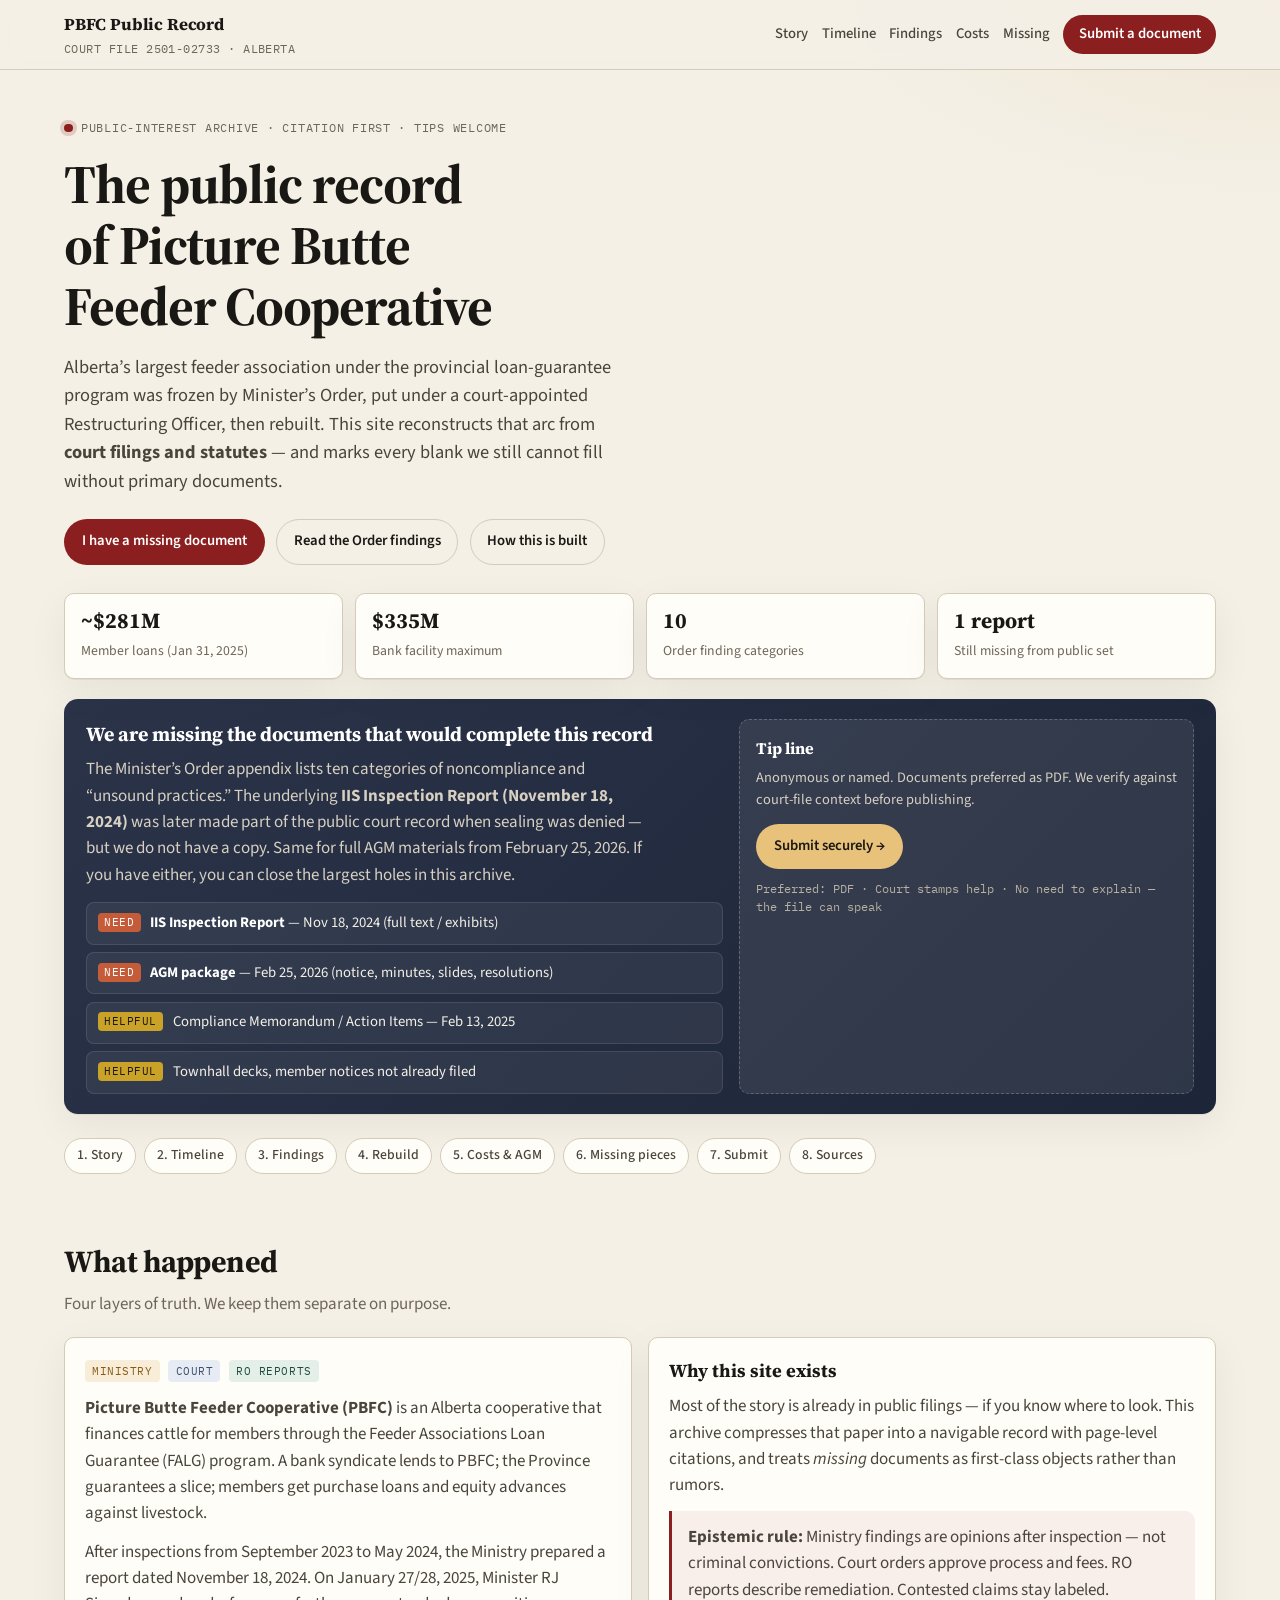
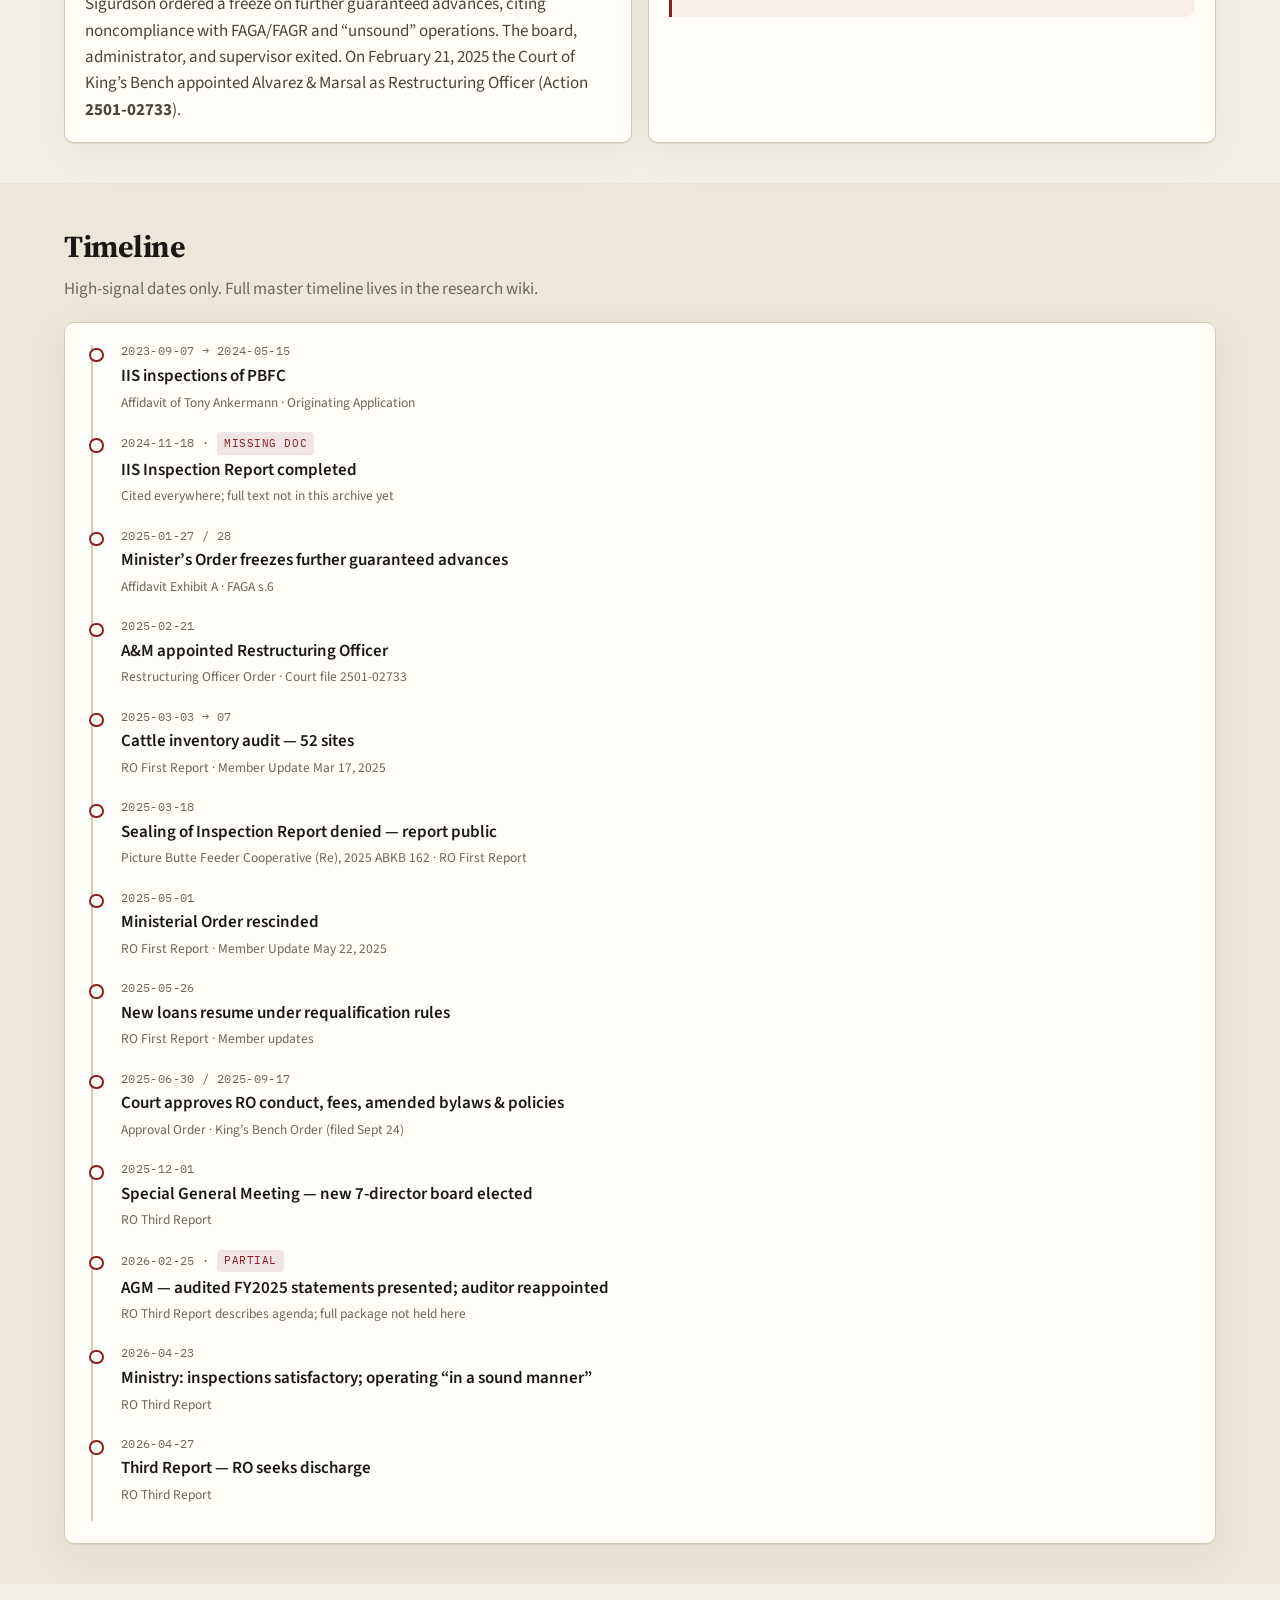
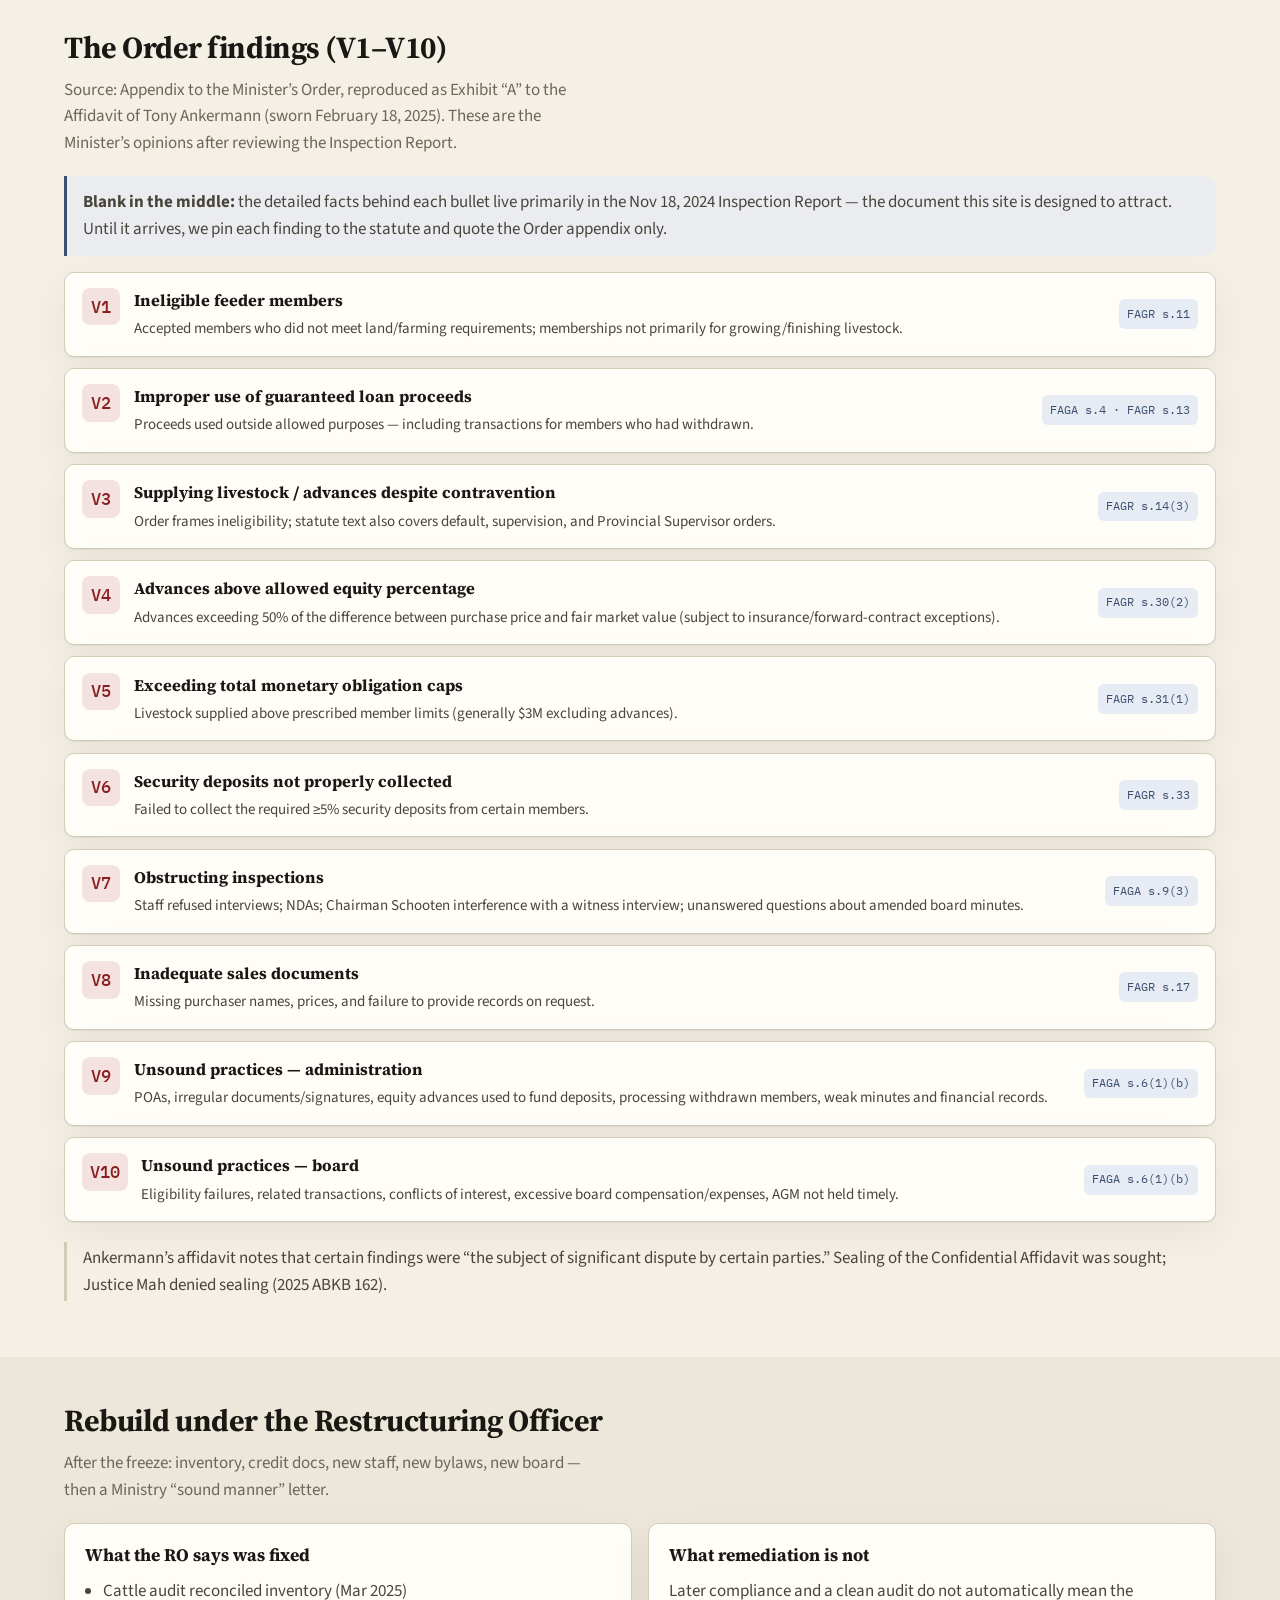
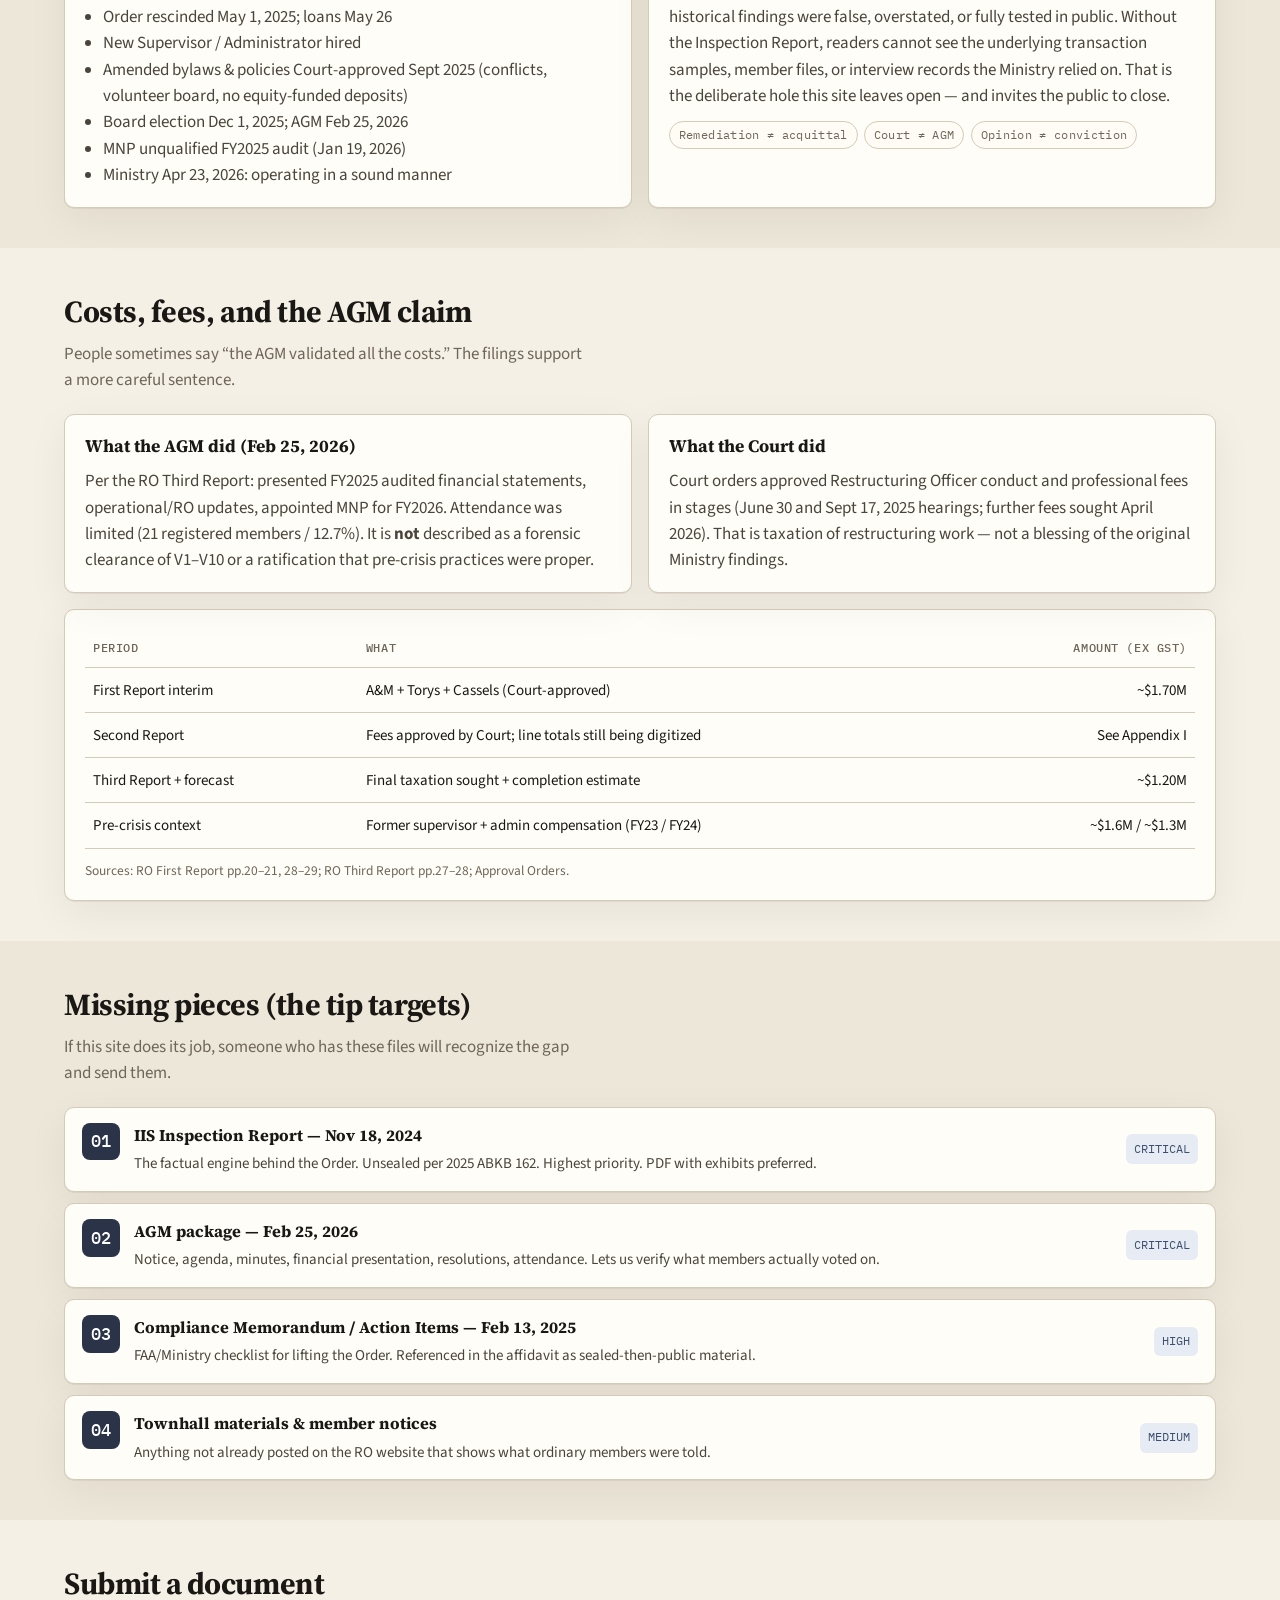
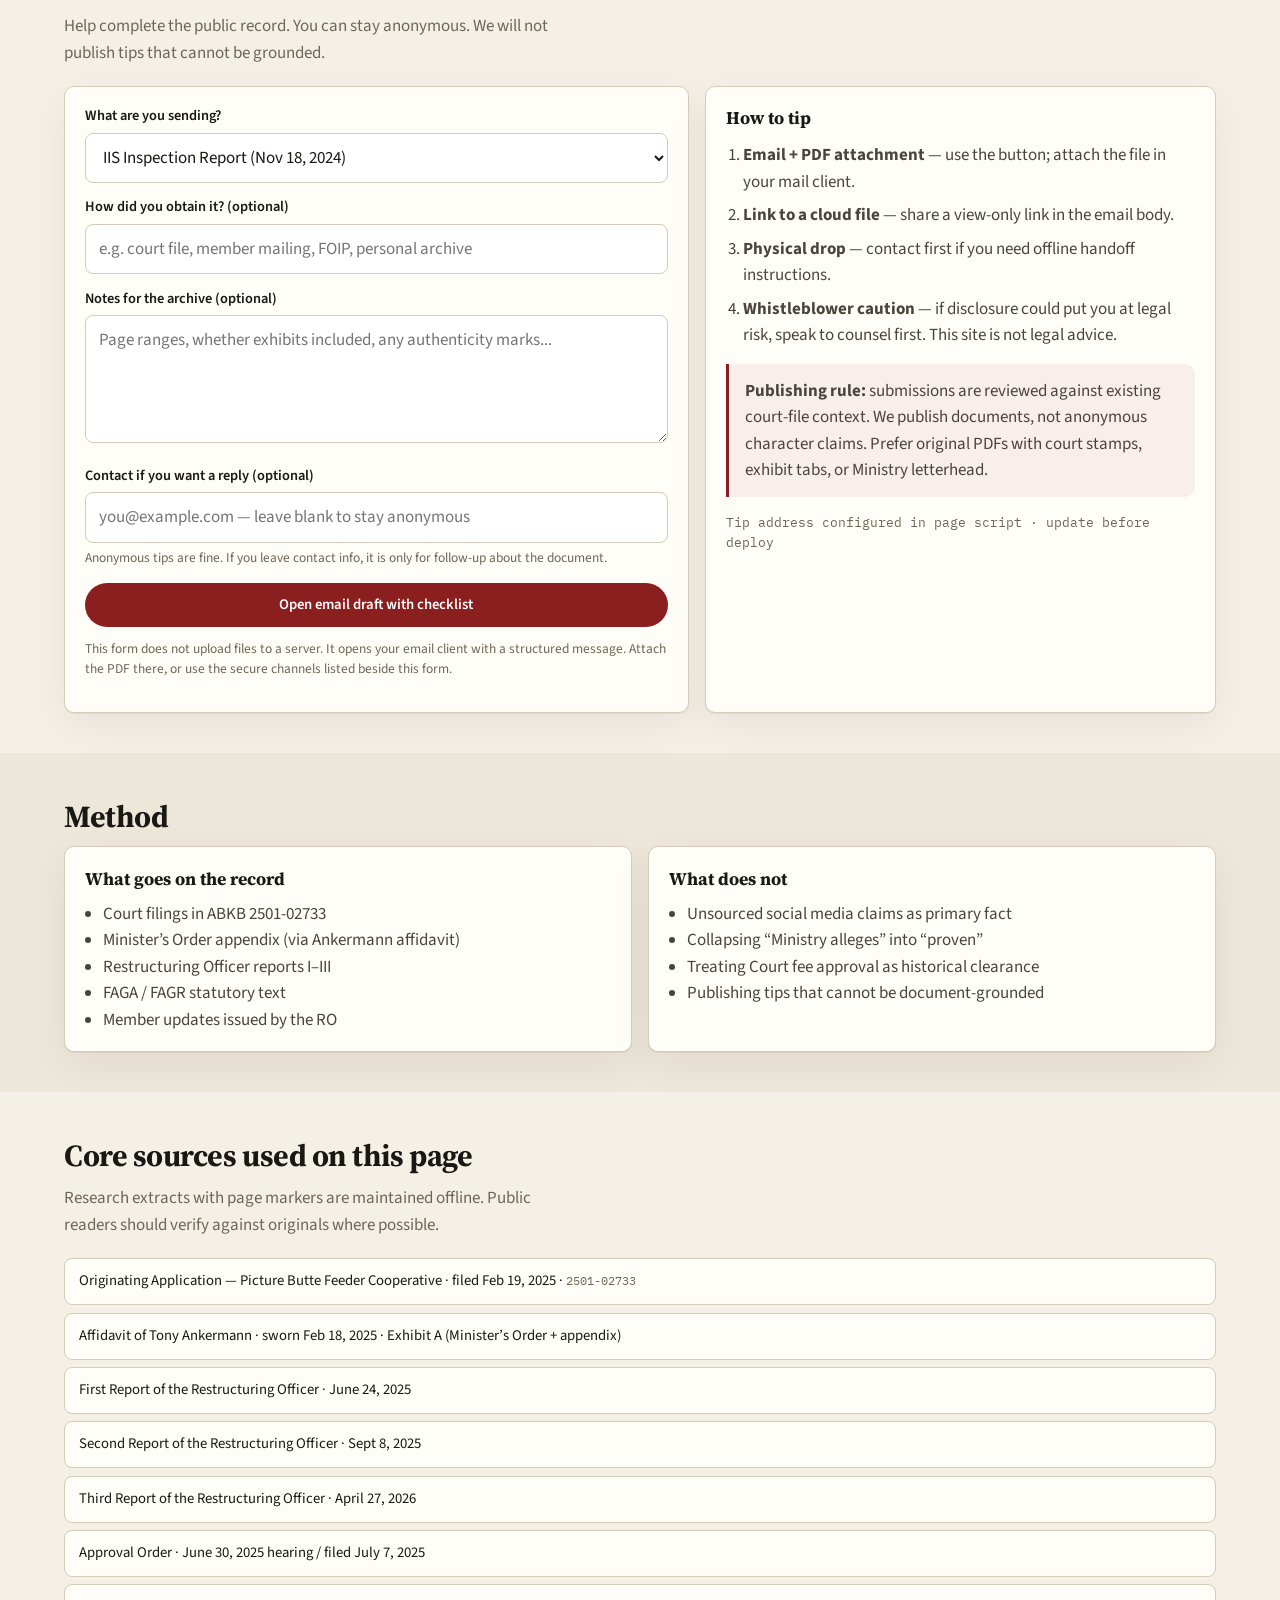
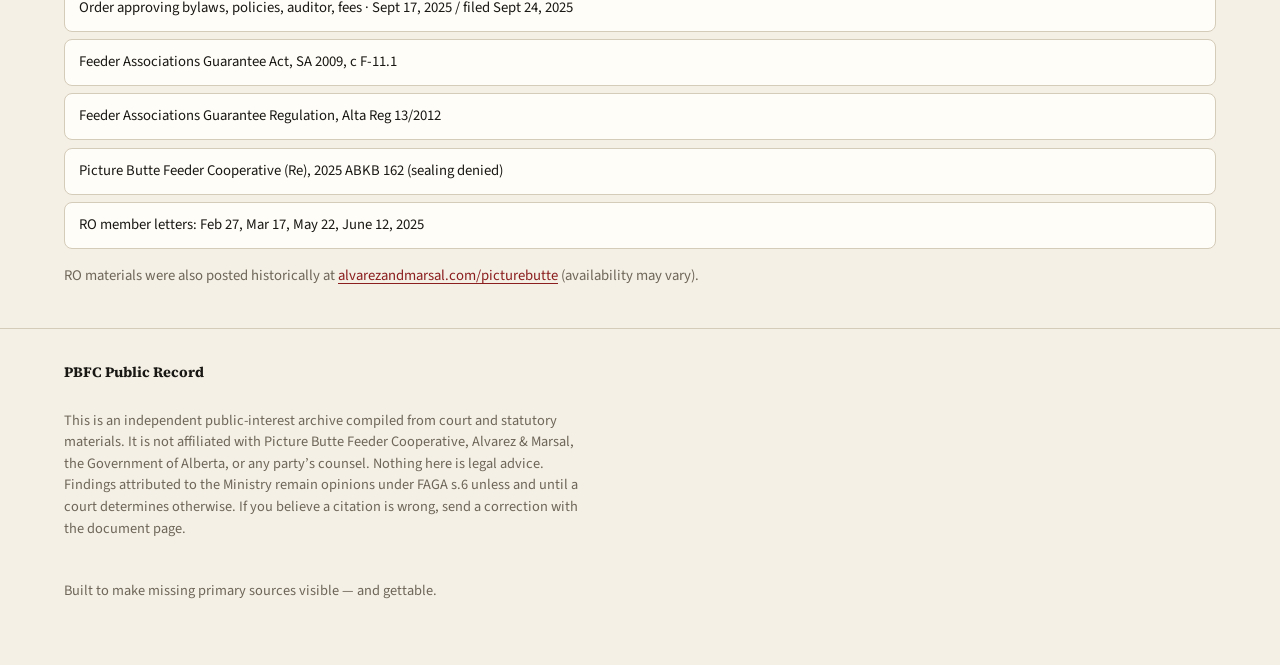
==== index.html @ 7d943bee "Initial PBFC Public Record site Citation-first archive of Picture Butte Feeder Cooperative court rec" ====
<!DOCTYPE html>
<html lang="en">
<head>
  <meta charset="utf-8" />
  <meta name="viewport" content="width=device-width, initial-scale=1" />
  <title>PBFC Public Record — Picture Butte Feeder Cooperative</title>
  <meta name="description" content="A citation-first public record of Picture Butte Feeder Cooperative (ABKB 2501-02733). Built from court filings. Help complete the record by submitting missing documents." />
  <meta name="robots" content="index,follow" />
  <meta property="og:title" content="PBFC Public Record" />
  <meta property="og:description" content="Court-document record of Alberta's largest feeder association crisis. Missing: Inspection Report + AGM materials. Tips welcome." />
  <meta property="og:type" content="website" />
  <link rel="preconnect" href="https://fonts.googleapis.com" />
  <link rel="preconnect" href="https://fonts.gstatic.com" crossorigin />
  <link href="https://fonts.googleapis.com/css2?family=IBM+Plex+Mono:wght@400;500&family=Source+Serif+4:opsz,wght@8..60,400;8..60,600;8..60,700&family=Source+Sans+3:wght@400;500;600;700&display=swap" rel="stylesheet" />
  <style>
    :root {
      --bg: #f4f0e6;
      --bg-deep: #ebe4d4;
      --paper: #fffdf7;
      --ink: #1a1814;
      --ink-soft: #4a453c;
      --muted: #6e6658;
      --line: #d4cbb8;
      --accent: #8b1e1e;
      --accent-soft: #f3e2e0;
      --ok: #1f4d3a;
      --ok-soft: #e3efe8;
      --warn: #8a5a12;
      --warn-soft: #f7edd8;
      --gap: #3d4f6f;
      --gap-soft: #e7ecf4;
      --shadow: 0 1px 0 rgba(26,24,20,.06), 0 12px 40px rgba(26,24,20,.06);
      --radius: 10px;
      --max: 72rem;
      --serif: "Source Serif 4", Georgia, serif;
      --sans: "Source Sans 3", system-ui, sans-serif;
      --mono: "IBM Plex Mono", ui-monospace, monospace;
    }

    * { box-sizing: border-box; }
    html { scroll-behavior: smooth; }
    body {
      margin: 0;
      color: var(--ink);
      background:
        radial-gradient(1200px 500px at 10% -10%, #fff9ea 0%, transparent 55%),
        radial-gradient(900px 400px at 100% 0%, #f0e7d6 0%, transparent 50%),
        var(--bg);
      font-family: var(--sans);
      font-size: 17px;
      line-height: 1.55;
    }

    a { color: var(--accent); text-underline-offset: 3px; }
    a:hover { color: #6a1515; }

    .wrap { width: min(var(--max), calc(100% - 2rem)); margin-inline: auto; }

    /* Top bar */
    .topbar {
      position: sticky; top: 0; z-index: 40;
      backdrop-filter: blur(10px);
      background: color-mix(in srgb, var(--bg) 88%, transparent);
      border-bottom: 1px solid var(--line);
    }
    .topbar-inner {
      display: flex; align-items: center; justify-content: space-between;
      gap: 1rem; padding: .75rem 0; flex-wrap: wrap;
    }
    .brand {
      display: flex; flex-direction: column; gap: .1rem;
      text-decoration: none; color: inherit;
    }
    .brand strong {
      font-family: var(--serif); font-size: 1.05rem; letter-spacing: -.01em;
    }
    .brand span {
      font-family: var(--mono); font-size: .72rem; color: var(--muted); letter-spacing: .04em;
      text-transform: uppercase;
    }
    nav { display: flex; flex-wrap: wrap; gap: .35rem .85rem; align-items: center; }
    nav a {
      color: var(--ink-soft); text-decoration: none; font-size: .92rem; font-weight: 500;
    }
    nav a:hover { color: var(--accent); }
    .btn {
      display: inline-flex; align-items: center; justify-content: center; gap: .45rem;
      border: 1px solid transparent; border-radius: 999px;
      padding: .65rem 1.05rem; font-weight: 600; font-size: .92rem;
      text-decoration: none; cursor: pointer; transition: .15s ease;
      font-family: var(--sans);
    }
    .btn-primary { background: var(--accent); color: #fff; }
    .btn-primary:hover { background: #6f1717; color: #fff; }
    .btn-ghost {
      background: transparent; color: var(--ink); border-color: var(--line);
    }
    .btn-ghost:hover { background: var(--paper); color: var(--ink); }

    /* Hero */
    header.hero { padding: 2.75rem 0 1.5rem; }
    .kicker {
      display: inline-flex; align-items: center; gap: .5rem;
      font-family: var(--mono); font-size: .78rem; letter-spacing: .06em;
      text-transform: uppercase; color: var(--muted); margin-bottom: 1rem;
    }
    .kicker i {
      width: .55rem; height: .55rem; border-radius: 50%;
      background: var(--accent); display: inline-block;
      box-shadow: 0 0 0 4px color-mix(in srgb, var(--accent) 18%, transparent);
    }
    h1 {
      font-family: var(--serif); font-weight: 700; letter-spacing: -.02em;
      font-size: clamp(2.1rem, 4.4vw, 3.4rem); line-height: 1.12;
      margin: 0 0 1rem; max-width: 16ch;
    }
    .lede {
      font-size: 1.15rem; color: var(--ink-soft); max-width: 62ch; margin: 0 0 1.5rem;
    }
    .hero-actions { display: flex; flex-wrap: wrap; gap: .7rem; margin-bottom: 1.75rem; }
    .stat-row {
      display: grid; grid-template-columns: repeat(4, 1fr); gap: .75rem;
    }
    @media (max-width: 860px) { .stat-row { grid-template-columns: 1fr 1fr; } }
    .stat {
      background: var(--paper); border: 1px solid var(--line); border-radius: var(--radius);
      padding: .9rem 1rem; box-shadow: var(--shadow);
    }
    .stat b {
      display: block; font-family: var(--serif); font-size: 1.35rem; line-height: 1.2;
      margin-bottom: .2rem;
    }
    .stat span { color: var(--muted); font-size: .86rem; }

    /* Missing banner */
    .missing-banner {
      margin: 1.25rem 0 0;
      background: linear-gradient(135deg, #2a3348, #1d2638);
      color: #f4f0e6; border-radius: 14px; padding: 1.25rem 1.35rem;
      box-shadow: var(--shadow);
    }
    .missing-banner h2 {
      font-family: var(--serif); font-size: 1.25rem; margin: 0 0 .4rem; color: #fff;
    }
    .missing-banner p { margin: 0 0 .9rem; color: #d7d0c2; max-width: 70ch; }
    .missing-grid {
      display: grid; grid-template-columns: 1.4fr 1fr; gap: 1rem;
    }
    @media (max-width: 800px) { .missing-grid { grid-template-columns: 1fr; } }
    .missing-list { list-style: none; padding: 0; margin: 0; display: grid; gap: .45rem; }
    .missing-list li {
      background: rgba(255,255,255,.06); border: 1px solid rgba(255,255,255,.1);
      border-radius: 8px; padding: .55rem .7rem; font-size: .92rem;
    }
    .missing-list strong { color: #fff; }
    .priority {
      font-family: var(--mono); font-size: .68rem; letter-spacing: .05em;
      text-transform: uppercase; padding: .15rem .4rem; border-radius: 4px;
      margin-right: .4rem; vertical-align: .05em;
    }
    .p-high { background: #c45c3a; color: #fff; }
    .p-med { background: #c9a227; color: #1a1814; }
    .tip-box {
      background: rgba(255,255,255,.08); border: 1px dashed rgba(255,255,255,.22);
      border-radius: 10px; padding: 1rem;
    }
    .tip-box h3 { margin: 0 0 .4rem; font-size: 1rem; color: #fff; font-family: var(--serif); }
    .tip-box p { margin: 0 0 .75rem; font-size: .9rem; color: #d7d0c2; }
    .tip-box .btn-primary { background: #e8c17a; color: #1a1814; }
    .tip-box .btn-primary:hover { background: #f0d39a; color: #1a1814; }
    .tip-note { font-family: var(--mono); font-size: .72rem; color: #b8b0a0; margin-top: .65rem; }

    /* Sections */
    section { padding: 2.5rem 0; }
    section h2 {
      font-family: var(--serif); font-size: clamp(1.55rem, 2.4vw, 2rem);
      margin: 0 0 .35rem; letter-spacing: -.015em;
    }
    .section-sub { color: var(--muted); margin: 0 0 1.25rem; max-width: 65ch; }
    .card {
      background: var(--paper); border: 1px solid var(--line); border-radius: var(--radius);
      padding: 1.15rem 1.25rem; box-shadow: var(--shadow);
    }
    .grid-2 { display: grid; grid-template-columns: 1fr 1fr; gap: 1rem; }
    @media (max-width: 800px) { .grid-2 { grid-template-columns: 1fr; } }

    .layer {
      display: inline-block; font-family: var(--mono); font-size: .68rem;
      letter-spacing: .05em; text-transform: uppercase; padding: .18rem .45rem;
      border-radius: 4px; margin-right: .35rem;
    }
    .l-ministry { background: var(--warn-soft); color: var(--warn); }
    .l-court { background: var(--gap-soft); color: var(--gap); }
    .l-ro { background: var(--ok-soft); color: var(--ok); }
    .l-gap { background: #f0e4e4; color: var(--accent); }
    .l-statute { background: #ece8f5; color: #4b3f78; }

    /* Timeline */
    .timeline { position: relative; padding-left: 1.25rem; }
    .timeline::before {
      content: ""; position: absolute; left: .35rem; top: .2rem; bottom: .2rem;
      width: 2px; background: var(--line);
    }
    .t-item { position: relative; padding: 0 0 1.15rem 1rem; }
    .t-item::before {
      content: ""; position: absolute; left: -.98rem; top: .4rem;
      width: .65rem; height: .65rem; border-radius: 50%;
      background: var(--paper); border: 2px solid var(--accent);
    }
    .t-date {
      font-family: var(--mono); font-size: .78rem; color: var(--muted);
      letter-spacing: .03em; margin-bottom: .15rem;
    }
    .t-title { font-weight: 600; margin-bottom: .2rem; }
    .t-src { font-size: .84rem; color: var(--muted); }

    /* Violations */
    .v-grid { display: grid; gap: .7rem; }
    .v-card {
      display: grid; grid-template-columns: auto 1fr auto; gap: .85rem; align-items: start;
      background: var(--paper); border: 1px solid var(--line); border-radius: var(--radius);
      padding: .95rem 1.05rem; box-shadow: var(--shadow);
    }
    @media (max-width: 700px) {
      .v-card { grid-template-columns: auto 1fr; }
      .v-pin { grid-column: 1 / -1; }
    }
    .v-num {
      font-family: var(--mono); font-weight: 500; color: var(--accent);
      background: var(--accent-soft); border-radius: 8px; padding: .35rem .5rem;
      min-width: 2.4rem; text-align: center;
    }
    .v-card h3 { margin: 0 0 .25rem; font-size: 1.02rem; font-family: var(--serif); }
    .v-card p { margin: 0; color: var(--ink-soft); font-size: .94rem; }
    .v-pin {
      font-family: var(--mono); font-size: .75rem; color: var(--gap);
      background: var(--gap-soft); border-radius: 6px; padding: .35rem .5rem;
      white-space: nowrap; align-self: center;
    }

    /* Callouts */
    .note {
      border-left: 3px solid var(--line); padding: .2rem 0 .2rem 1rem; margin: 1rem 0;
      color: var(--ink-soft);
    }
    .note.important { border-color: var(--accent); background: color-mix(in srgb, var(--accent-soft) 55%, transparent); padding: .85rem 1rem; border-radius: 0 var(--radius) var(--radius) 0; }
    .note.gap { border-color: var(--gap); background: color-mix(in srgb, var(--gap-soft) 70%, transparent); padding: .85rem 1rem; border-radius: 0 var(--radius) var(--radius) 0; }

    /* Money */
    .money-table { width: 100%; border-collapse: collapse; font-size: .94rem; }
    .money-table th, .money-table td {
      text-align: left; padding: .65rem .5rem; border-bottom: 1px solid var(--line);
      vertical-align: top;
    }
    .money-table th { font-family: var(--mono); font-size: .72rem; letter-spacing: .05em; text-transform: uppercase; color: var(--muted); font-weight: 500; }
    .money-table td:last-child, .money-table th:last-child { text-align: right; font-variant-numeric: tabular-nums; }

    /* Submit form */
    .submit-panel {
      display: grid; grid-template-columns: 1.1fr .9fr; gap: 1rem;
    }
    @media (max-width: 860px) { .submit-panel { grid-template-columns: 1fr; } }
    label { display: block; font-weight: 600; font-size: .9rem; margin: 0 0 .3rem; }
    input, select, textarea {
      width: 100%; border: 1px solid var(--line); border-radius: 8px;
      padding: .7rem .8rem; font: inherit; background: #fff; color: var(--ink);
      margin-bottom: .85rem;
    }
    input:focus, select:focus, textarea:focus {
      outline: 2px solid color-mix(in srgb, var(--accent) 35%, transparent);
      border-color: color-mix(in srgb, var(--accent) 50%, var(--line));
    }
    textarea { min-height: 8rem; resize: vertical; }
    .form-hint { font-size: .84rem; color: var(--muted); margin: -.5rem 0 .85rem; }
    .secure-list { margin: 0; padding-left: 1.1rem; color: var(--ink-soft); }
    .secure-list li { margin-bottom: .45rem; }

    /* Sources */
    .source-list { list-style: none; padding: 0; margin: 0; display: grid; gap: .45rem; }
    .source-list li {
      background: var(--paper); border: 1px solid var(--line); border-radius: 8px;
      padding: .7rem .85rem; font-size: .92rem;
    }
    .source-list code {
      font-family: var(--mono); font-size: .78rem; color: var(--muted);
    }

    footer {
      border-top: 1px solid var(--line); padding: 2rem 0 3rem; color: var(--muted); font-size: .9rem;
    }
    footer .wrap { display: grid; gap: .75rem; }
    .legal {
      max-width: 75ch; line-height: 1.5;
    }

    .tag-row { display: flex; flex-wrap: wrap; gap: .4rem; margin: .75rem 0 0; }
    .chip {
      font-family: var(--mono); font-size: .72rem; letter-spacing: .03em;
      border: 1px solid var(--line); border-radius: 999px; padding: .25rem .55rem;
      color: var(--muted); background: color-mix(in srgb, var(--paper) 70%, transparent);
    }

    .toc {
      display: flex; flex-wrap: wrap; gap: .5rem; margin: 1.5rem 0 0;
    }
    .toc a {
      text-decoration: none; color: var(--ink-soft); background: var(--paper);
      border: 1px solid var(--line); border-radius: 999px; padding: .4rem .75rem;
      font-size: .86rem; font-weight: 500;
    }
    .toc a:hover { border-color: color-mix(in srgb, var(--accent) 40%, var(--line)); color: var(--accent); }

    @media (prefers-reduced-motion: reduce) {
      html { scroll-behavior: auto; }
      * { transition: none !important; }
    }
  </style>
</head>
<body>
  <div class="topbar">
    <div class="wrap topbar-inner">
      <a class="brand" href="#top">
        <strong>PBFC Public Record</strong>
        <span>Court file 2501-02733 · Alberta</span>
      </a>
      <nav aria-label="Primary">
        <a href="#story">Story</a>
        <a href="#timeline">Timeline</a>
        <a href="#findings">Findings</a>
        <a href="#costs">Costs</a>
        <a href="#missing">Missing</a>
        <a href="#submit" class="btn btn-primary" style="padding:.45rem .9rem">Submit a document</a>
      </nav>
    </div>
  </div>

  <header class="hero wrap" id="top">
    <div class="kicker"><i></i> Public-interest archive · Citation first · Tips welcome</div>
    <h1>The public record of Picture Butte Feeder Cooperative</h1>
    <p class="lede">
      Alberta’s largest feeder association under the provincial loan-guarantee program was frozen by Minister’s Order, put under a court-appointed Restructuring Officer, then rebuilt. This site reconstructs that arc from <strong>court filings and statutes</strong> — and marks every blank we still cannot fill without primary documents.
    </p>
    <div class="hero-actions">
      <a class="btn btn-primary" href="#submit">I have a missing document</a>
      <a class="btn btn-ghost" href="#findings">Read the Order findings</a>
      <a class="btn btn-ghost" href="#method">How this is built</a>
    </div>

    <div class="stat-row">
      <div class="stat"><b>~$281M</b><span>Member loans (Jan 31, 2025)</span></div>
      <div class="stat"><b>$335M</b><span>Bank facility maximum</span></div>
      <div class="stat"><b>10</b><span>Order finding categories</span></div>
      <div class="stat"><b>1 report</b><span>Still missing from public set</span></div>
    </div>

    <div class="missing-banner" id="missing-banner">
      <div class="missing-grid">
        <div>
          <h2>We are missing the documents that would complete this record</h2>
          <p>
            The Minister’s Order appendix lists ten categories of noncompliance and “unsound practices.” The underlying
            <strong>IIS Inspection Report (November 18, 2024)</strong> was later made part of the public court record when sealing was denied — but we do not have a copy. Same for full AGM materials from February 25, 2026.
            If you have either, you can close the largest holes in this archive.
          </p>
          <ul class="missing-list">
            <li><span class="priority p-high">Need</span> <strong>IIS Inspection Report</strong> — Nov 18, 2024 (full text / exhibits)</li>
            <li><span class="priority p-high">Need</span> <strong>AGM package</strong> — Feb 25, 2026 (notice, minutes, slides, resolutions)</li>
            <li><span class="priority p-med">Helpful</span> Compliance Memorandum / Action Items — Feb 13, 2025</li>
            <li><span class="priority p-med">Helpful</span> Townhall decks, member notices not already filed</li>
          </ul>
        </div>
        <div class="tip-box">
          <h3>Tip line</h3>
          <p>Anonymous or named. Documents preferred as PDF. We verify against court-file context before publishing.</p>
          <a class="btn btn-primary" href="#submit">Submit securely →</a>
          <div class="tip-note">Preferred: PDF · Court stamps help · No need to explain — the file can speak</div>
        </div>
      </div>
    </div>

    <div class="toc" aria-label="On this page">
      <a href="#story">1. Story</a>
      <a href="#timeline">2. Timeline</a>
      <a href="#findings">3. Findings</a>
      <a href="#rebuild">4. Rebuild</a>
      <a href="#costs">5. Costs &amp; AGM</a>
      <a href="#missing">6. Missing pieces</a>
      <a href="#submit">7. Submit</a>
      <a href="#sources">8. Sources</a>
    </div>
  </header>

  <main>
    <section id="story">
      <div class="wrap">
        <h2>What happened</h2>
        <p class="section-sub">Four layers of truth. We keep them separate on purpose.</p>

        <div class="grid-2">
          <div class="card">
            <p style="margin:0 0 .75rem">
              <span class="layer l-ministry">Ministry</span>
              <span class="layer l-court">Court</span>
              <span class="layer l-ro">RO reports</span>
            </p>
            <p style="margin:0 0 .75rem; color: var(--ink-soft)">
              <strong>Picture Butte Feeder Cooperative (PBFC)</strong> is an Alberta cooperative that finances cattle for members through the Feeder Associations Loan Guarantee (FALG) program. A bank syndicate lends to PBFC; the Province guarantees a slice; members get purchase loans and equity advances against livestock.
            </p>
            <p style="margin:0; color: var(--ink-soft)">
              After inspections from September 2023 to May 2024, the Ministry prepared a report dated November 18, 2024. On January 27/28, 2025, Minister RJ Sigurdson ordered a freeze on further guaranteed advances, citing noncompliance with FAGA/FAGR and “unsound” operations. The board, administrator, and supervisor exited. On February 21, 2025 the Court of King’s Bench appointed Alvarez &amp; Marsal as Restructuring Officer (Action <strong>2501-02733</strong>).
            </p>
          </div>
          <div class="card">
            <h3 style="font-family:var(--serif); margin:0 0 .5rem; font-size:1.15rem">Why this site exists</h3>
            <p style="margin:0 0 .75rem; color: var(--ink-soft)">
              Most of the story is already in public filings — if you know where to look. This archive compresses that paper into a navigable record with page-level citations, and treats <em>missing</em> documents as first-class objects rather than rumors.
            </p>
            <div class="note important" style="margin:0">
              <strong>Epistemic rule:</strong> Ministry findings are opinions after inspection — not criminal convictions. Court orders approve process and fees. RO reports describe remediation. Contested claims stay labeled.
            </div>
          </div>
        </div>
      </div>
    </section>

    <section id="timeline" style="background: color-mix(in srgb, var(--bg-deep) 70%, transparent)">
      <div class="wrap">
        <h2>Timeline</h2>
        <p class="section-sub">High-signal dates only. Full master timeline lives in the research wiki.</p>
        <div class="card">
          <div class="timeline">
            <div class="t-item">
              <div class="t-date">2023-09-07 → 2024-05-15</div>
              <div class="t-title">IIS inspections of PBFC</div>
              <div class="t-src">Affidavit of Tony Ankermann · Originating Application</div>
            </div>
            <div class="t-item">
              <div class="t-date">2024-11-18 · <span class="layer l-gap">MISSING DOC</span></div>
              <div class="t-title">IIS Inspection Report completed</div>
              <div class="t-src">Cited everywhere; full text not in this archive yet</div>
            </div>
            <div class="t-item">
              <div class="t-date">2025-01-27 / 28</div>
              <div class="t-title">Minister’s Order freezes further guaranteed advances</div>
              <div class="t-src">Affidavit Exhibit A · FAGA s.6</div>
            </div>
            <div class="t-item">
              <div class="t-date">2025-02-21</div>
              <div class="t-title">A&amp;M appointed Restructuring Officer</div>
              <div class="t-src">Restructuring Officer Order · Court file 2501-02733</div>
            </div>
            <div class="t-item">
              <div class="t-date">2025-03-03 → 07</div>
              <div class="t-title">Cattle inventory audit — 52 sites</div>
              <div class="t-src">RO First Report · Member Update Mar 17, 2025</div>
            </div>
            <div class="t-item">
              <div class="t-date">2025-03-18</div>
              <div class="t-title">Sealing of Inspection Report denied — report public</div>
              <div class="t-src">Picture Butte Feeder Cooperative (Re), 2025 ABKB 162 · RO First Report</div>
            </div>
            <div class="t-item">
              <div class="t-date">2025-05-01</div>
              <div class="t-title">Ministerial Order rescinded</div>
              <div class="t-src">RO First Report · Member Update May 22, 2025</div>
            </div>
            <div class="t-item">
              <div class="t-date">2025-05-26</div>
              <div class="t-title">New loans resume under requalification rules</div>
              <div class="t-src">RO First Report · Member updates</div>
            </div>
            <div class="t-item">
              <div class="t-date">2025-06-30 / 2025-09-17</div>
              <div class="t-title">Court approves RO conduct, fees, amended bylaws &amp; policies</div>
              <div class="t-src">Approval Order · King’s Bench Order (filed Sept 24)</div>
            </div>
            <div class="t-item">
              <div class="t-date">2025-12-01</div>
              <div class="t-title">Special General Meeting — new 7-director board elected</div>
              <div class="t-src">RO Third Report</div>
            </div>
            <div class="t-item">
              <div class="t-date">2026-02-25 · <span class="layer l-gap">PARTIAL</span></div>
              <div class="t-title">AGM — audited FY2025 statements presented; auditor reappointed</div>
              <div class="t-src">RO Third Report describes agenda; full package not held here</div>
            </div>
            <div class="t-item">
              <div class="t-date">2026-04-23</div>
              <div class="t-title">Ministry: inspections satisfactory; operating “in a sound manner”</div>
              <div class="t-src">RO Third Report</div>
            </div>
            <div class="t-item">
              <div class="t-date">2026-04-27</div>
              <div class="t-title">Third Report — RO seeks discharge</div>
              <div class="t-src">RO Third Report</div>
            </div>
          </div>
        </div>
      </div>
    </section>

    <section id="findings">
      <div class="wrap">
        <h2>The Order findings (V1–V10)</h2>
        <p class="section-sub">
          Source: Appendix to the Minister’s Order, reproduced as Exhibit “A” to the Affidavit of Tony Ankermann (sworn February 18, 2025). These are the Minister’s opinions after reviewing the Inspection Report.
        </p>

        <div class="note gap">
          <strong>Blank in the middle:</strong> the detailed facts behind each bullet live primarily in the Nov 18, 2024 Inspection Report — the document this site is designed to attract. Until it arrives, we pin each finding to the statute and quote the Order appendix only.
        </div>

        <div class="v-grid" style="margin-top:1rem">
          <article class="v-card">
            <div class="v-num">V1</div>
            <div>
              <h3>Ineligible feeder members</h3>
              <p>Accepted members who did not meet land/farming requirements; memberships not primarily for growing/finishing livestock.</p>
            </div>
            <div class="v-pin">FAGR s.11</div>
          </article>
          <article class="v-card">
            <div class="v-num">V2</div>
            <div>
              <h3>Improper use of guaranteed loan proceeds</h3>
              <p>Proceeds used outside allowed purposes — including transactions for members who had withdrawn.</p>
            </div>
            <div class="v-pin">FAGA s.4 · FAGR s.13</div>
          </article>
          <article class="v-card">
            <div class="v-num">V3</div>
            <div>
              <h3>Supplying livestock / advances despite contravention</h3>
              <p>Order frames ineligibility; statute text also covers default, supervision, and Provincial Supervisor orders.</p>
            </div>
            <div class="v-pin">FAGR s.14(3)</div>
          </article>
          <article class="v-card">
            <div class="v-num">V4</div>
            <div>
              <h3>Advances above allowed equity percentage</h3>
              <p>Advances exceeding 50% of the difference between purchase price and fair market value (subject to insurance/forward-contract exceptions).</p>
            </div>
            <div class="v-pin">FAGR s.30(2)</div>
          </article>
          <article class="v-card">
            <div class="v-num">V5</div>
            <div>
              <h3>Exceeding total monetary obligation caps</h3>
              <p>Livestock supplied above prescribed member limits (generally $3M excluding advances).</p>
            </div>
            <div class="v-pin">FAGR s.31(1)</div>
          </article>
          <article class="v-card">
            <div class="v-num">V6</div>
            <div>
              <h3>Security deposits not properly collected</h3>
              <p>Failed to collect the required ≥5% security deposits from certain members.</p>
            </div>
            <div class="v-pin">FAGR s.33</div>
          </article>
          <article class="v-card">
            <div class="v-num">V7</div>
            <div>
              <h3>Obstructing inspections</h3>
              <p>Staff refused interviews; NDAs; Chairman Schooten interference with a witness interview; unanswered questions about amended board minutes.</p>
            </div>
            <div class="v-pin">FAGA s.9(3)</div>
          </article>
          <article class="v-card">
            <div class="v-num">V8</div>
            <div>
              <h3>Inadequate sales documents</h3>
              <p>Missing purchaser names, prices, and failure to provide records on request.</p>
            </div>
            <div class="v-pin">FAGR s.17</div>
          </article>
          <article class="v-card">
            <div class="v-num">V9</div>
            <div>
              <h3>Unsound practices — administration</h3>
              <p>POAs, irregular documents/signatures, equity advances used to fund deposits, processing withdrawn members, weak minutes and financial records.</p>
            </div>
            <div class="v-pin">FAGA s.6(1)(b)</div>
          </article>
          <article class="v-card">
            <div class="v-num">V10</div>
            <div>
              <h3>Unsound practices — board</h3>
              <p>Eligibility failures, related transactions, conflicts of interest, excessive board compensation/expenses, AGM not held timely.</p>
            </div>
            <div class="v-pin">FAGA s.6(1)(b)</div>
          </article>
        </div>

        <p class="note" style="margin-top:1.25rem">
          Ankermann’s affidavit notes that certain findings were “the subject of significant dispute by certain parties.” Sealing of the Confidential Affidavit was sought; Justice Mah denied sealing (2025 ABKB 162).
        </p>
      </div>
    </section>

    <section id="rebuild" style="background: color-mix(in srgb, var(--bg-deep) 70%, transparent)">
      <div class="wrap">
        <h2>Rebuild under the Restructuring Officer</h2>
        <p class="section-sub">After the freeze: inventory, credit docs, new staff, new bylaws, new board — then a Ministry “sound manner” letter.</p>
        <div class="grid-2">
          <div class="card">
            <h3 style="margin:0 0 .5rem; font-family:var(--serif); font-size:1.1rem">What the RO says was fixed</h3>
            <ul style="margin:0; padding-left:1.15rem; color:var(--ink-soft)">
              <li>Cattle audit reconciled inventory (Mar 2025)</li>
              <li>Order rescinded May 1, 2025; loans May 26</li>
              <li>New Supervisor / Administrator hired</li>
              <li>Amended bylaws &amp; policies Court-approved Sept 2025 (conflicts, volunteer board, no equity-funded deposits)</li>
              <li>Board election Dec 1, 2025; AGM Feb 25, 2026</li>
              <li>MNP unqualified FY2025 audit (Jan 19, 2026)</li>
              <li>Ministry Apr 23, 2026: operating in a sound manner</li>
            </ul>
          </div>
          <div class="card">
            <h3 style="margin:0 0 .5rem; font-family:var(--serif); font-size:1.1rem">What remediation is not</h3>
            <p style="margin:0; color:var(--ink-soft)">
              Later compliance and a clean audit do not automatically mean the historical findings were false, overstated, or fully tested in public. Without the Inspection Report, readers cannot see the underlying transaction samples, member files, or interview records the Ministry relied on. That is the deliberate hole this site leaves open — and invites the public to close.
            </p>
            <div class="tag-row">
              <span class="chip">Remediation ≠ acquittal</span>
              <span class="chip">Court ≠ AGM</span>
              <span class="chip">Opinion ≠ conviction</span>
            </div>
          </div>
        </div>
      </div>
    </section>

    <section id="costs">
      <div class="wrap">
        <h2>Costs, fees, and the AGM claim</h2>
        <p class="section-sub">People sometimes say “the AGM validated all the costs.” The filings support a more careful sentence.</p>

        <div class="grid-2" style="margin-bottom:1rem">
          <div class="card">
            <h3 style="margin:0 0 .5rem; font-family:var(--serif); font-size:1.1rem">What the AGM did (Feb 25, 2026)</h3>
            <p style="margin:0; color:var(--ink-soft)">
              Per the RO Third Report: presented FY2025 audited financial statements, operational/RO updates, appointed MNP for FY2026. Attendance was limited (21 registered members / 12.7%). It is <strong>not</strong> described as a forensic clearance of V1–V10 or a ratification that pre-crisis practices were proper.
            </p>
          </div>
          <div class="card">
            <h3 style="margin:0 0 .5rem; font-family:var(--serif); font-size:1.1rem">What the Court did</h3>
            <p style="margin:0; color:var(--ink-soft)">
              Court orders approved Restructuring Officer conduct and professional fees in stages (June 30 and Sept 17, 2025 hearings; further fees sought April 2026). That is taxation of restructuring work — not a blessing of the original Ministry findings.
            </p>
          </div>
        </div>

        <div class="card">
          <table class="money-table">
            <thead>
              <tr>
                <th>Period</th>
                <th>What</th>
                <th>Amount (ex GST)</th>
              </tr>
            </thead>
            <tbody>
              <tr>
                <td>First Report interim</td>
                <td>A&amp;M + Torys + Cassels (Court-approved)</td>
                <td>~$1.70M</td>
              </tr>
              <tr>
                <td>Second Report</td>
                <td>Fees approved by Court; line totals still being digitized</td>
                <td>See Appendix I</td>
              </tr>
              <tr>
                <td>Third Report + forecast</td>
                <td>Final taxation sought + completion estimate</td>
                <td>~$1.20M</td>
              </tr>
              <tr>
                <td>Pre-crisis context</td>
                <td>Former supervisor + admin compensation (FY23 / FY24)</td>
                <td>~$1.6M / ~$1.3M</td>
              </tr>
            </tbody>
          </table>
          <p class="form-hint" style="margin:.75rem 0 0">Sources: RO First Report pp.20–21, 28–29; RO Third Report pp.27–28; Approval Orders.</p>
        </div>
      </div>
    </section>

    <section id="missing" style="background: color-mix(in srgb, var(--bg-deep) 70%, transparent)">
      <div class="wrap">
        <h2>Missing pieces (the tip targets)</h2>
        <p class="section-sub">If this site does its job, someone who has these files will recognize the gap and send them.</p>

        <div class="v-grid">
          <article class="v-card">
            <div class="v-num" style="background:#2a3348;color:#fff">01</div>
            <div>
              <h3>IIS Inspection Report — Nov 18, 2024</h3>
              <p>The factual engine behind the Order. Unsealed per 2025 ABKB 162. Highest priority. PDF with exhibits preferred.</p>
            </div>
            <div class="v-pin">CRITICAL</div>
          </article>
          <article class="v-card">
            <div class="v-num" style="background:#2a3348;color:#fff">02</div>
            <div>
              <h3>AGM package — Feb 25, 2026</h3>
              <p>Notice, agenda, minutes, financial presentation, resolutions, attendance. Lets us verify what members actually voted on.</p>
            </div>
            <div class="v-pin">CRITICAL</div>
          </article>
          <article class="v-card">
            <div class="v-num" style="background:#2a3348;color:#fff">03</div>
            <div>
              <h3>Compliance Memorandum / Action Items — Feb 13, 2025</h3>
              <p>FAA/Ministry checklist for lifting the Order. Referenced in the affidavit as sealed-then-public material.</p>
            </div>
            <div class="v-pin">HIGH</div>
          </article>
          <article class="v-card">
            <div class="v-num" style="background:#2a3348;color:#fff">04</div>
            <div>
              <h3>Townhall materials &amp; member notices</h3>
              <p>Anything not already posted on the RO website that shows what ordinary members were told.</p>
            </div>
            <div class="v-pin">MEDIUM</div>
          </article>
        </div>
      </div>
    </section>

    <section id="submit">
      <div class="wrap">
        <h2>Submit a document</h2>
        <p class="section-sub">Help complete the public record. You can stay anonymous. We will not publish tips that cannot be grounded.</p>

        <div class="submit-panel">
          <div class="card">
            <form id="tip-form">
              <label for="doc-type">What are you sending?</label>
              <select id="doc-type" name="doc-type" required>
                <option value="inspection-report">IIS Inspection Report (Nov 18, 2024)</option>
                <option value="agm">AGM package (Feb 25, 2026)</option>
                <option value="compliance-memo">Compliance Memorandum / Action Items</option>
                <option value="member-notice">Member notice / townhall materials</option>
                <option value="other">Other primary document</option>
              </select>

              <label for="how-got">How did you obtain it? (optional)</label>
              <input id="how-got" name="how-got" placeholder="e.g. court file, member mailing, FOIP, personal archive" />

              <label for="notes">Notes for the archive (optional)</label>
              <textarea id="notes" name="notes" placeholder="Page ranges, whether exhibits included, any authenticity marks..."></textarea>

              <label for="contact">Contact if you want a reply (optional)</label>
              <input id="contact" name="contact" type="email" placeholder="you@example.com — leave blank to stay anonymous" />
              <p class="form-hint">Anonymous tips are fine. If you leave contact info, it is only for follow-up about the document.</p>

              <button type="submit" class="btn btn-primary" style="width:100%">Open email draft with checklist</button>
              <p class="form-hint" style="margin-top:.75rem">
                This form does not upload files to a server. It opens your email client with a structured message.
                Attach the PDF there, or use the secure channels listed beside this form.
              </p>
            </form>
          </div>

          <div class="card">
            <h3 style="margin:0 0 .6rem; font-family:var(--serif); font-size:1.1rem">How to tip</h3>
            <ol class="secure-list">
              <li><strong>Email + PDF attachment</strong> — use the button; attach the file in your mail client.</li>
              <li><strong>Link to a cloud file</strong> — share a view-only link in the email body.</li>
              <li><strong>Physical drop</strong> — contact first if you need offline handoff instructions.</li>
              <li><strong>Whistleblower caution</strong> — if disclosure could put you at legal risk, speak to counsel first. This site is not legal advice.</li>
            </ol>
            <div class="note important" style="margin-top:1rem">
              <strong>Publishing rule:</strong> submissions are reviewed against existing court-file context. We publish documents, not anonymous character claims. Prefer original PDFs with court stamps, exhibit tabs, or Ministry letterhead.
            </div>
            <p style="margin:1rem 0 0; font-family:var(--mono); font-size:.8rem; color:var(--muted)">
              Tip address configured in page script · update before deploy
            </p>
          </div>
        </div>
      </div>
    </section>

    <section id="method" style="background: color-mix(in srgb, var(--bg-deep) 70%, transparent)">
      <div class="wrap">
        <h2>Method</h2>
        <div class="grid-2">
          <div class="card">
            <h3 style="margin:0 0 .5rem; font-family:var(--serif); font-size:1.1rem">What goes on the record</h3>
            <ul style="margin:0; padding-left:1.15rem; color:var(--ink-soft)">
              <li>Court filings in ABKB 2501-02733</li>
              <li>Minister’s Order appendix (via Ankermann affidavit)</li>
              <li>Restructuring Officer reports I–III</li>
              <li>FAGA / FAGR statutory text</li>
              <li>Member updates issued by the RO</li>
            </ul>
          </div>
          <div class="card">
            <h3 style="margin:0 0 .5rem; font-family:var(--serif); font-size:1.1rem">What does not</h3>
            <ul style="margin:0; padding-left:1.15rem; color:var(--ink-soft)">
              <li>Unsourced social media claims as primary fact</li>
              <li>Collapsing “Ministry alleges” into “proven”</li>
              <li>Treating Court fee approval as historical clearance</li>
              <li>Publishing tips that cannot be document-grounded</li>
            </ul>
          </div>
        </div>
      </div>
    </section>

    <section id="sources">
      <div class="wrap">
        <h2>Core sources used on this page</h2>
        <p class="section-sub">Research extracts with page markers are maintained offline. Public readers should verify against originals where possible.</p>
        <ul class="source-list">
          <li>Originating Application — Picture Butte Feeder Cooperative · filed Feb 19, 2025 · <code>2501-02733</code></li>
          <li>Affidavit of Tony Ankermann · sworn Feb 18, 2025 · Exhibit A (Minister’s Order + appendix)</li>
          <li>First Report of the Restructuring Officer · June 24, 2025</li>
          <li>Second Report of the Restructuring Officer · Sept 8, 2025</li>
          <li>Third Report of the Restructuring Officer · April 27, 2026</li>
          <li>Approval Order · June 30, 2025 hearing / filed July 7, 2025</li>
          <li>Order approving bylaws, policies, auditor, fees · Sept 17, 2025 / filed Sept 24, 2025</li>
          <li>Feeder Associations Guarantee Act, SA 2009, c F-11.1</li>
          <li>Feeder Associations Guarantee Regulation, Alta Reg 13/2012</li>
          <li>Picture Butte Feeder Cooperative (Re), 2025 ABKB 162 (sealing denied)</li>
          <li>RO member letters: Feb 27, Mar 17, May 22, June 12, 2025</li>
        </ul>
        <p style="margin:1rem 0 0; color:var(--muted); font-size:.92rem">
          RO materials were also posted historically at
          <a href="https://www.alvarezandmarsal.com/picturebutte" rel="noopener noreferrer">alvarezandmarsal.com/picturebutte</a>
          (availability may vary).
        </p>
      </div>
    </section>
  </main>

  <footer>
    <div class="wrap">
      <strong style="color:var(--ink); font-family:var(--serif)">PBFC Public Record</strong>
      <p class="legal">
        This is an independent public-interest archive compiled from court and statutory materials.
        It is not affiliated with Picture Butte Feeder Cooperative, Alvarez &amp; Marsal, the Government of Alberta, or any party’s counsel.
        Nothing here is legal advice. Findings attributed to the Ministry remain opinions under FAGA s.6 unless and until a court determines otherwise.
        If you believe a citation is wrong, send a correction with the document page.
      </p>
      <p>Built to make missing primary sources visible — and gettable.</p>
    </div>
  </footer>

  <script>
    // === CONFIGURE BEFORE PUBLIC DEPLOY ===
    const TIP_EMAIL = "buperac@gmail.com";
    const SITE_NAME = "PBFC Public Record";

    const form = document.getElementById("tip-form");
    form.addEventListener("submit", (e) => {
      e.preventDefault();
      const type = document.getElementById("doc-type").value;
      const how = document.getElementById("how-got").value.trim();
      const notes = document.getElementById("notes").value.trim();
      const contact = document.getElementById("contact").value.trim();

      const typeLabel = document.getElementById("doc-type").selectedOptions[0].text;
      const subject = encodeURIComponent(`[${SITE_NAME}] Document tip: ${typeLabel}`);
      const body = encodeURIComponent(
        [
          `Document type: ${typeLabel}`,
          `Internal code: ${type}`,
          "",
          "How obtained:",
          how || "(not provided)",
          "",
          "Notes:",
          notes || "(none)",
          "",
          "Contact for follow-up:",
          contact || "(anonymous)",
          "",
          "—",
          "Please attach the PDF (or paste a view-only link) before sending.",
          "Prefer original scans with letterhead, court stamps, or exhibit tabs.",
          "",
          "I understand submissions may be reviewed for authenticity and published as part of a public archive."
        ].join("\n")
      );

      window.location.href = `mailto:${TIP_EMAIL}?subject=${subject}&body=${body}`;
    });
  </script>
</body>
</html>
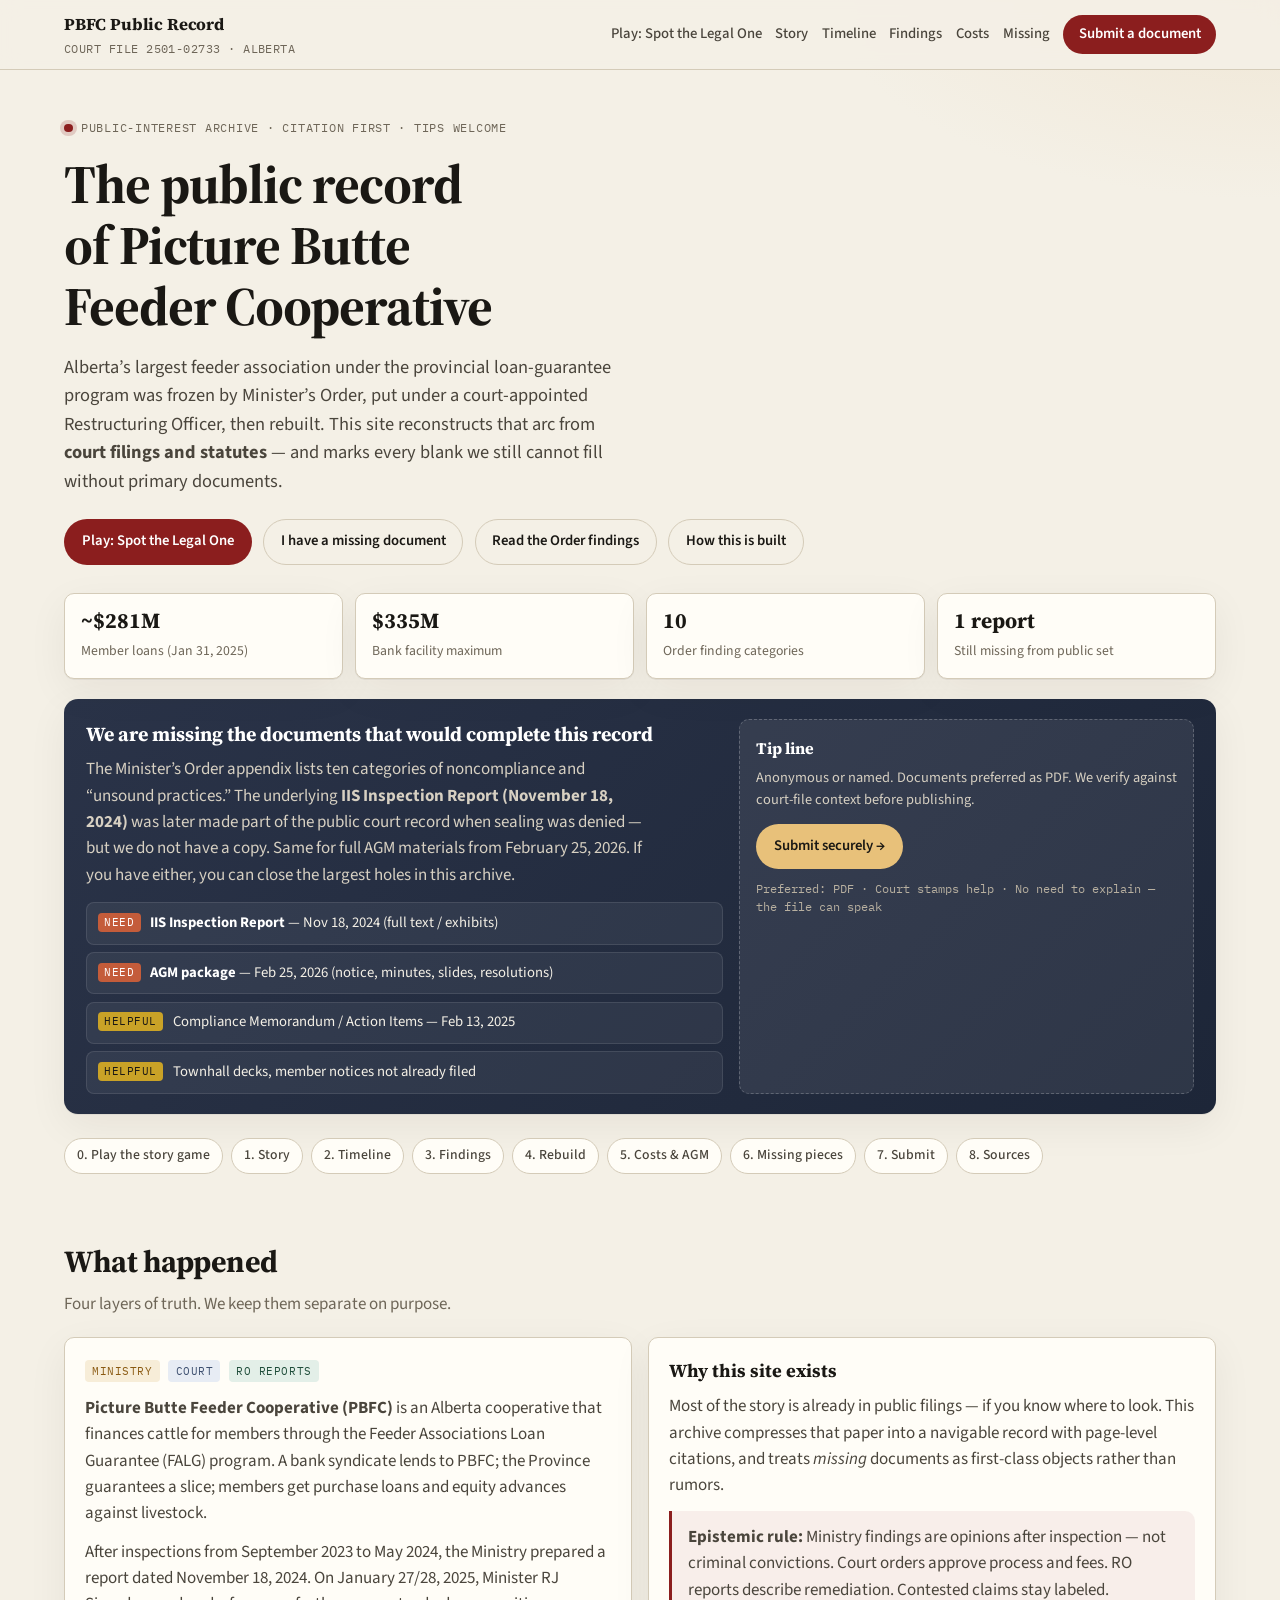
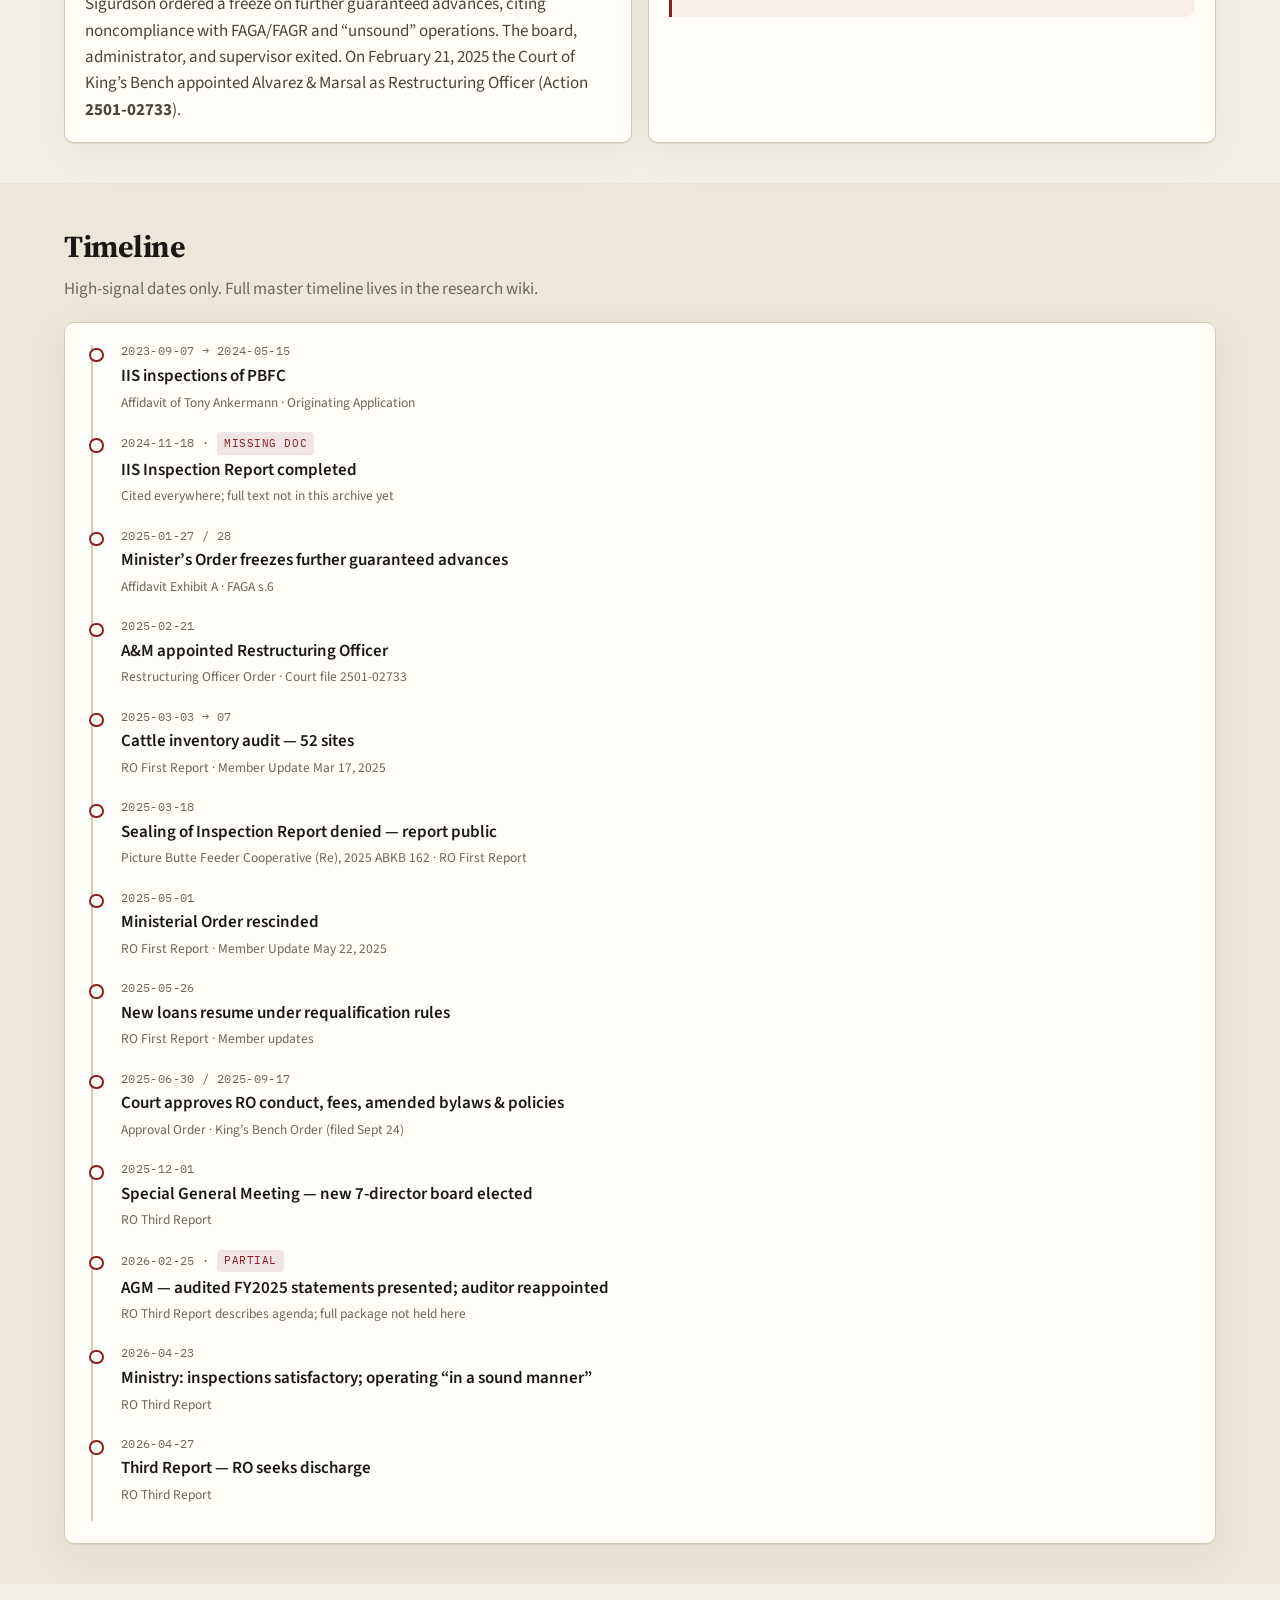
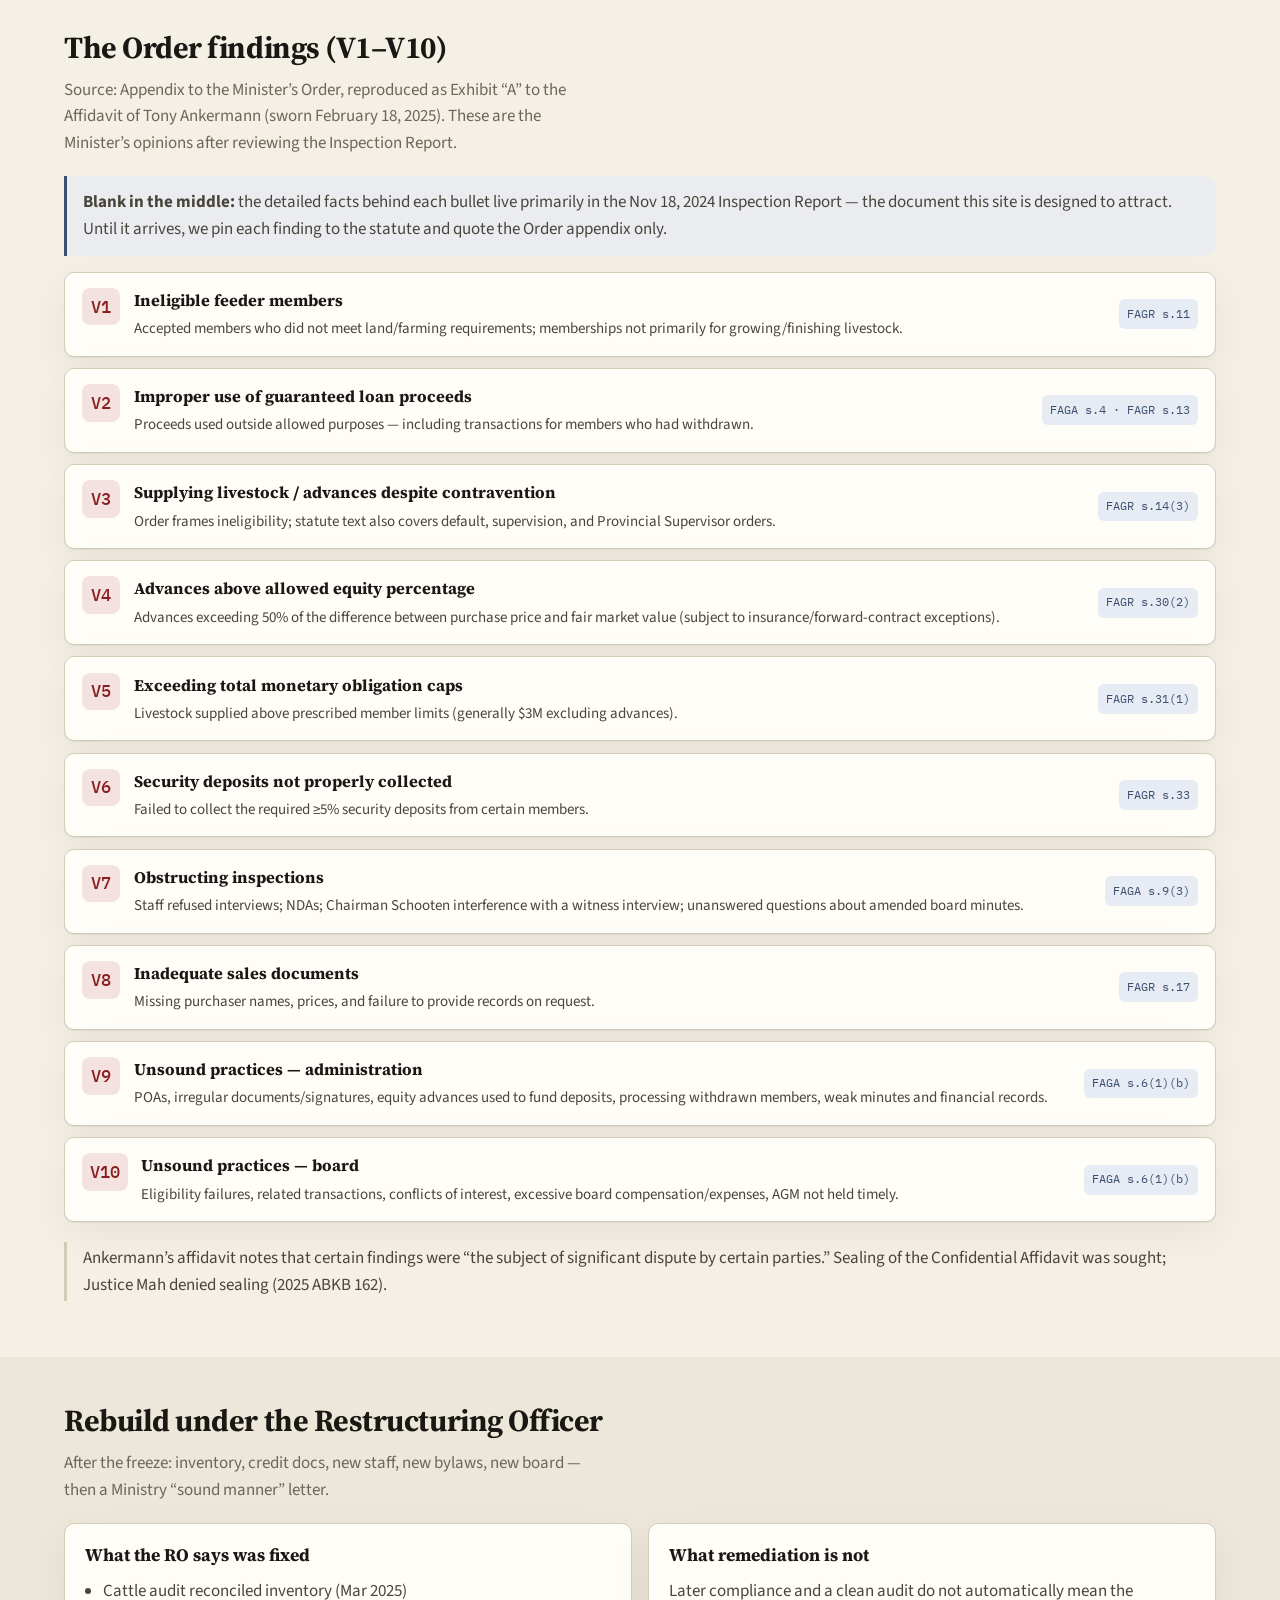
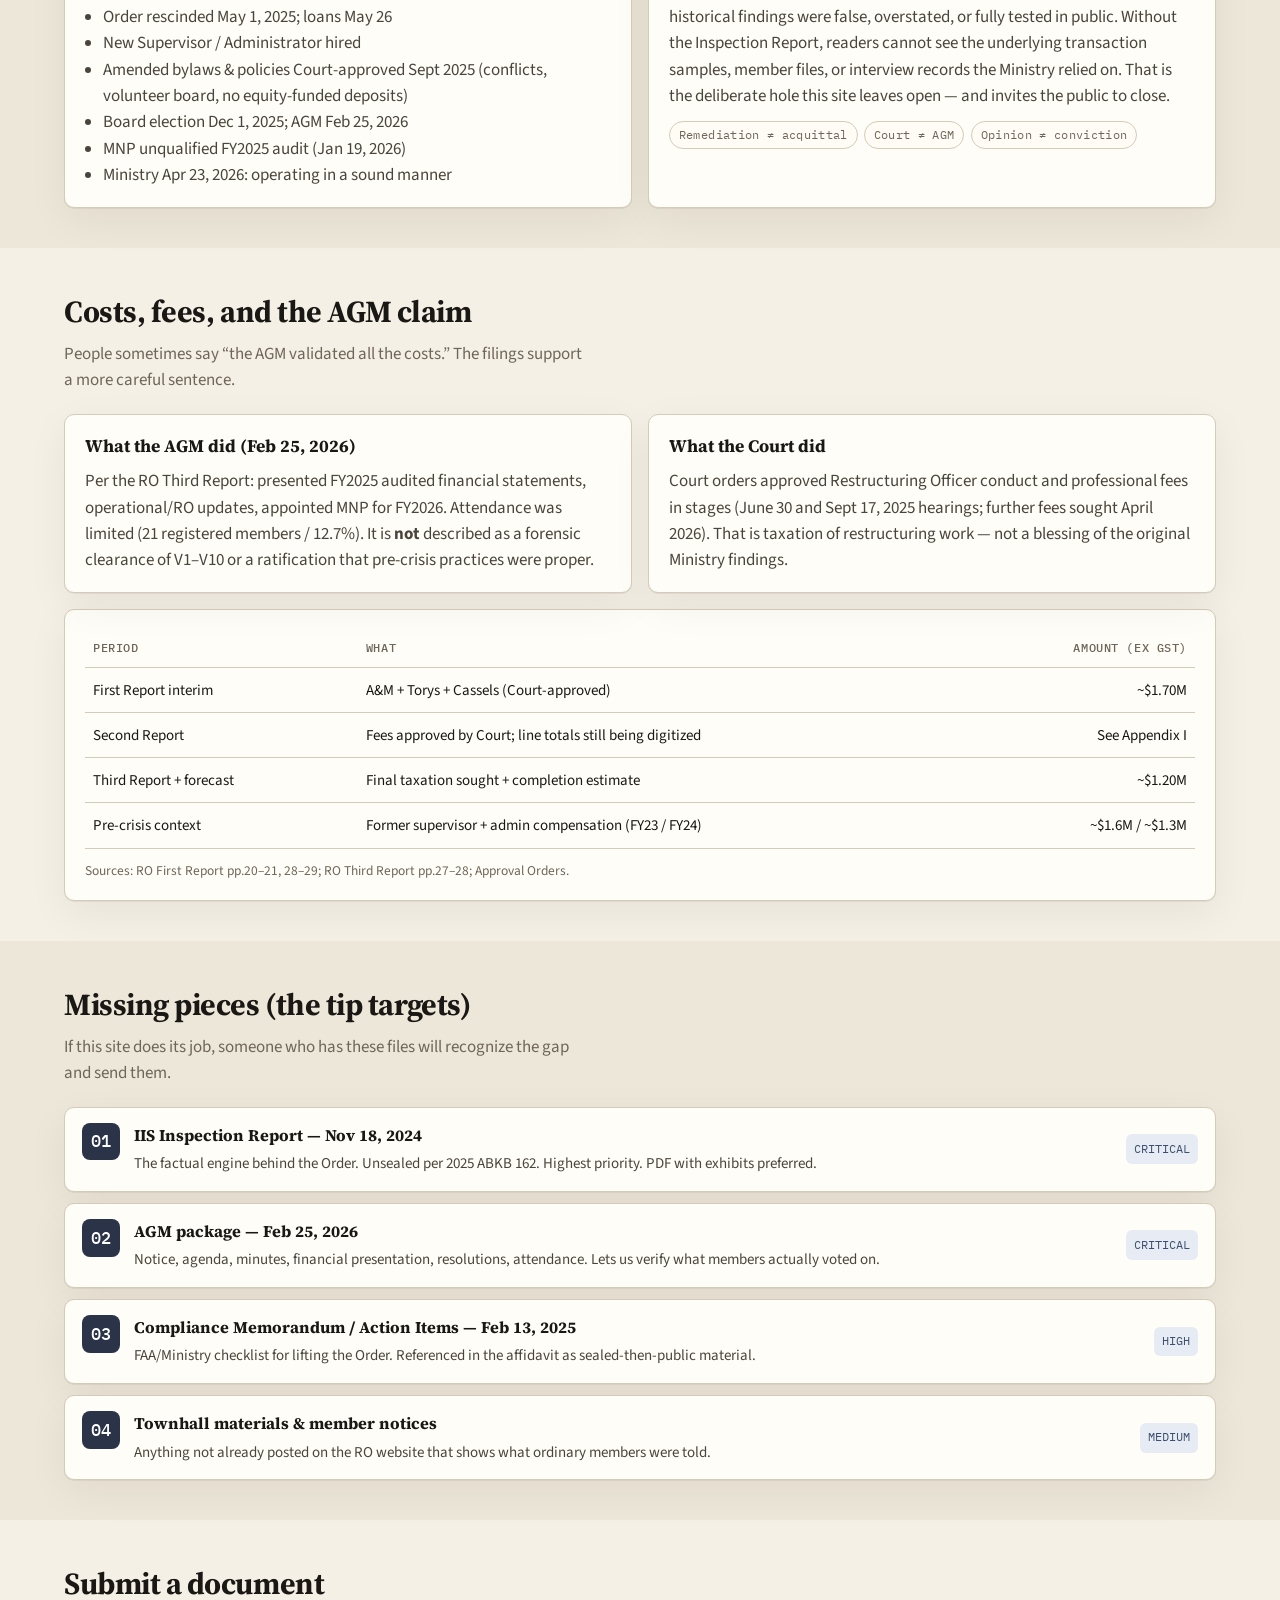
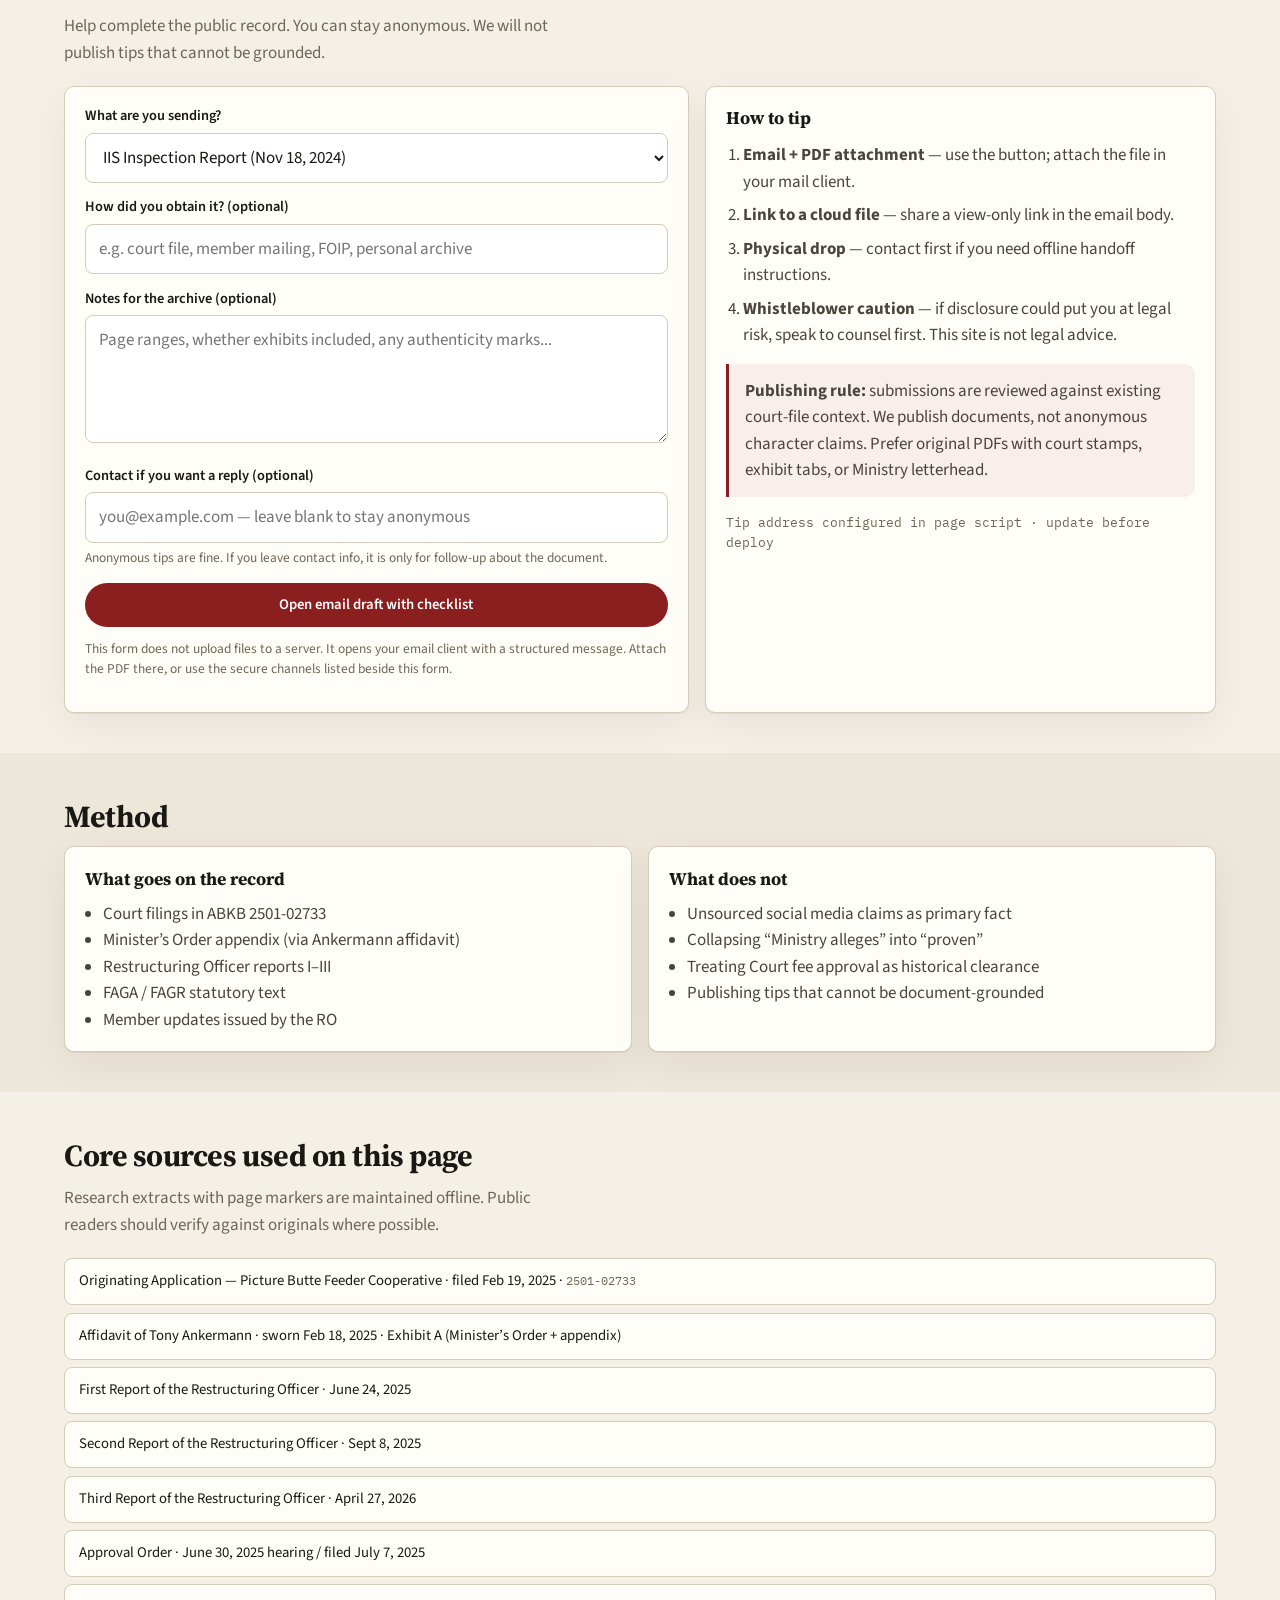
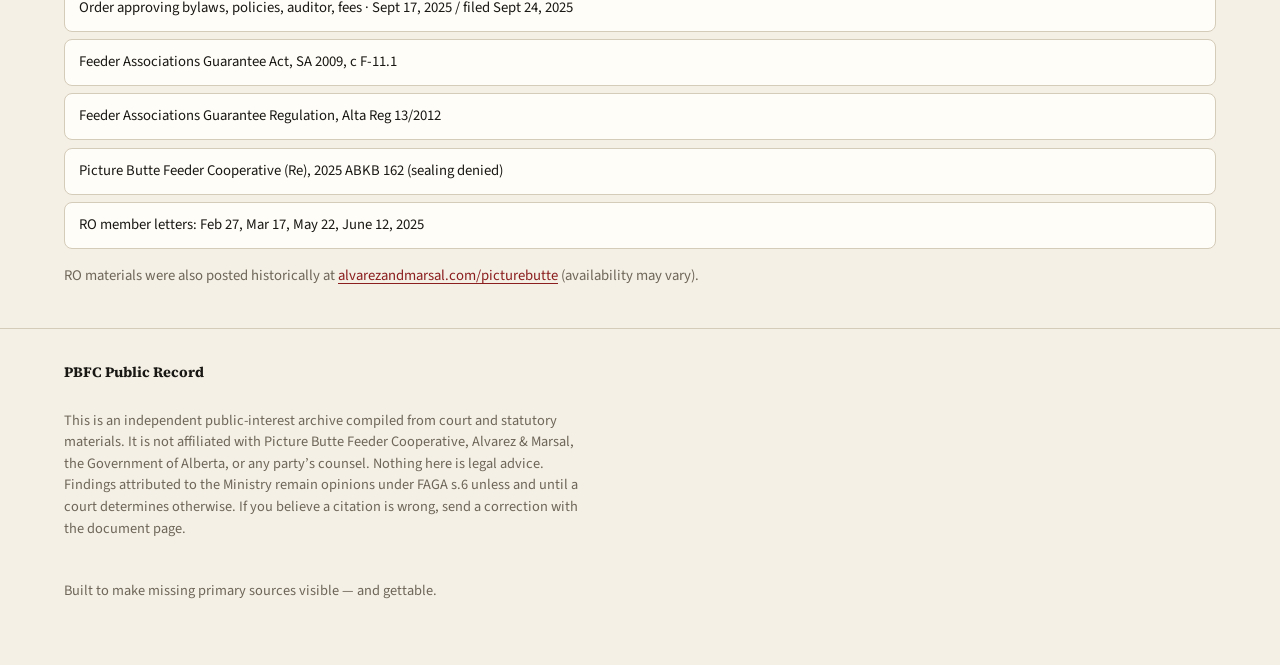
==== commit 4c458ac6: "Add Spot the Legal One interactive story game Ten-round abuse academy (V1-V10) with statute/Order re" ====
--- a/index.html
+++ b/index.html
@@ -324,6 +324,7 @@
         <span>Court file 2501-02733 · Alberta</span>
       </a>
       <nav aria-label="Primary">
+        <a href="play.html">Play: Spot the Legal One</a>
         <a href="#story">Story</a>
         <a href="#timeline">Timeline</a>
         <a href="#findings">Findings</a>
@@ -341,7 +342,8 @@
       Alberta’s largest feeder association under the provincial loan-guarantee program was frozen by Minister’s Order, put under a court-appointed Restructuring Officer, then rebuilt. This site reconstructs that arc from <strong>court filings and statutes</strong> — and marks every blank we still cannot fill without primary documents.
     </p>
     <div class="hero-actions">
-      <a class="btn btn-primary" href="#submit">I have a missing document</a>
+      <a class="btn btn-primary" href="play.html">Play: Spot the Legal One</a>
+      <a class="btn btn-ghost" href="#submit">I have a missing document</a>
       <a class="btn btn-ghost" href="#findings">Read the Order findings</a>
       <a class="btn btn-ghost" href="#method">How this is built</a>
     </div>
@@ -379,6 +381,7 @@
     </div>
 
     <div class="toc" aria-label="On this page">
+      <a href="play.html">0. Play the story game</a>
       <a href="#story">1. Story</a>
       <a href="#timeline">2. Timeline</a>
       <a href="#findings">3. Findings</a>
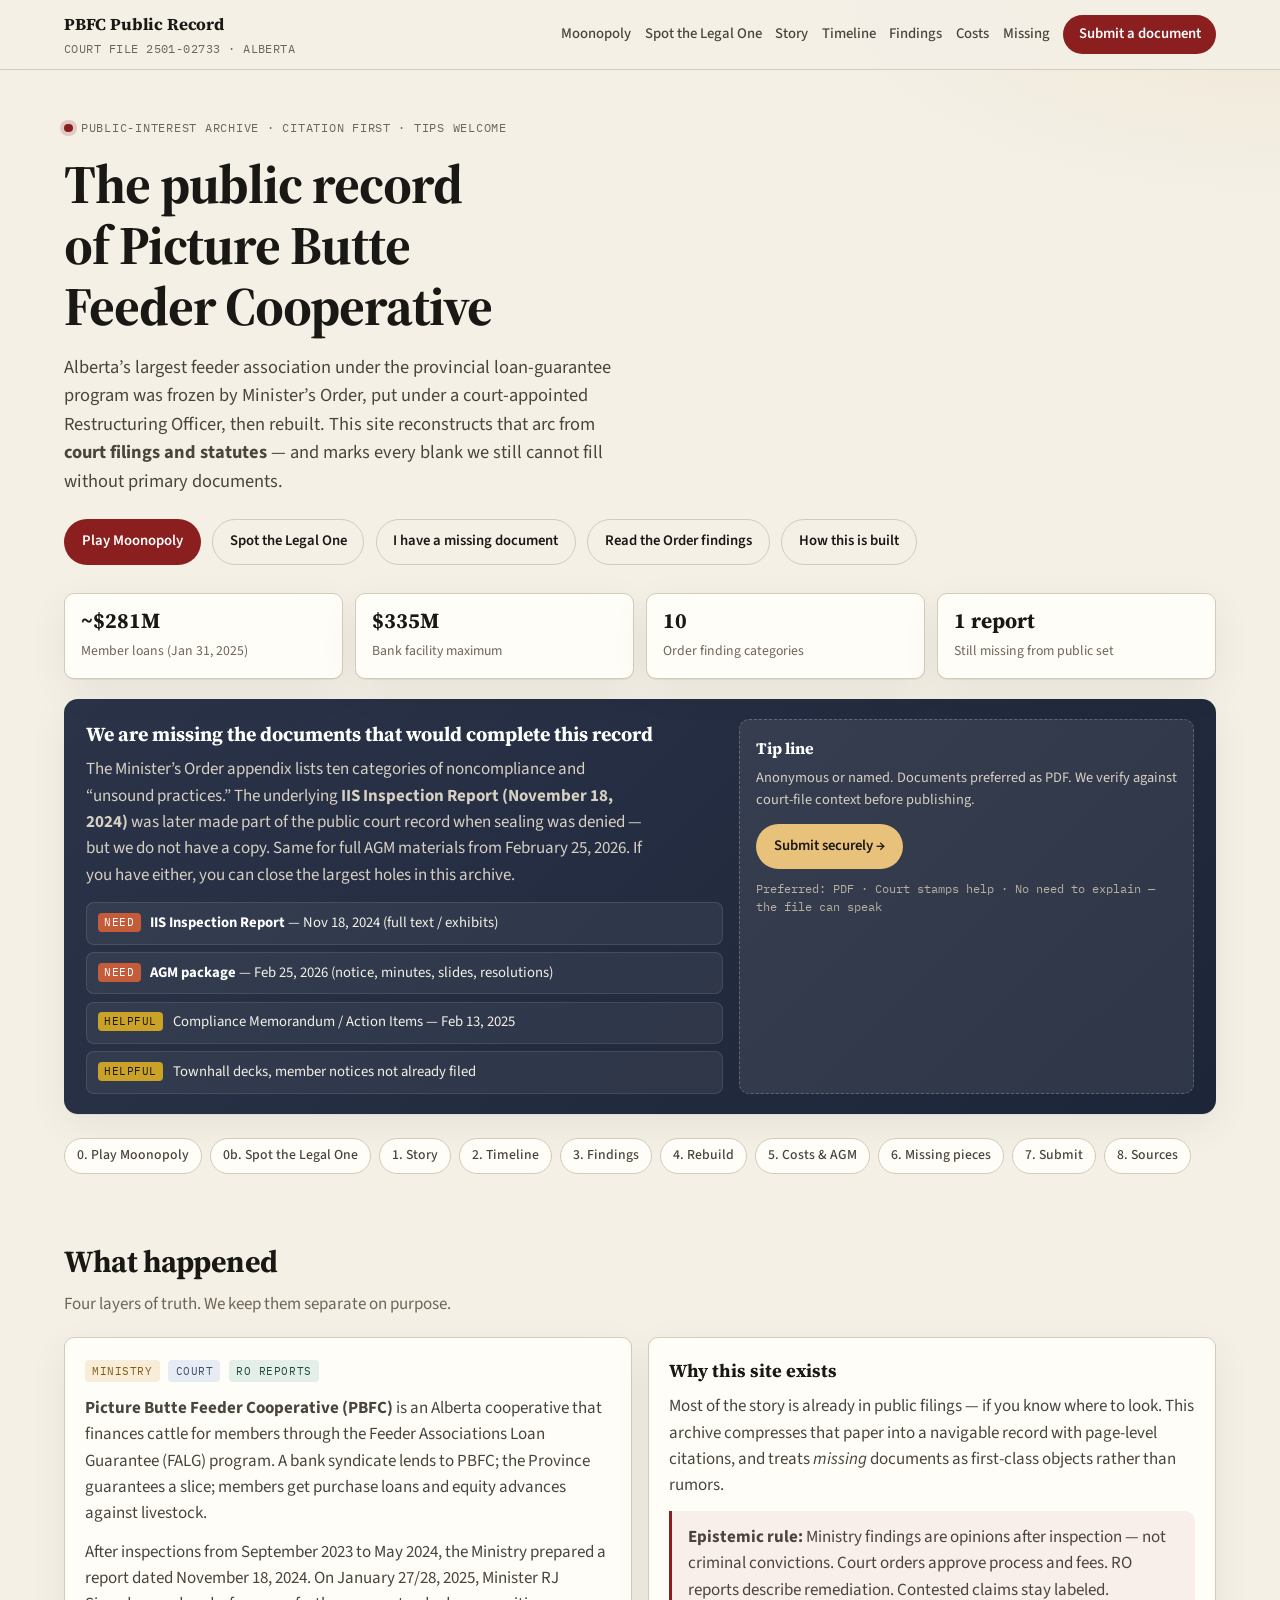
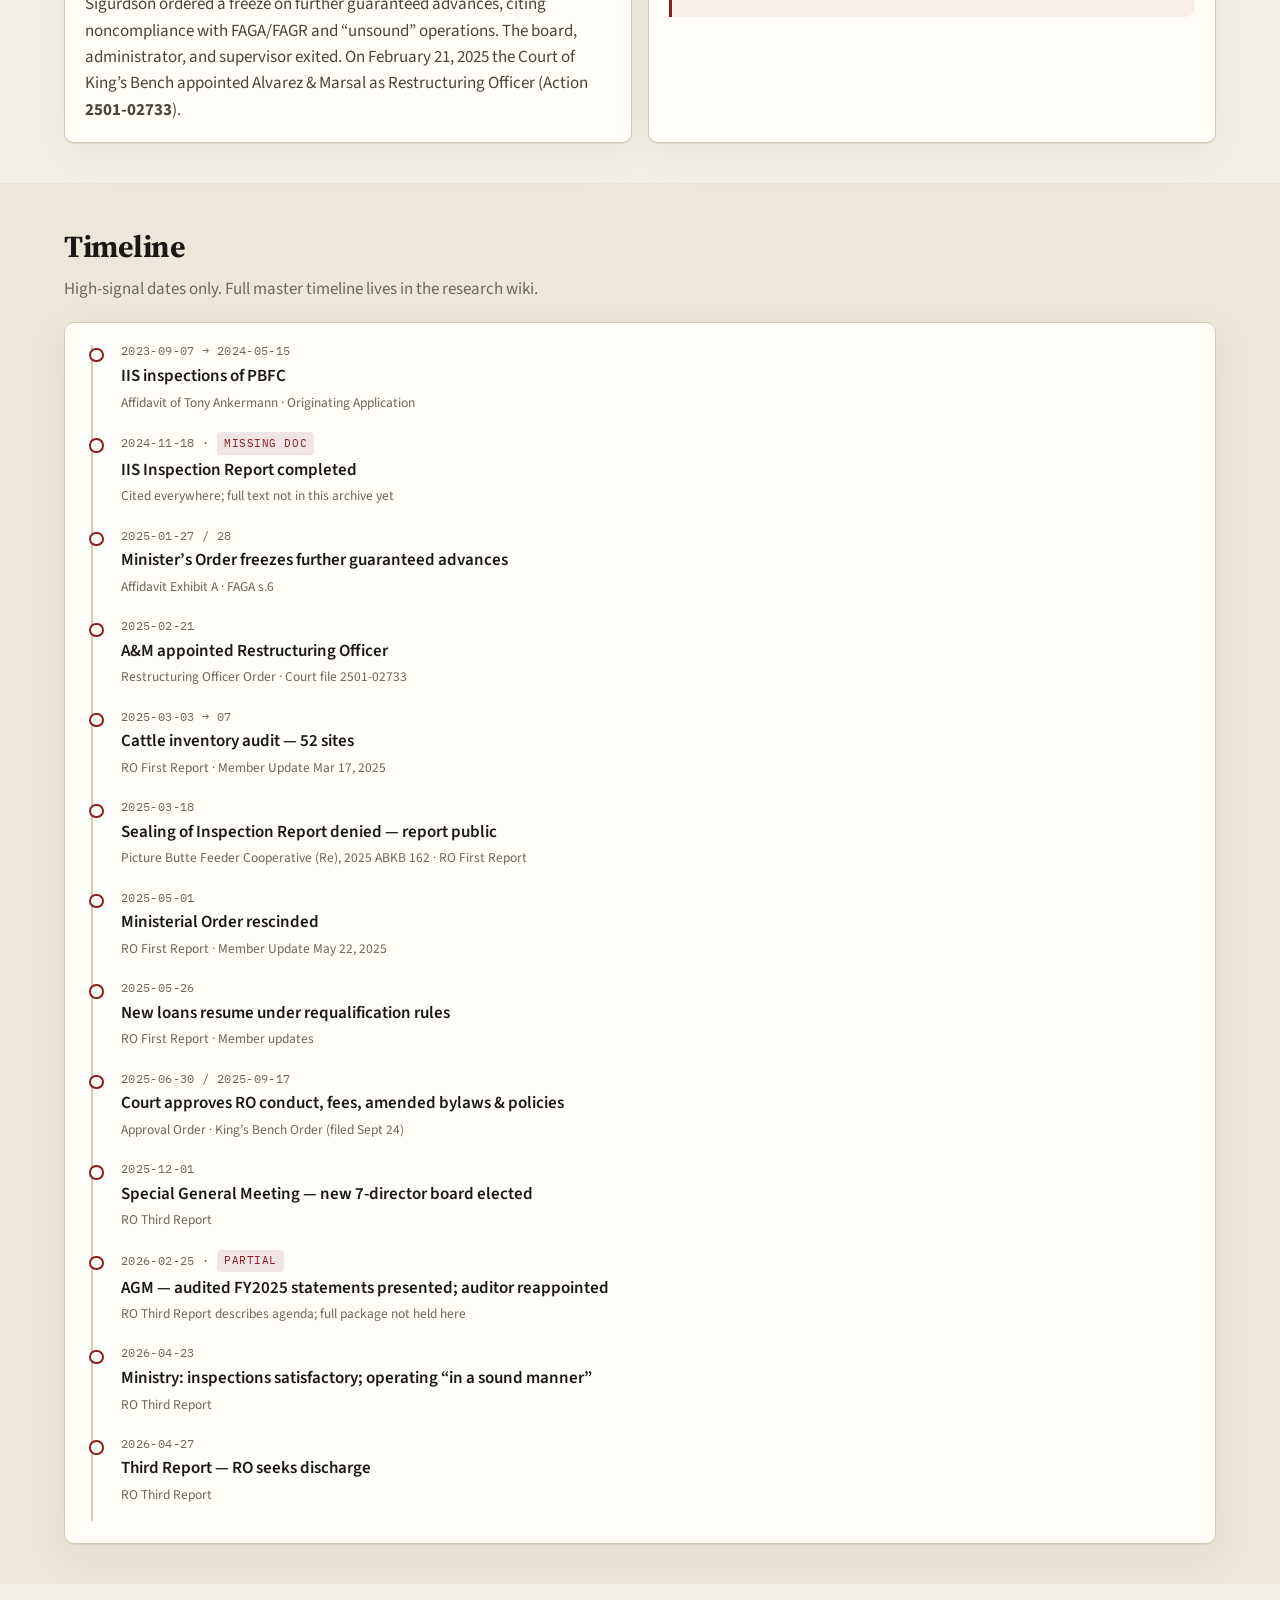
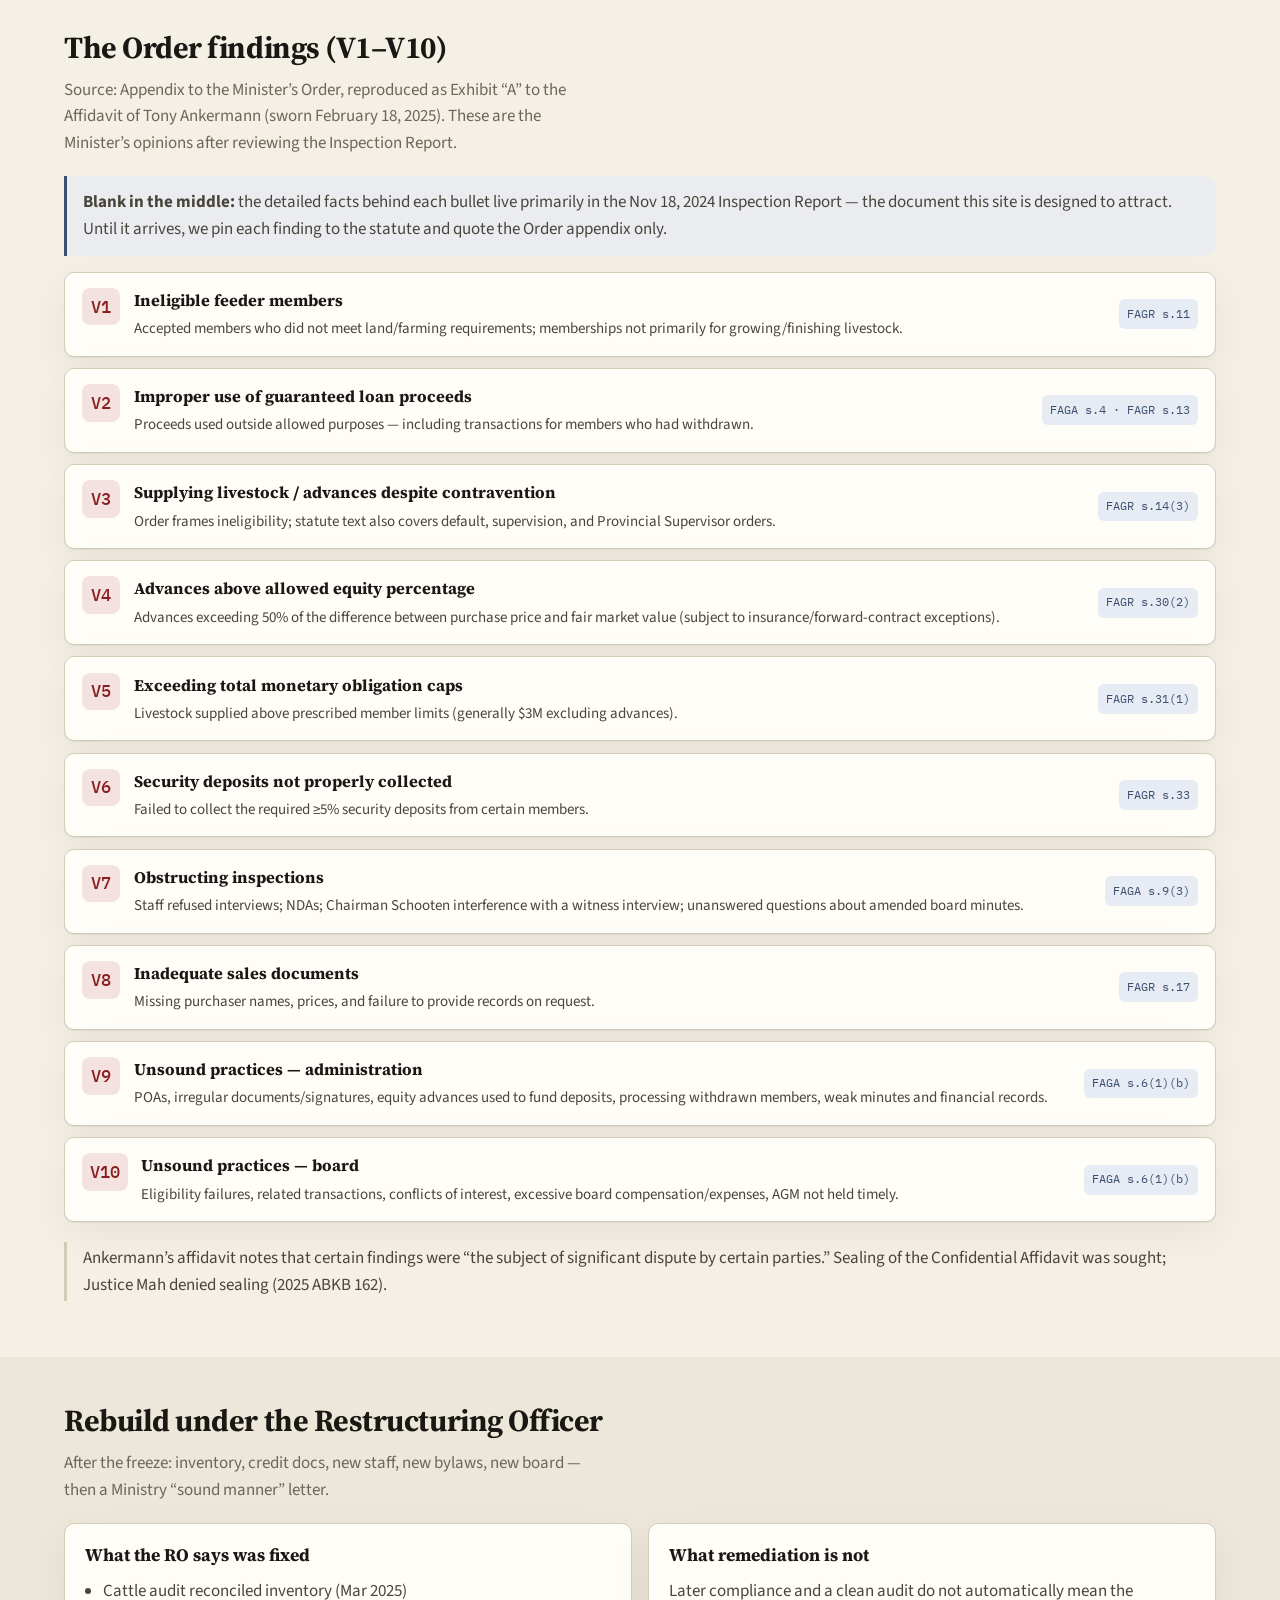
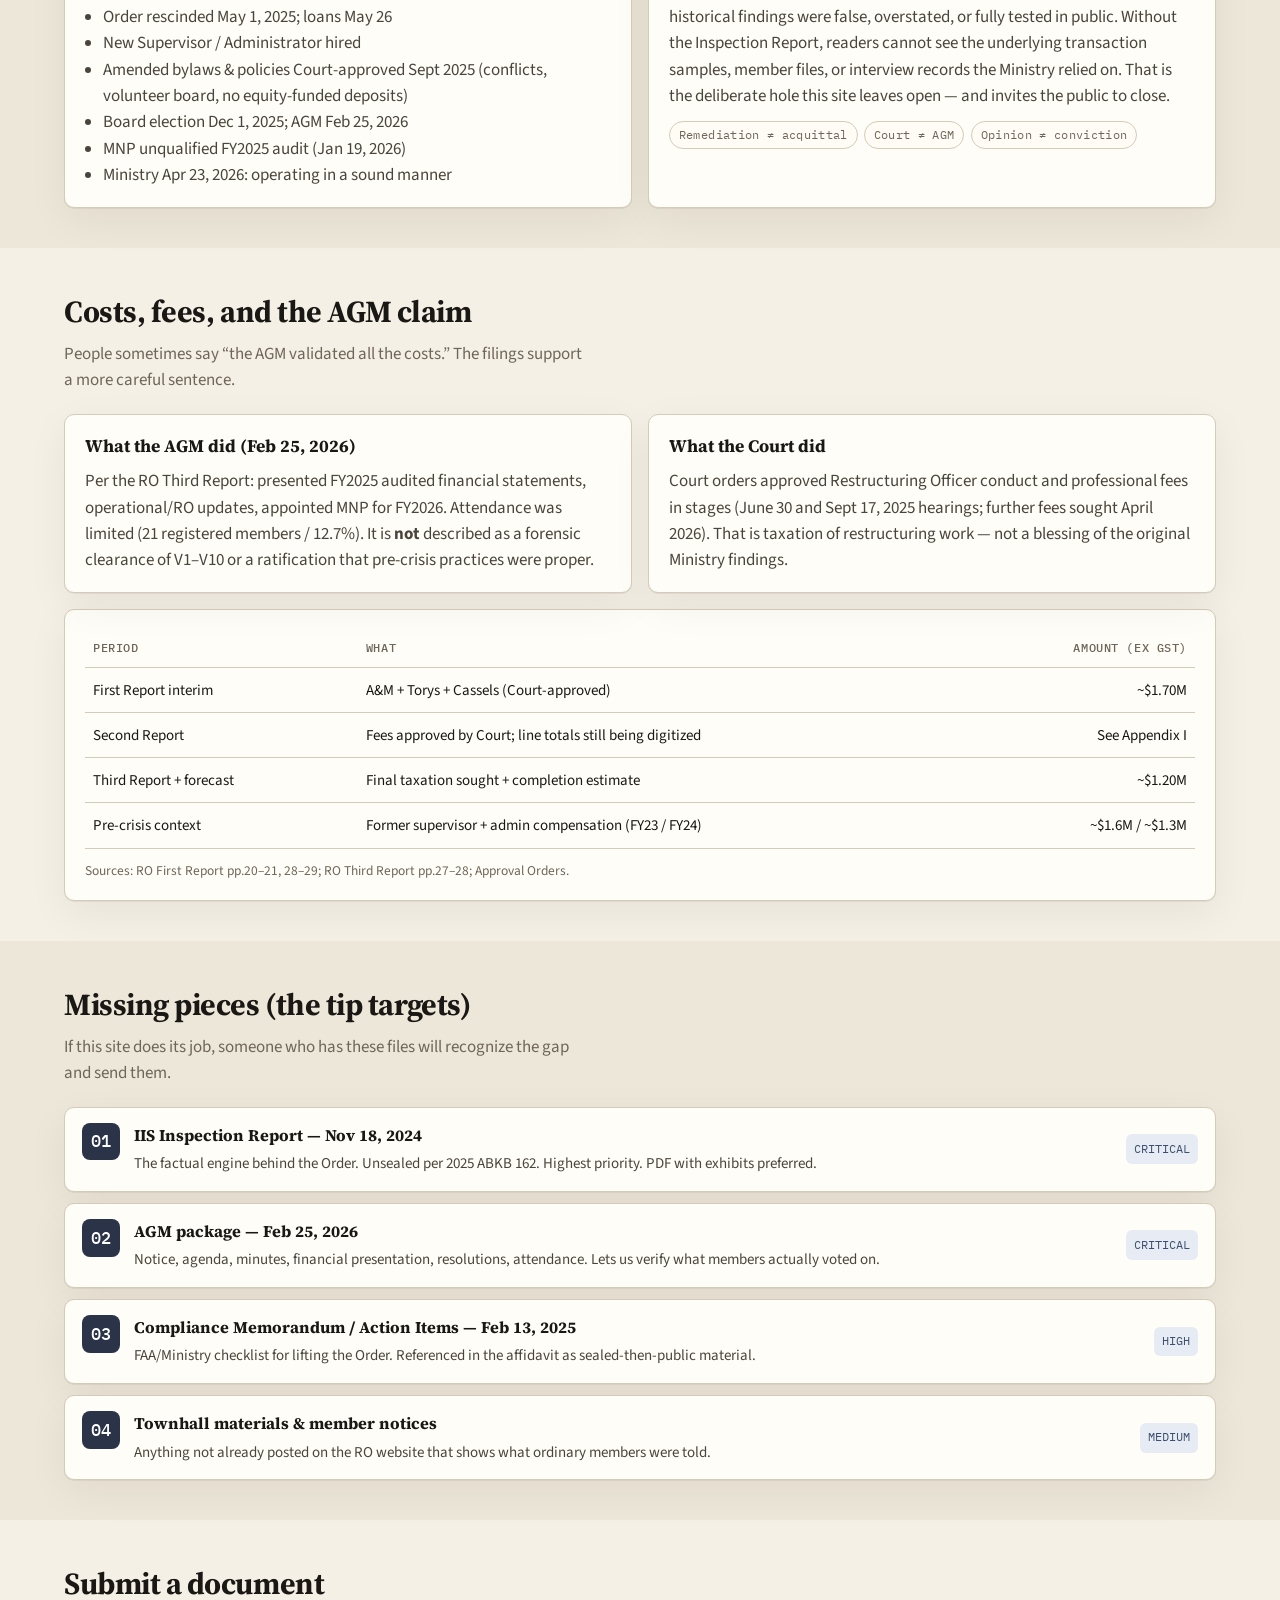
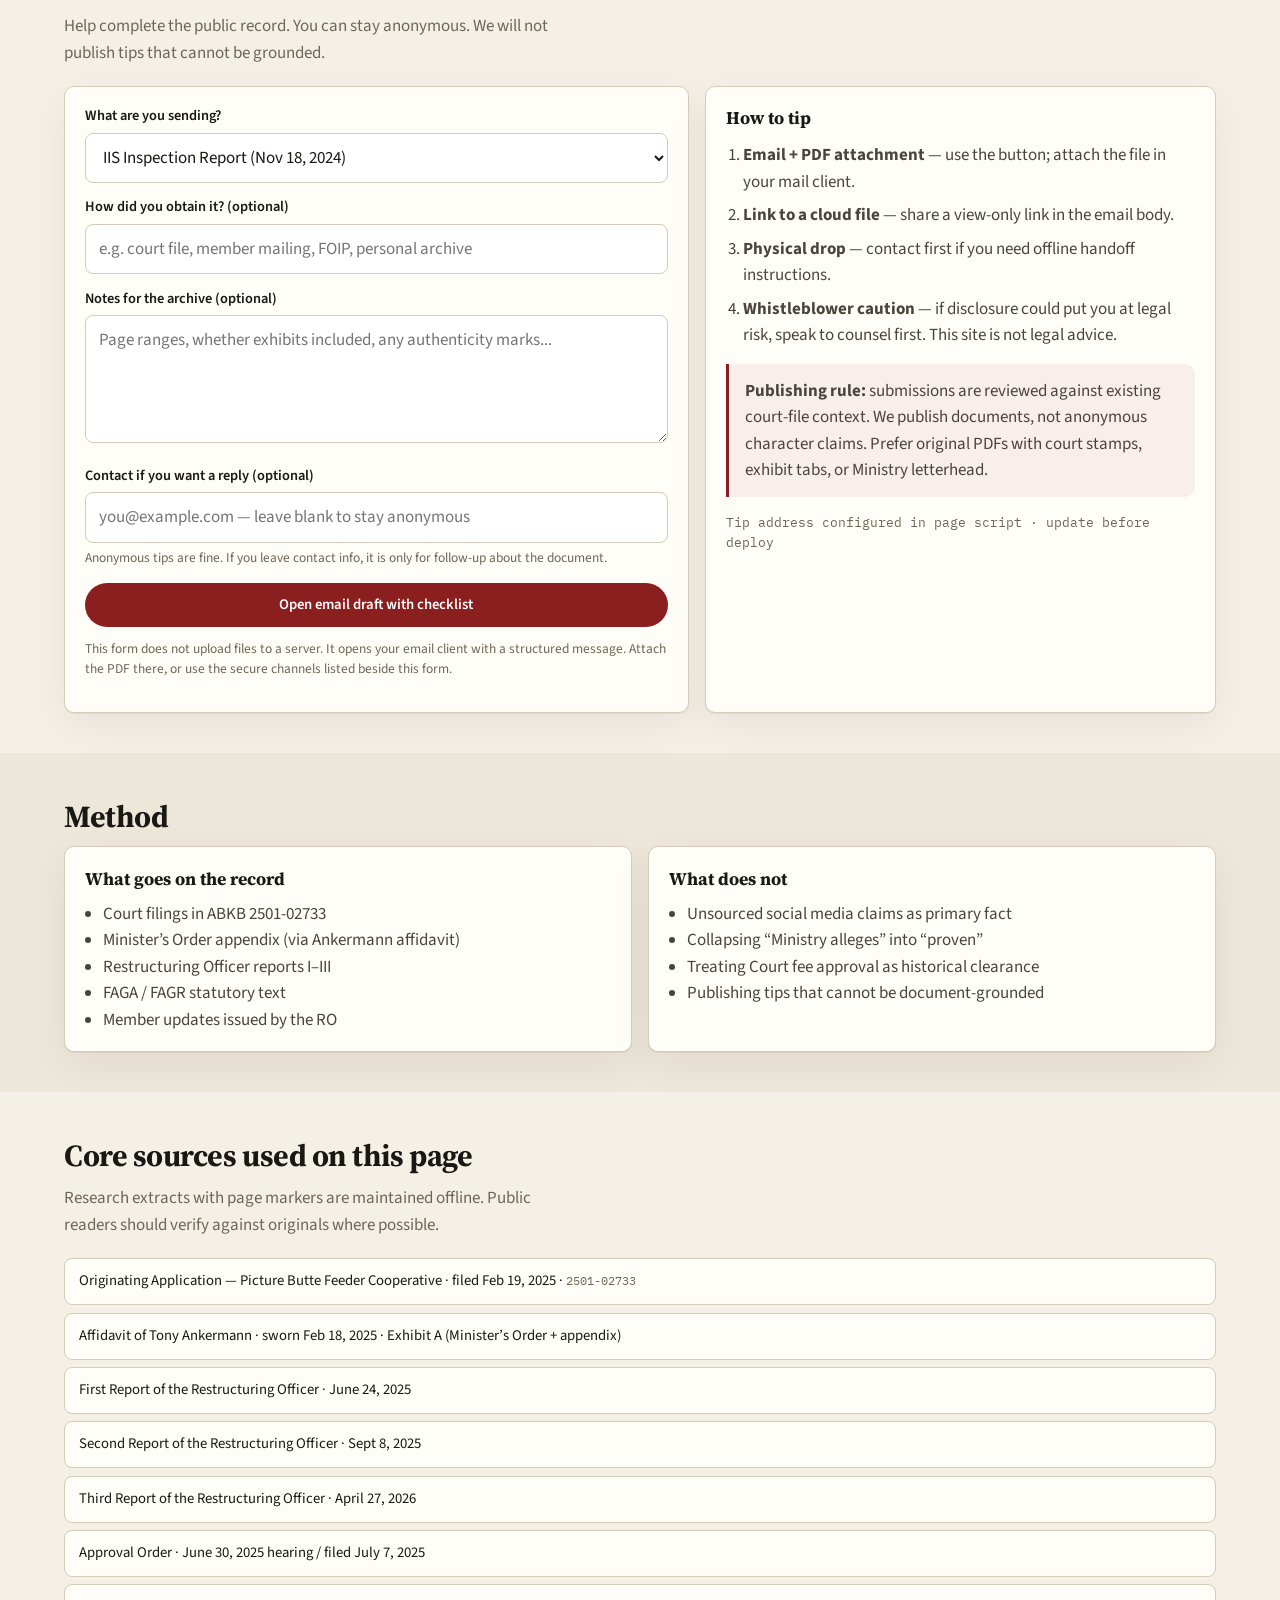
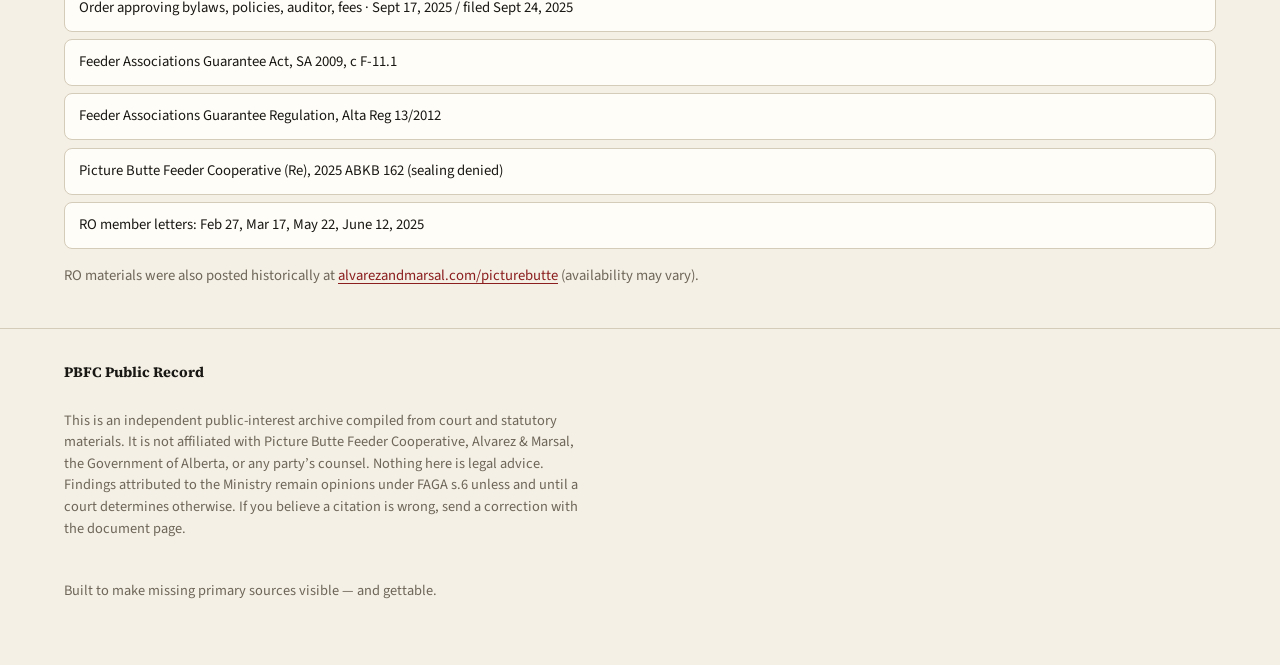
==== commit 2ef217e9: "Add Moonopoly: satirical feeder-finance board game Monopoly-style board with Chance and Minister Ord" ====
--- a/index.html
+++ b/index.html
@@ -324,7 +324,8 @@
         <span>Court file 2501-02733 · Alberta</span>
       </a>
       <nav aria-label="Primary">
-        <a href="play.html">Play: Spot the Legal One</a>
+        <a href="moonopoly.html">Moonopoly</a>
+        <a href="play.html">Spot the Legal One</a>
         <a href="#story">Story</a>
         <a href="#timeline">Timeline</a>
         <a href="#findings">Findings</a>
@@ -342,7 +343,8 @@
       Alberta’s largest feeder association under the provincial loan-guarantee program was frozen by Minister’s Order, put under a court-appointed Restructuring Officer, then rebuilt. This site reconstructs that arc from <strong>court filings and statutes</strong> — and marks every blank we still cannot fill without primary documents.
     </p>
     <div class="hero-actions">
-      <a class="btn btn-primary" href="play.html">Play: Spot the Legal One</a>
+      <a class="btn btn-primary" href="moonopoly.html">Play Moonopoly</a>
+      <a class="btn btn-ghost" href="play.html">Spot the Legal One</a>
       <a class="btn btn-ghost" href="#submit">I have a missing document</a>
       <a class="btn btn-ghost" href="#findings">Read the Order findings</a>
       <a class="btn btn-ghost" href="#method">How this is built</a>
@@ -381,7 +383,8 @@
     </div>
 
     <div class="toc" aria-label="On this page">
-      <a href="play.html">0. Play the story game</a>
+      <a href="moonopoly.html">0. Play Moonopoly</a>
+      <a href="play.html">0b. Spot the Legal One</a>
       <a href="#story">1. Story</a>
       <a href="#timeline">2. Timeline</a>
       <a href="#findings">3. Findings</a>
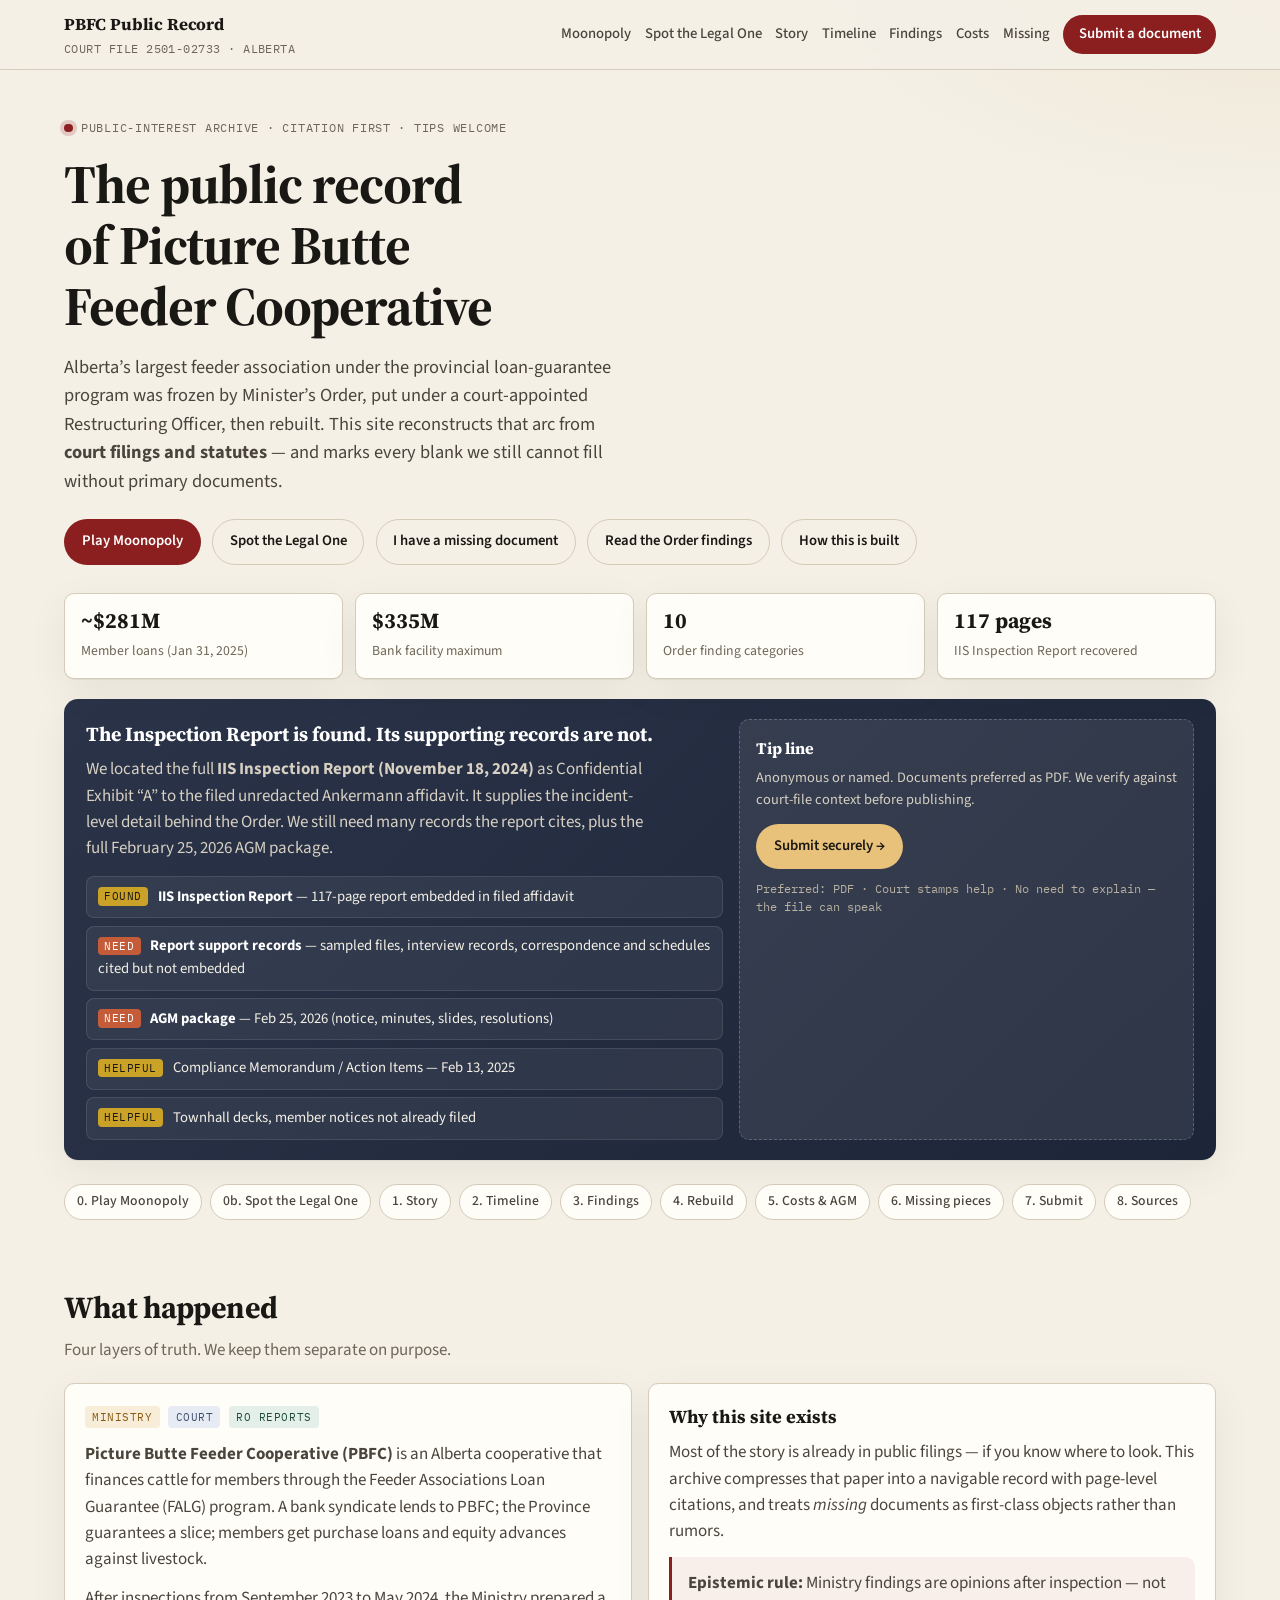
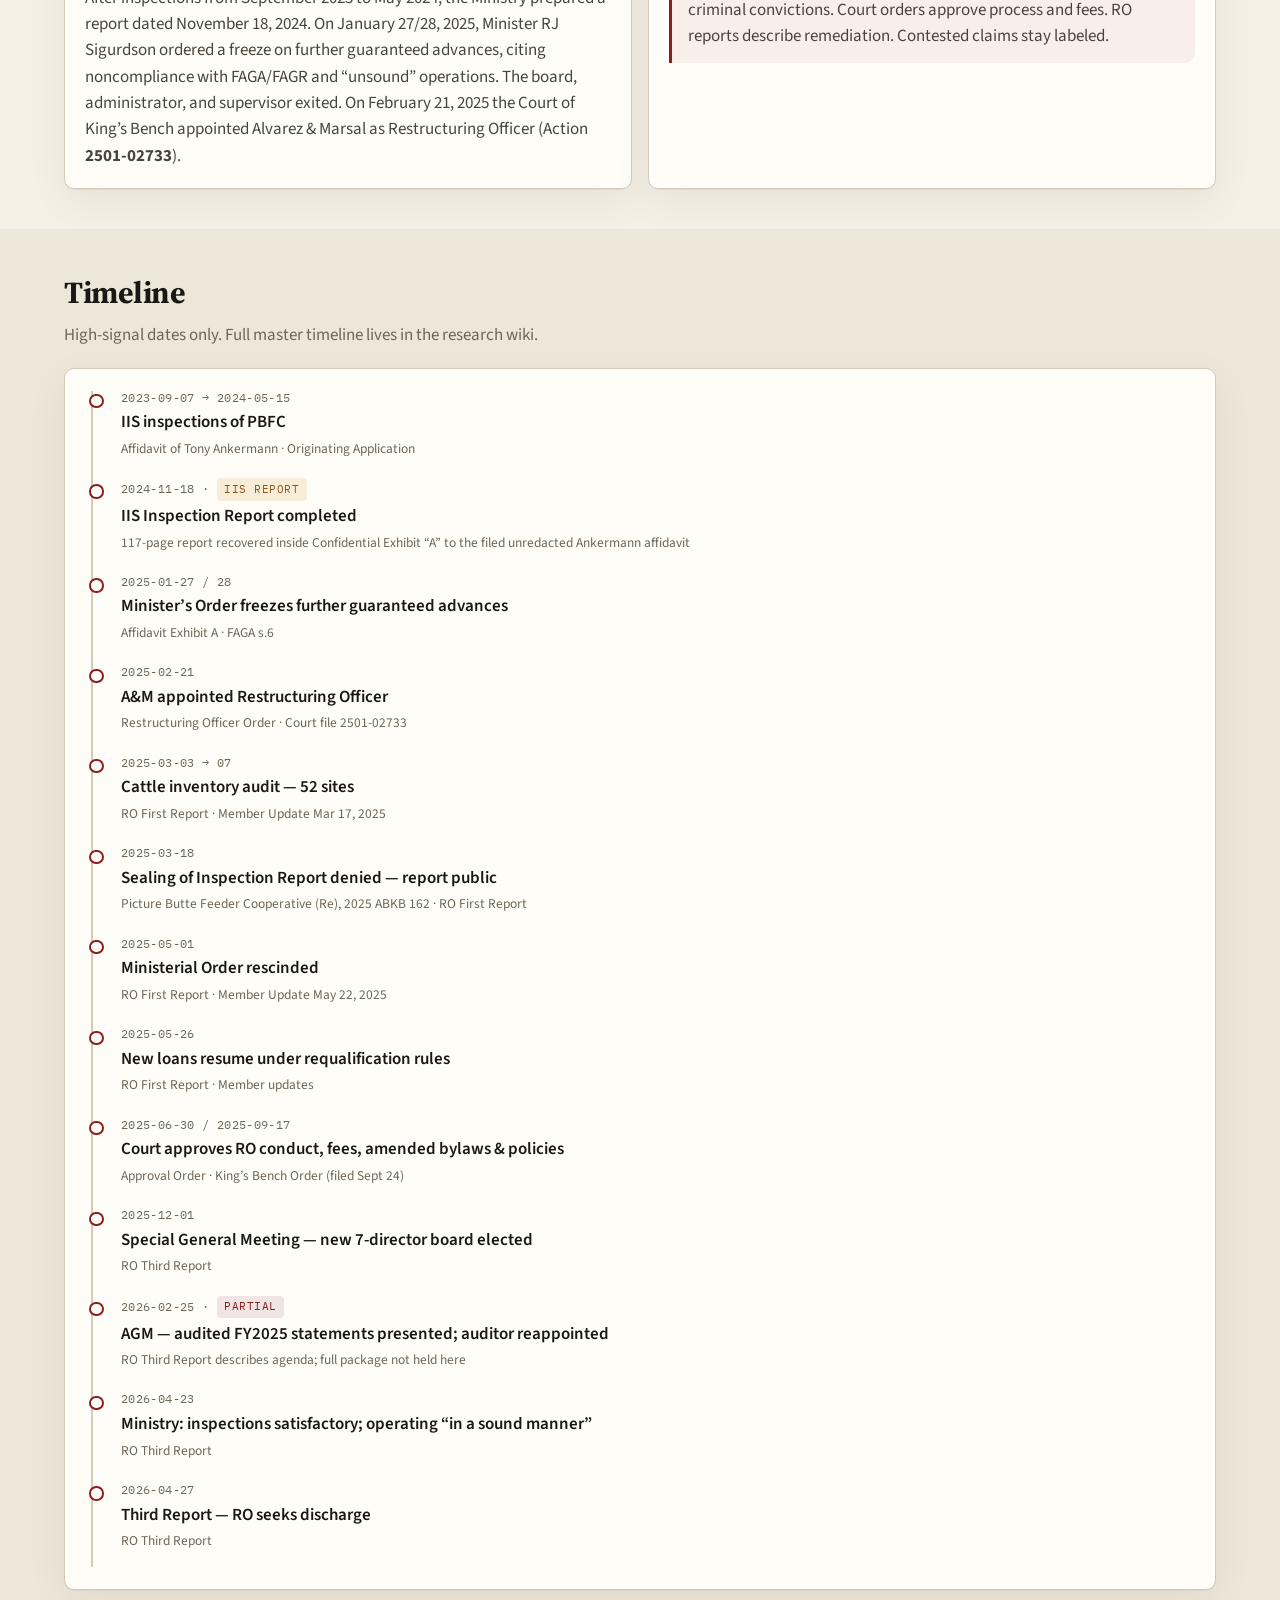
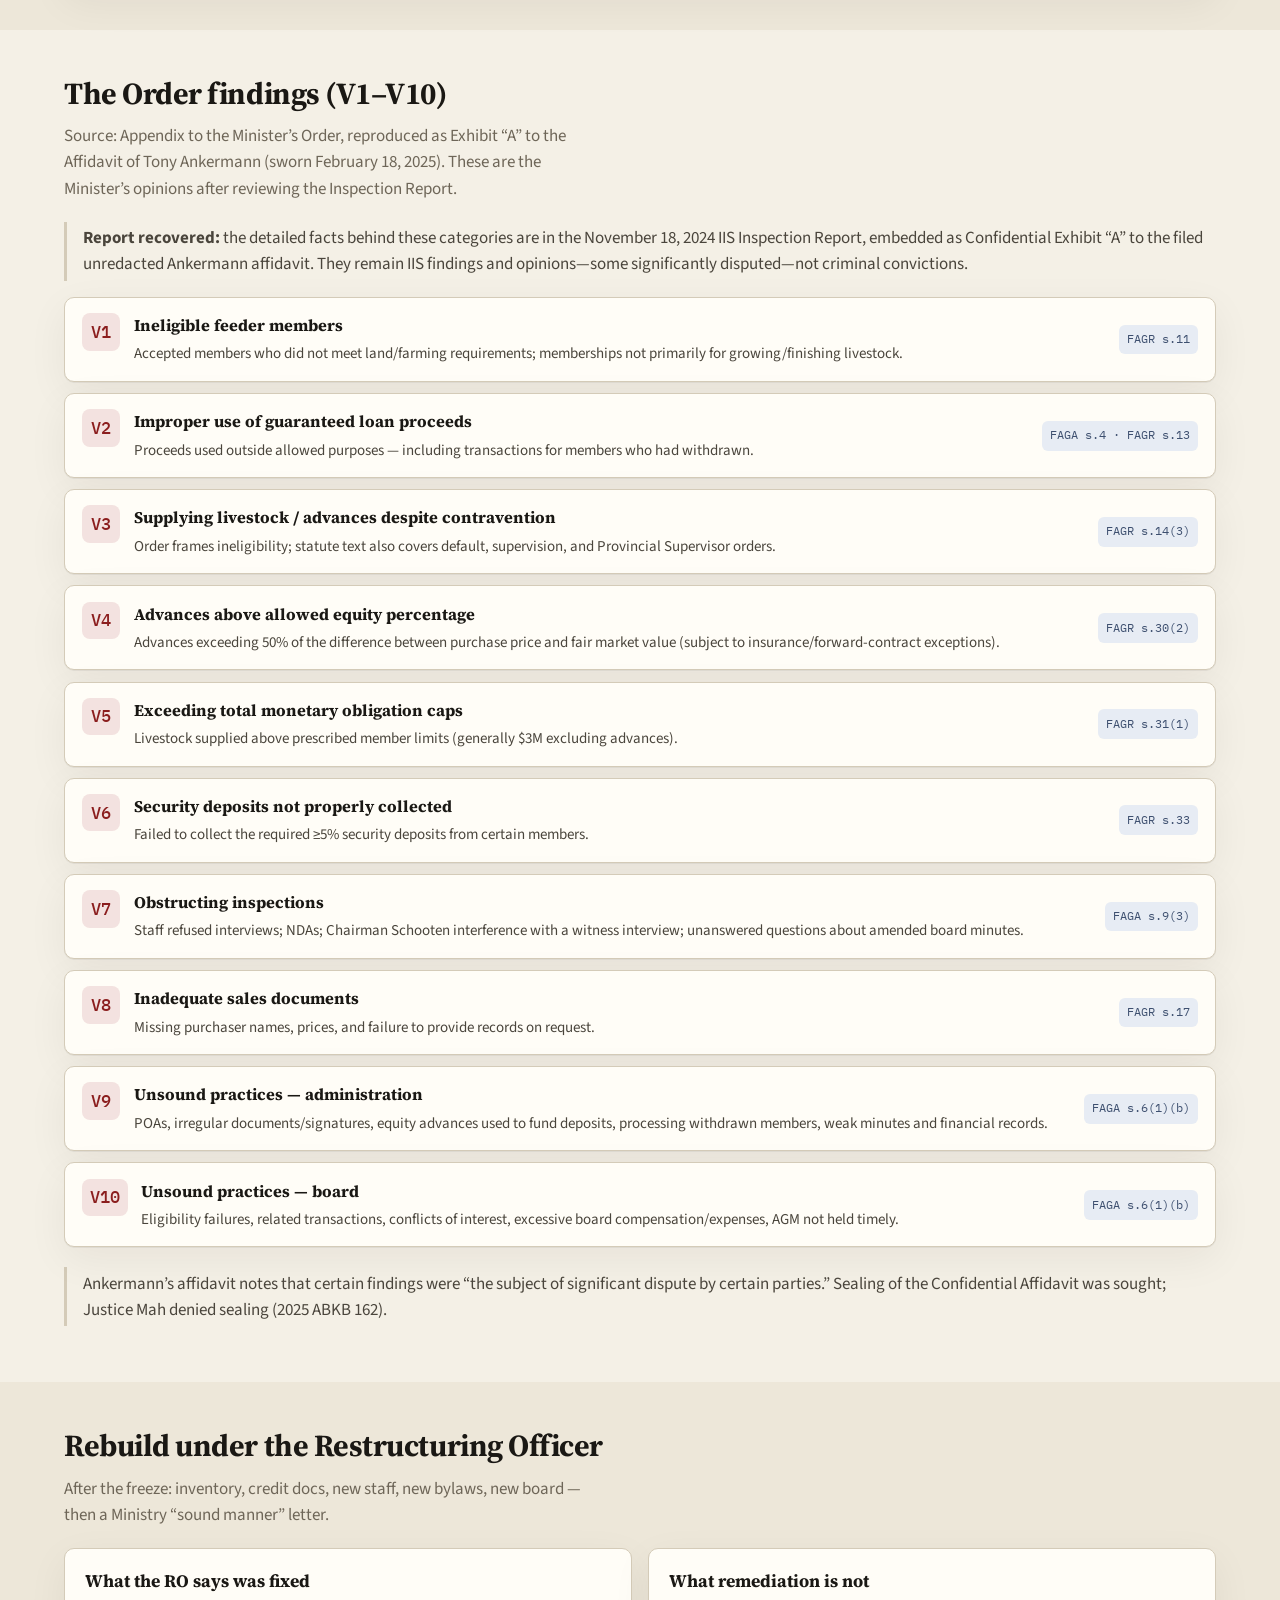
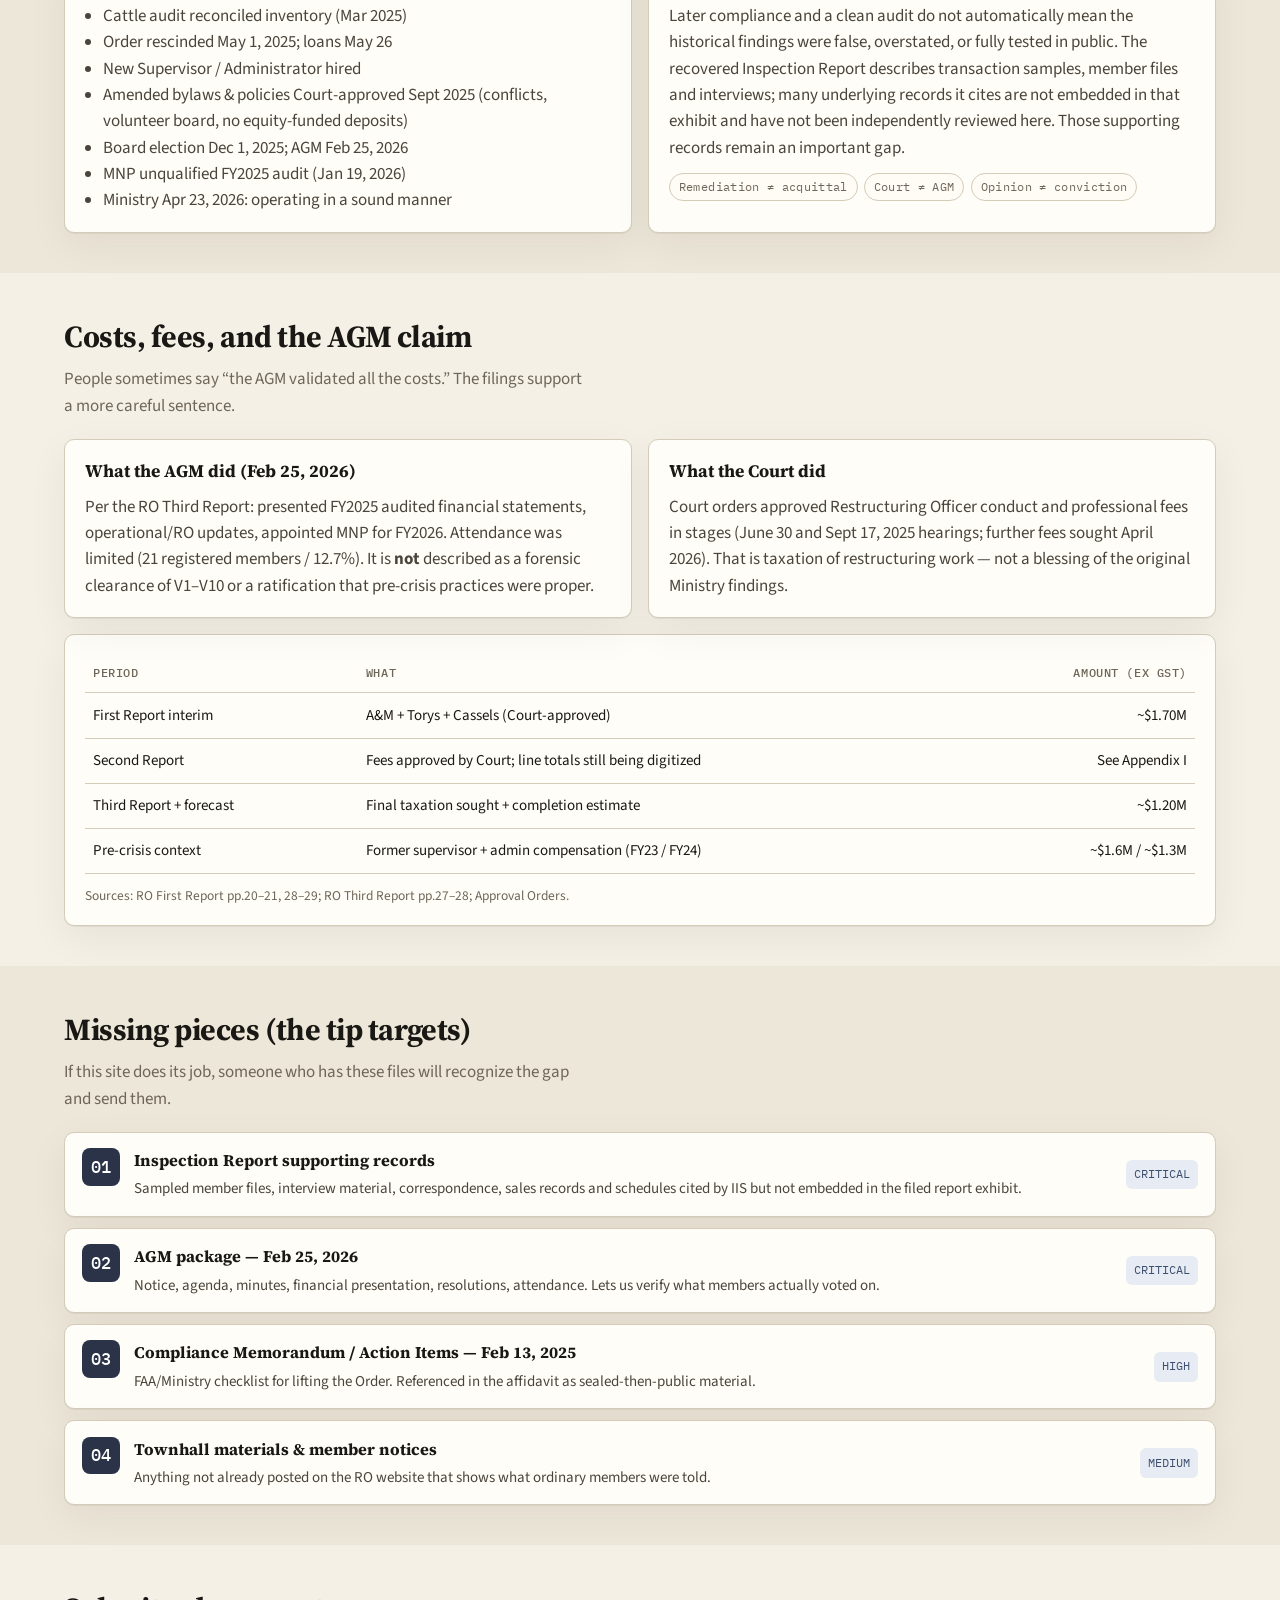
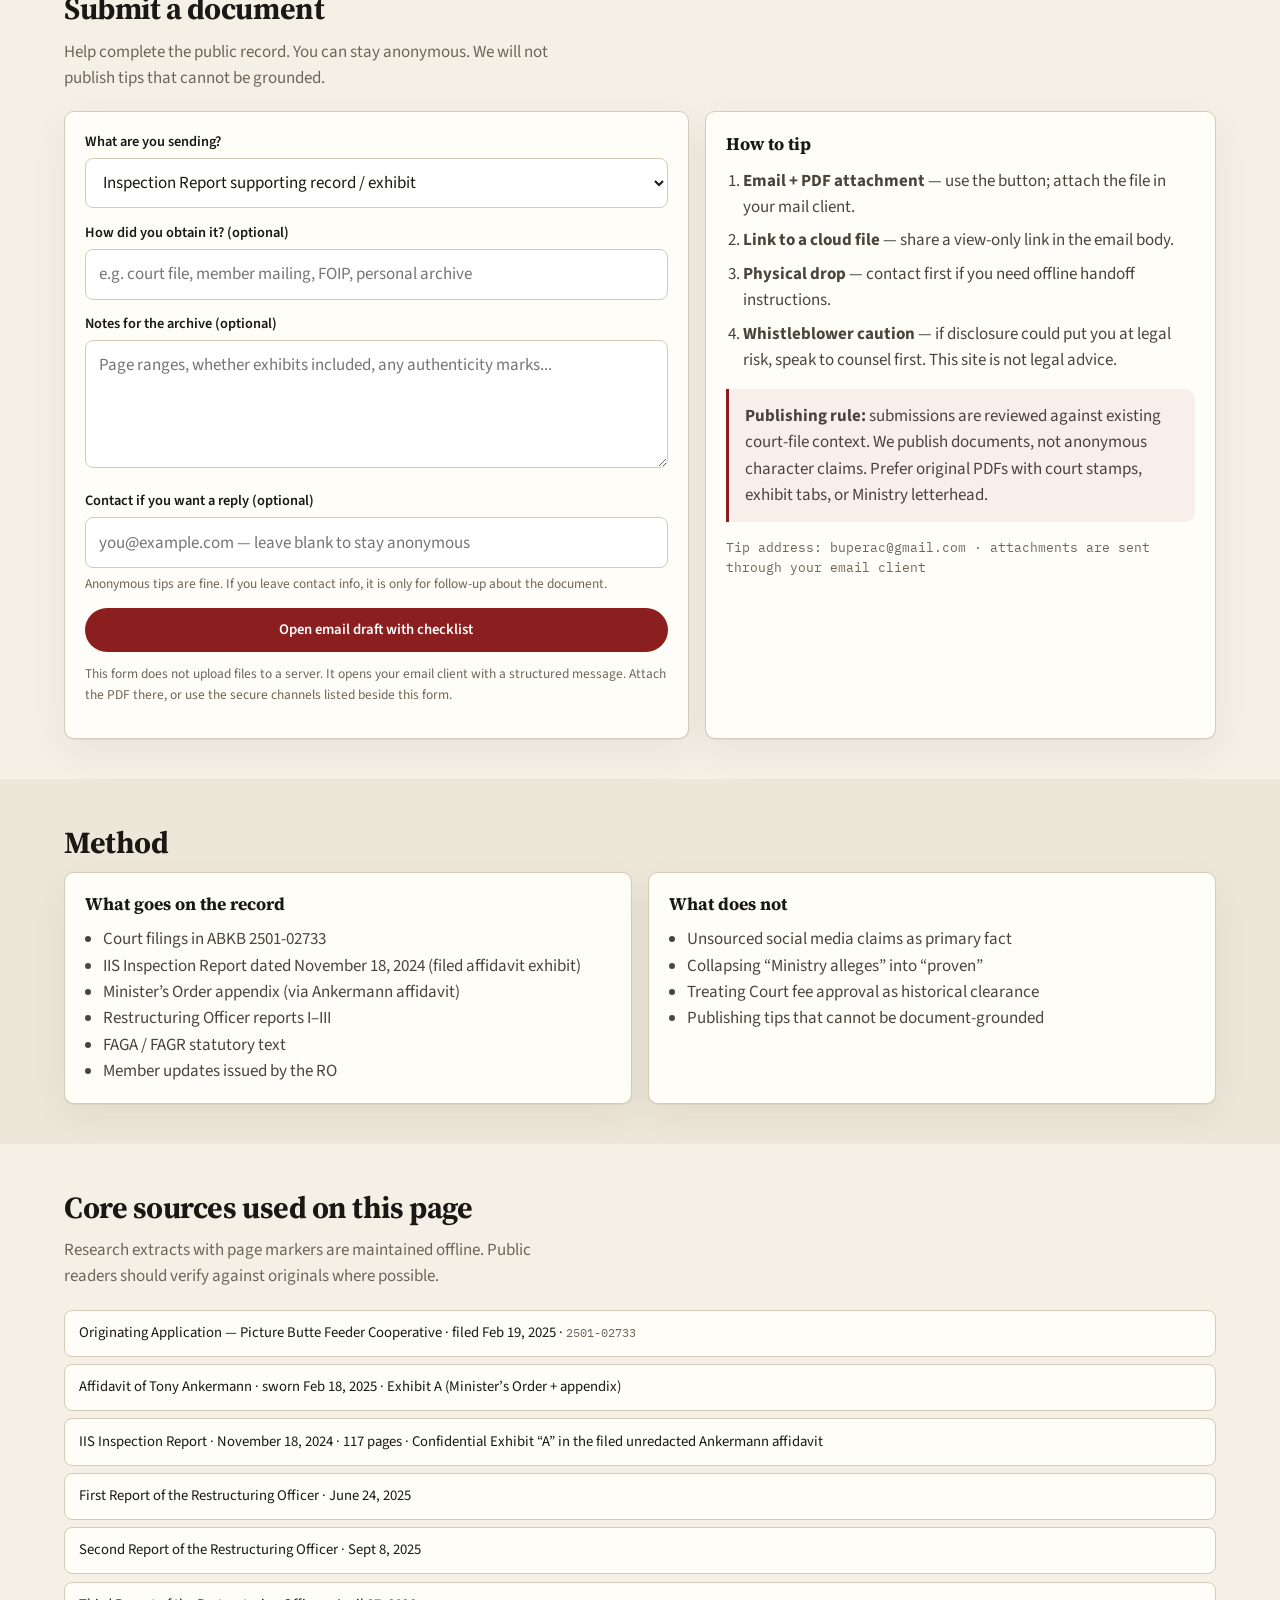
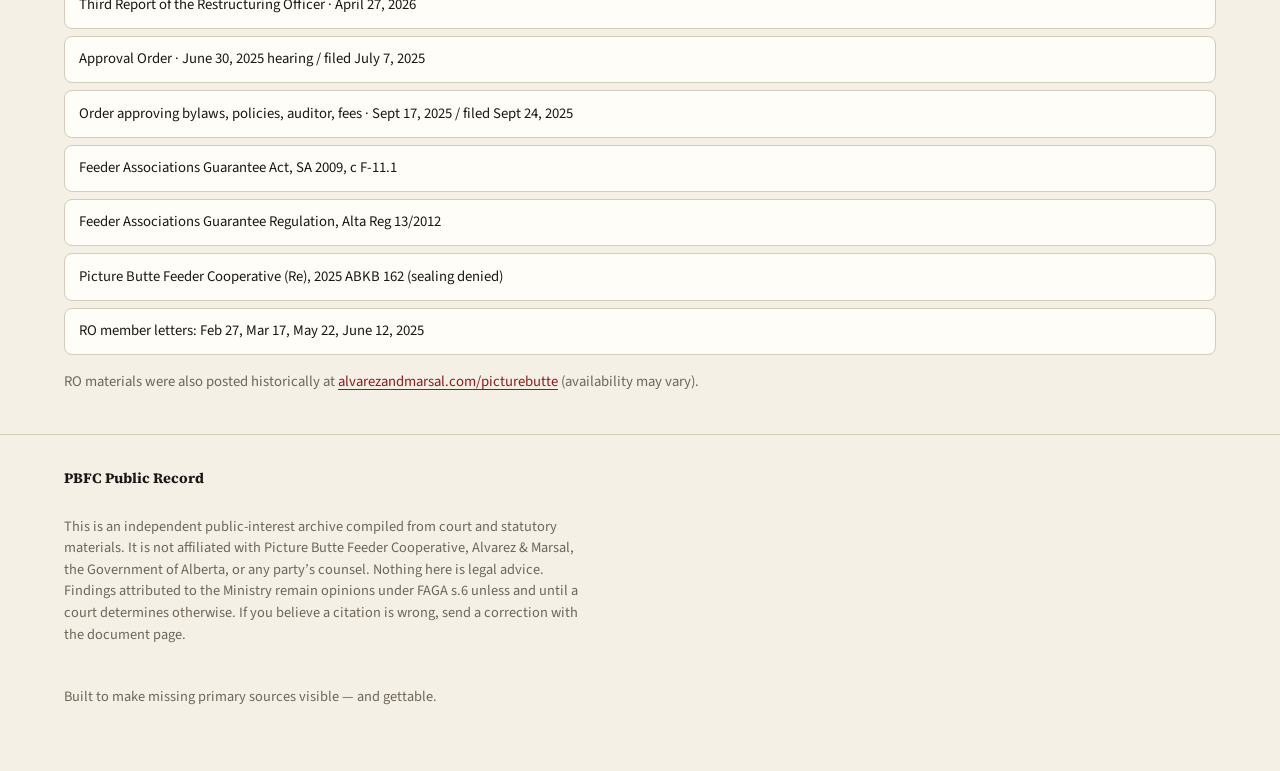
==== commit 810f6e6c: "feat: release Moonopoly v3 case-file edition Replace generic incident cards with source-pinned IIS c" ====
--- a/index.html
+++ b/index.html
@@ -7,8 +7,9 @@
   <meta name="description" content="A citation-first public record of Picture Butte Feeder Cooperative (ABKB 2501-02733). Built from court filings. Help complete the record by submitting missing documents." />
   <meta name="robots" content="index,follow" />
   <meta property="og:title" content="PBFC Public Record" />
-  <meta property="og:description" content="Court-document record of Alberta's largest feeder association crisis. Missing: Inspection Report + AGM materials. Tips welcome." />
+  <meta property="og:description" content="Court-document record of Alberta's largest feeder association crisis. IIS Inspection Report recovered; supporting records and AGM materials still wanted." />
   <meta property="og:type" content="website" />
+  <link rel="icon" href="[data-uri]" />
   <link rel="preconnect" href="https://fonts.googleapis.com" />
   <link rel="preconnect" href="https://fonts.gstatic.com" crossorigin />
   <link href="https://fonts.googleapis.com/css2?family=IBM+Plex+Mono:wght@400;500&family=Source+Serif+4:opsz,wght@8..60,400;8..60,600;8..60,700&family=Source+Sans+3:wght@400;500;600;700&display=swap" rel="stylesheet" />
@@ -354,20 +355,19 @@
       <div class="stat"><b>~$281M</b><span>Member loans (Jan 31, 2025)</span></div>
       <div class="stat"><b>$335M</b><span>Bank facility maximum</span></div>
       <div class="stat"><b>10</b><span>Order finding categories</span></div>
-      <div class="stat"><b>1 report</b><span>Still missing from public set</span></div>
+      <div class="stat"><b>117 pages</b><span>IIS Inspection Report recovered</span></div>
     </div>
 
     <div class="missing-banner" id="missing-banner">
       <div class="missing-grid">
         <div>
-          <h2>We are missing the documents that would complete this record</h2>
+          <h2>The Inspection Report is found. Its supporting records are not.</h2>
           <p>
-            The Minister’s Order appendix lists ten categories of noncompliance and “unsound practices.” The underlying
-            <strong>IIS Inspection Report (November 18, 2024)</strong> was later made part of the public court record when sealing was denied — but we do not have a copy. Same for full AGM materials from February 25, 2026.
-            If you have either, you can close the largest holes in this archive.
+            We located the full <strong>IIS Inspection Report (November 18, 2024)</strong> as Confidential Exhibit “A” to the filed unredacted Ankermann affidavit. It supplies the incident-level detail behind the Order. We still need many records the report cites, plus the full February 25, 2026 AGM package.
           </p>
           <ul class="missing-list">
-            <li><span class="priority p-high">Need</span> <strong>IIS Inspection Report</strong> — Nov 18, 2024 (full text / exhibits)</li>
+            <li><span class="priority p-med">Found</span> <strong>IIS Inspection Report</strong> — 117-page report embedded in filed affidavit</li>
+            <li><span class="priority p-high">Need</span> <strong>Report support records</strong> — sampled files, interview records, correspondence and schedules cited but not embedded</li>
             <li><span class="priority p-high">Need</span> <strong>AGM package</strong> — Feb 25, 2026 (notice, minutes, slides, resolutions)</li>
             <li><span class="priority p-med">Helpful</span> Compliance Memorandum / Action Items — Feb 13, 2025</li>
             <li><span class="priority p-med">Helpful</span> Townhall decks, member notices not already filed</li>
@@ -441,9 +441,9 @@
               <div class="t-src">Affidavit of Tony Ankermann · Originating Application</div>
             </div>
             <div class="t-item">
-              <div class="t-date">2024-11-18 · <span class="layer l-gap">MISSING DOC</span></div>
+              <div class="t-date">2024-11-18 · <span class="layer l-ministry">IIS REPORT</span></div>
               <div class="t-title">IIS Inspection Report completed</div>
-              <div class="t-src">Cited everywhere; full text not in this archive yet</div>
+              <div class="t-src">117-page report recovered inside Confidential Exhibit “A” to the filed unredacted Ankermann affidavit</div>
             </div>
             <div class="t-item">
               <div class="t-date">2025-01-27 / 28</div>
@@ -512,8 +512,8 @@
           Source: Appendix to the Minister’s Order, reproduced as Exhibit “A” to the Affidavit of Tony Ankermann (sworn February 18, 2025). These are the Minister’s opinions after reviewing the Inspection Report.
         </p>
 
-        <div class="note gap">
-          <strong>Blank in the middle:</strong> the detailed facts behind each bullet live primarily in the Nov 18, 2024 Inspection Report — the document this site is designed to attract. Until it arrives, we pin each finding to the statute and quote the Order appendix only.
+        <div class="note ministry">
+          <strong>Report recovered:</strong> the detailed facts behind these categories are in the November 18, 2024 IIS Inspection Report, embedded as Confidential Exhibit “A” to the filed unredacted Ankermann affidavit. They remain IIS findings and opinions—some significantly disputed—not criminal convictions.
         </div>
 
         <div class="v-grid" style="margin-top:1rem">
@@ -625,7 +625,7 @@
           <div class="card">
             <h3 style="margin:0 0 .5rem; font-family:var(--serif); font-size:1.1rem">What remediation is not</h3>
             <p style="margin:0; color:var(--ink-soft)">
-              Later compliance and a clean audit do not automatically mean the historical findings were false, overstated, or fully tested in public. Without the Inspection Report, readers cannot see the underlying transaction samples, member files, or interview records the Ministry relied on. That is the deliberate hole this site leaves open — and invites the public to close.
+              Later compliance and a clean audit do not automatically mean the historical findings were false, overstated, or fully tested in public. The recovered Inspection Report describes transaction samples, member files and interviews; many underlying records it cites are not embedded in that exhibit and have not been independently reviewed here. Those supporting records remain an important gap.
             </p>
             <div class="tag-row">
               <span class="chip">Remediation ≠ acquittal</span>
@@ -703,8 +703,8 @@
           <article class="v-card">
             <div class="v-num" style="background:#2a3348;color:#fff">01</div>
             <div>
-              <h3>IIS Inspection Report — Nov 18, 2024</h3>
-              <p>The factual engine behind the Order. Unsealed per 2025 ABKB 162. Highest priority. PDF with exhibits preferred.</p>
+              <h3>Inspection Report supporting records</h3>
+              <p>Sampled member files, interview material, correspondence, sales records and schedules cited by IIS but not embedded in the filed report exhibit.</p>
             </div>
             <div class="v-pin">CRITICAL</div>
           </article>
@@ -746,7 +746,7 @@
             <form id="tip-form">
               <label for="doc-type">What are you sending?</label>
               <select id="doc-type" name="doc-type" required>
-                <option value="inspection-report">IIS Inspection Report (Nov 18, 2024)</option>
+                <option value="inspection-support">Inspection Report supporting record / exhibit</option>
                 <option value="agm">AGM package (Feb 25, 2026)</option>
                 <option value="compliance-memo">Compliance Memorandum / Action Items</option>
                 <option value="member-notice">Member notice / townhall materials</option>
@@ -783,7 +783,7 @@
               <strong>Publishing rule:</strong> submissions are reviewed against existing court-file context. We publish documents, not anonymous character claims. Prefer original PDFs with court stamps, exhibit tabs, or Ministry letterhead.
             </div>
             <p style="margin:1rem 0 0; font-family:var(--mono); font-size:.8rem; color:var(--muted)">
-              Tip address configured in page script · update before deploy
+              Tip address: buperac@gmail.com · attachments are sent through your email client
             </p>
           </div>
         </div>
@@ -798,6 +798,7 @@
             <h3 style="margin:0 0 .5rem; font-family:var(--serif); font-size:1.1rem">What goes on the record</h3>
             <ul style="margin:0; padding-left:1.15rem; color:var(--ink-soft)">
               <li>Court filings in ABKB 2501-02733</li>
+              <li>IIS Inspection Report dated November 18, 2024 (filed affidavit exhibit)</li>
               <li>Minister’s Order appendix (via Ankermann affidavit)</li>
               <li>Restructuring Officer reports I–III</li>
               <li>FAGA / FAGR statutory text</li>
@@ -824,6 +825,7 @@
         <ul class="source-list">
           <li>Originating Application — Picture Butte Feeder Cooperative · filed Feb 19, 2025 · <code>2501-02733</code></li>
           <li>Affidavit of Tony Ankermann · sworn Feb 18, 2025 · Exhibit A (Minister’s Order + appendix)</li>
+          <li>IIS Inspection Report · November 18, 2024 · 117 pages · Confidential Exhibit “A” in the filed unredacted Ankermann affidavit</li>
           <li>First Report of the Restructuring Officer · June 24, 2025</li>
           <li>Second Report of the Restructuring Officer · Sept 8, 2025</li>
           <li>Third Report of the Restructuring Officer · April 27, 2026</li>
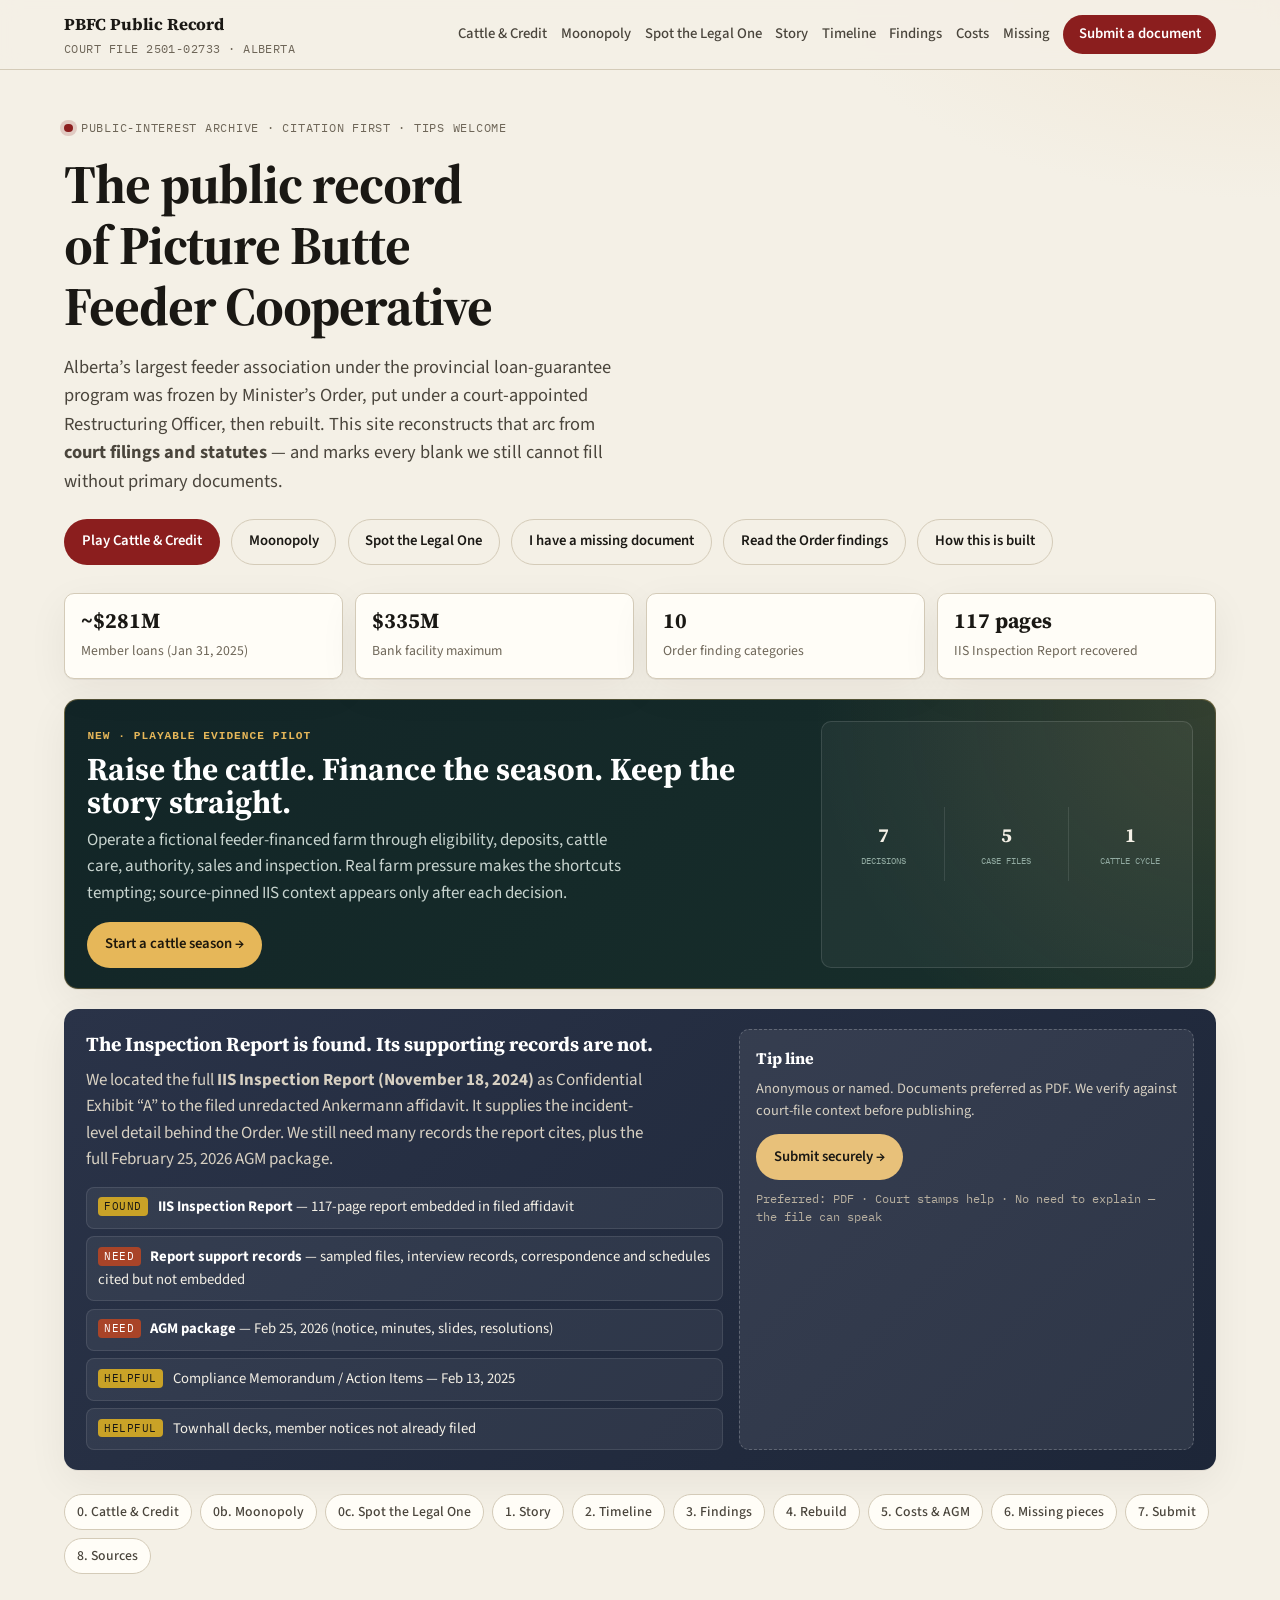
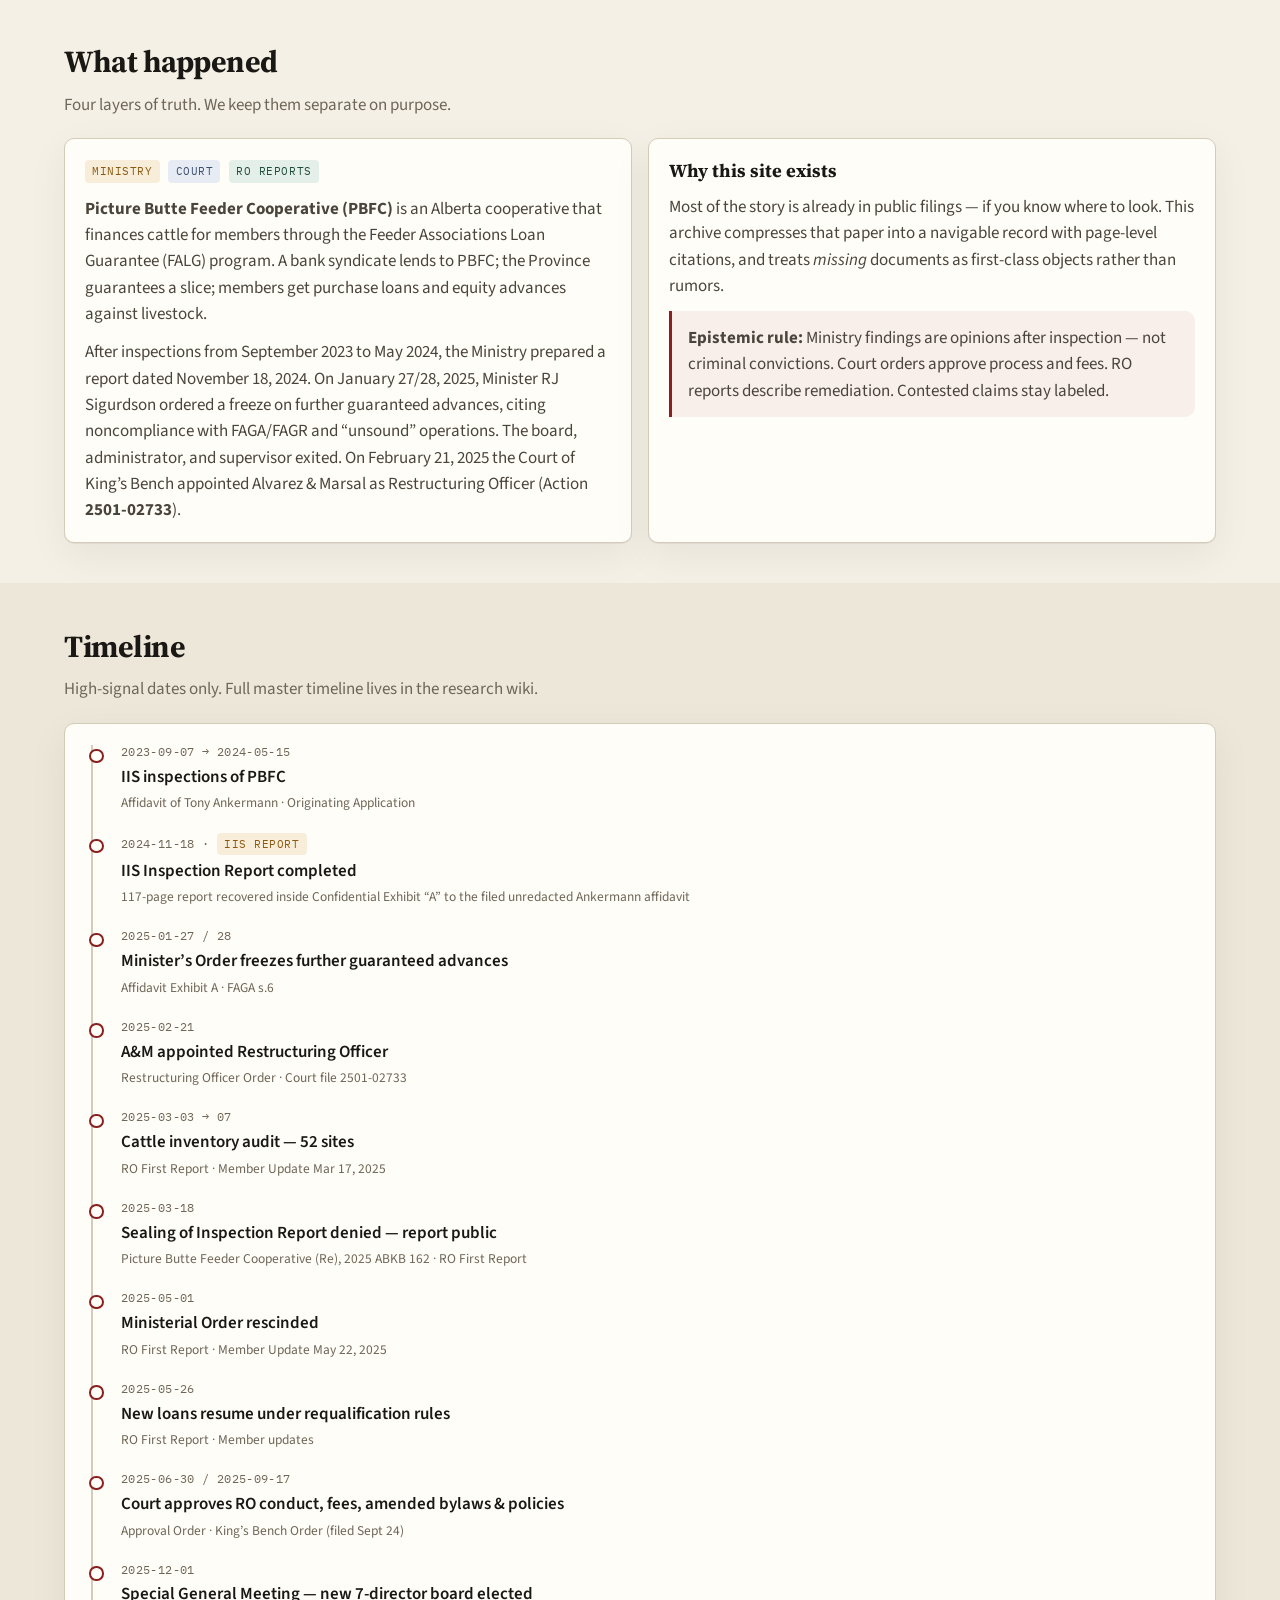
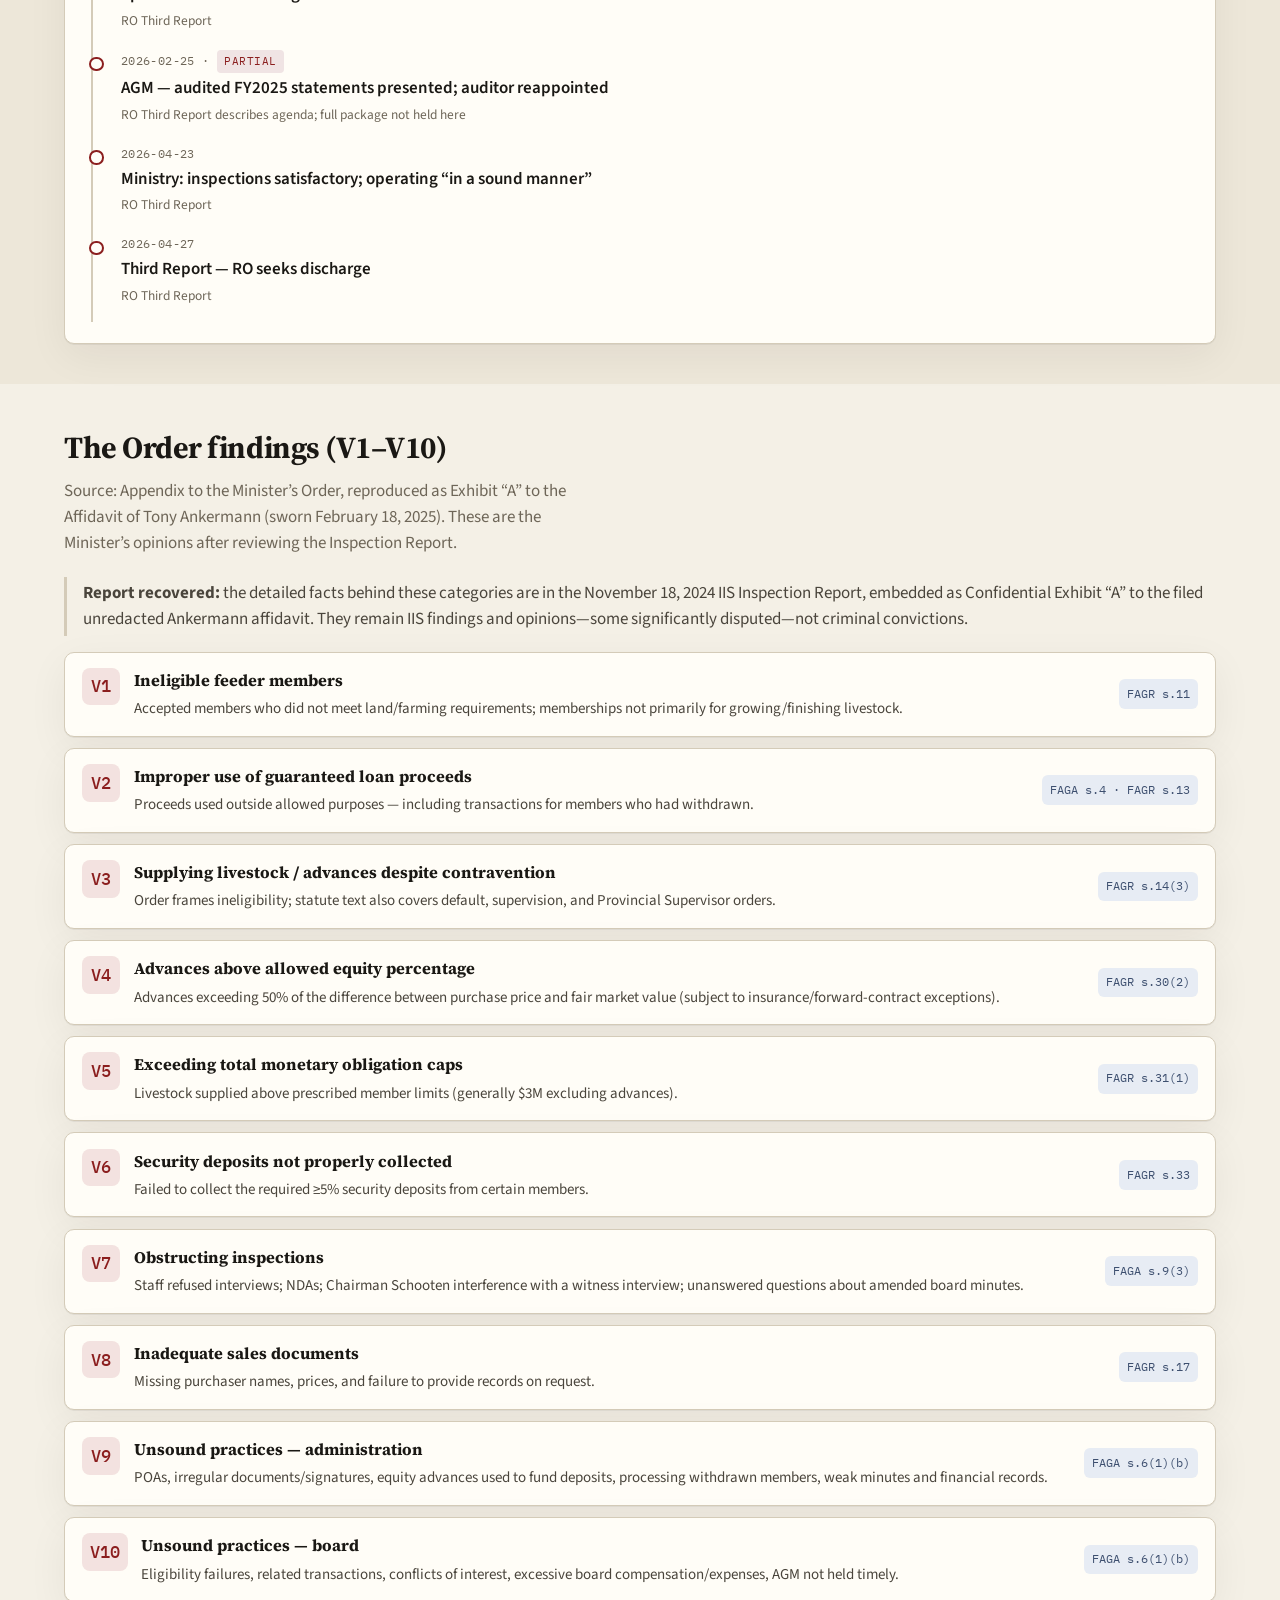
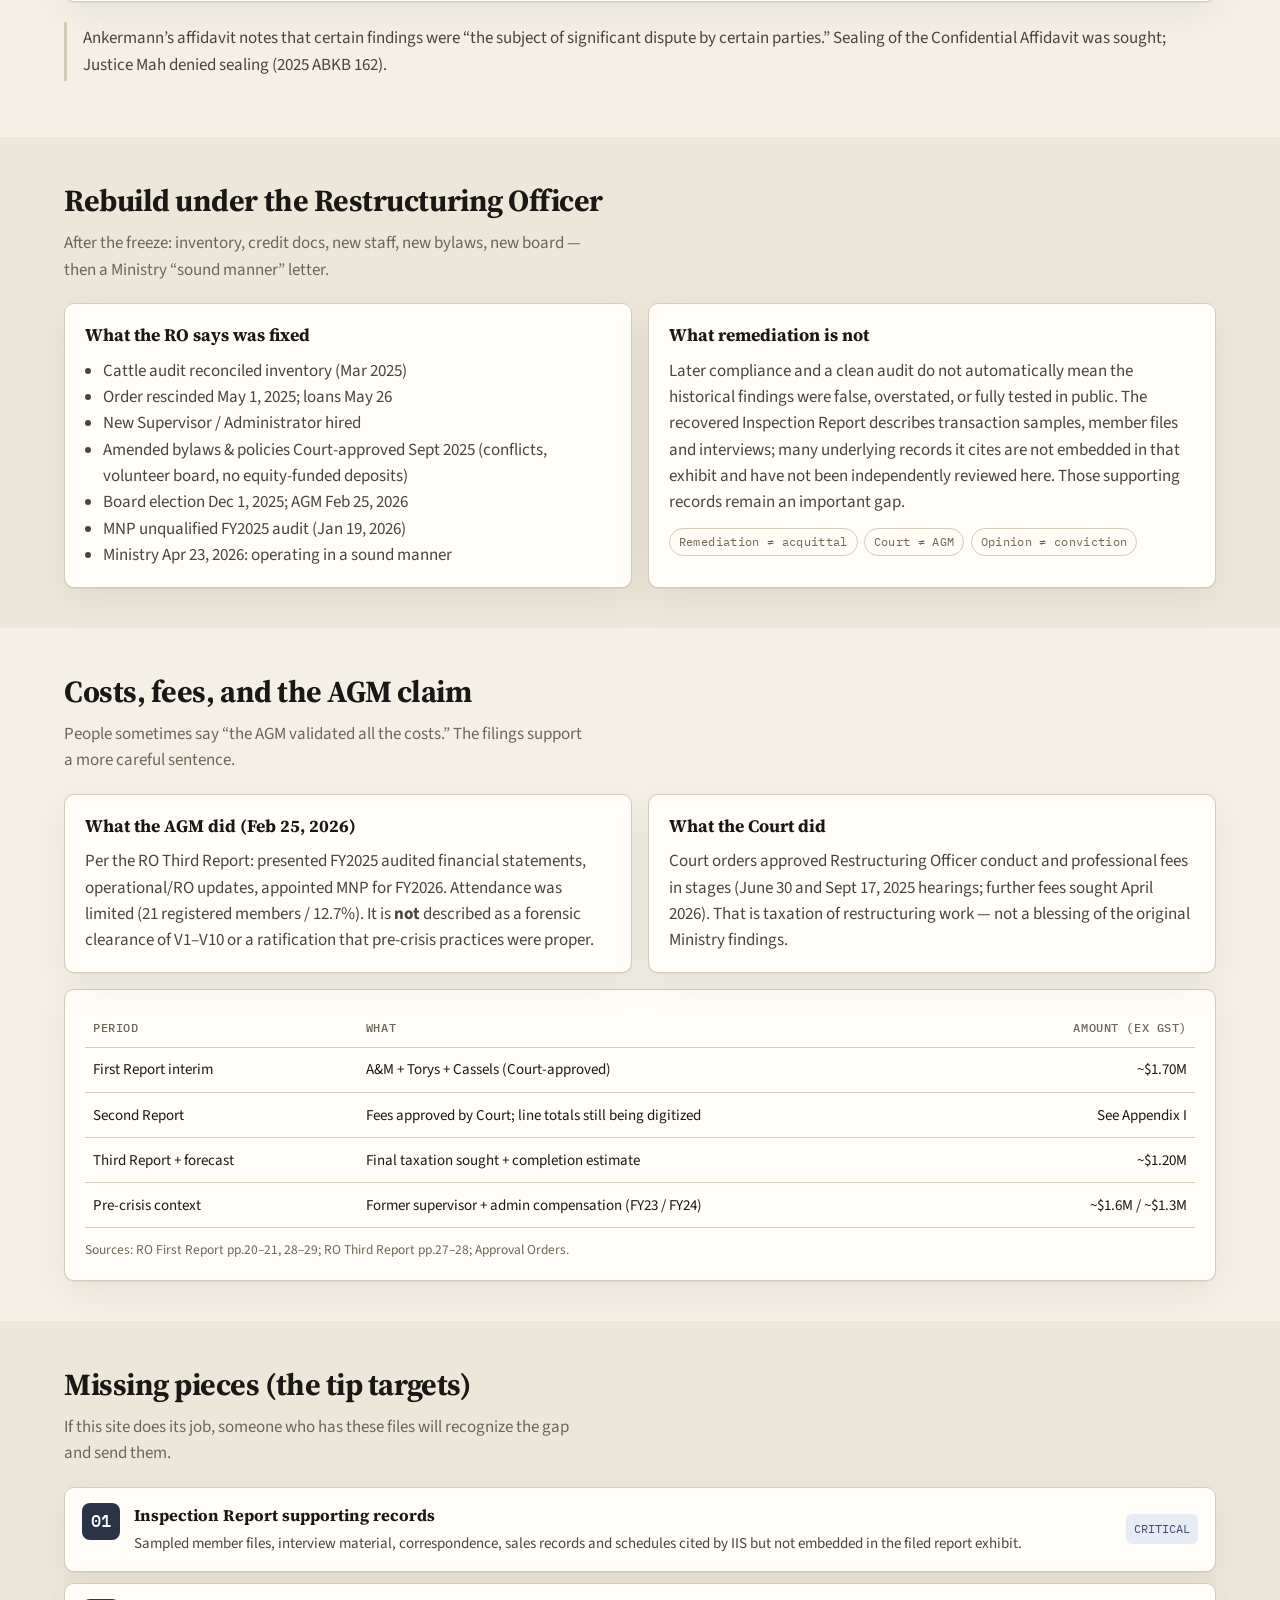
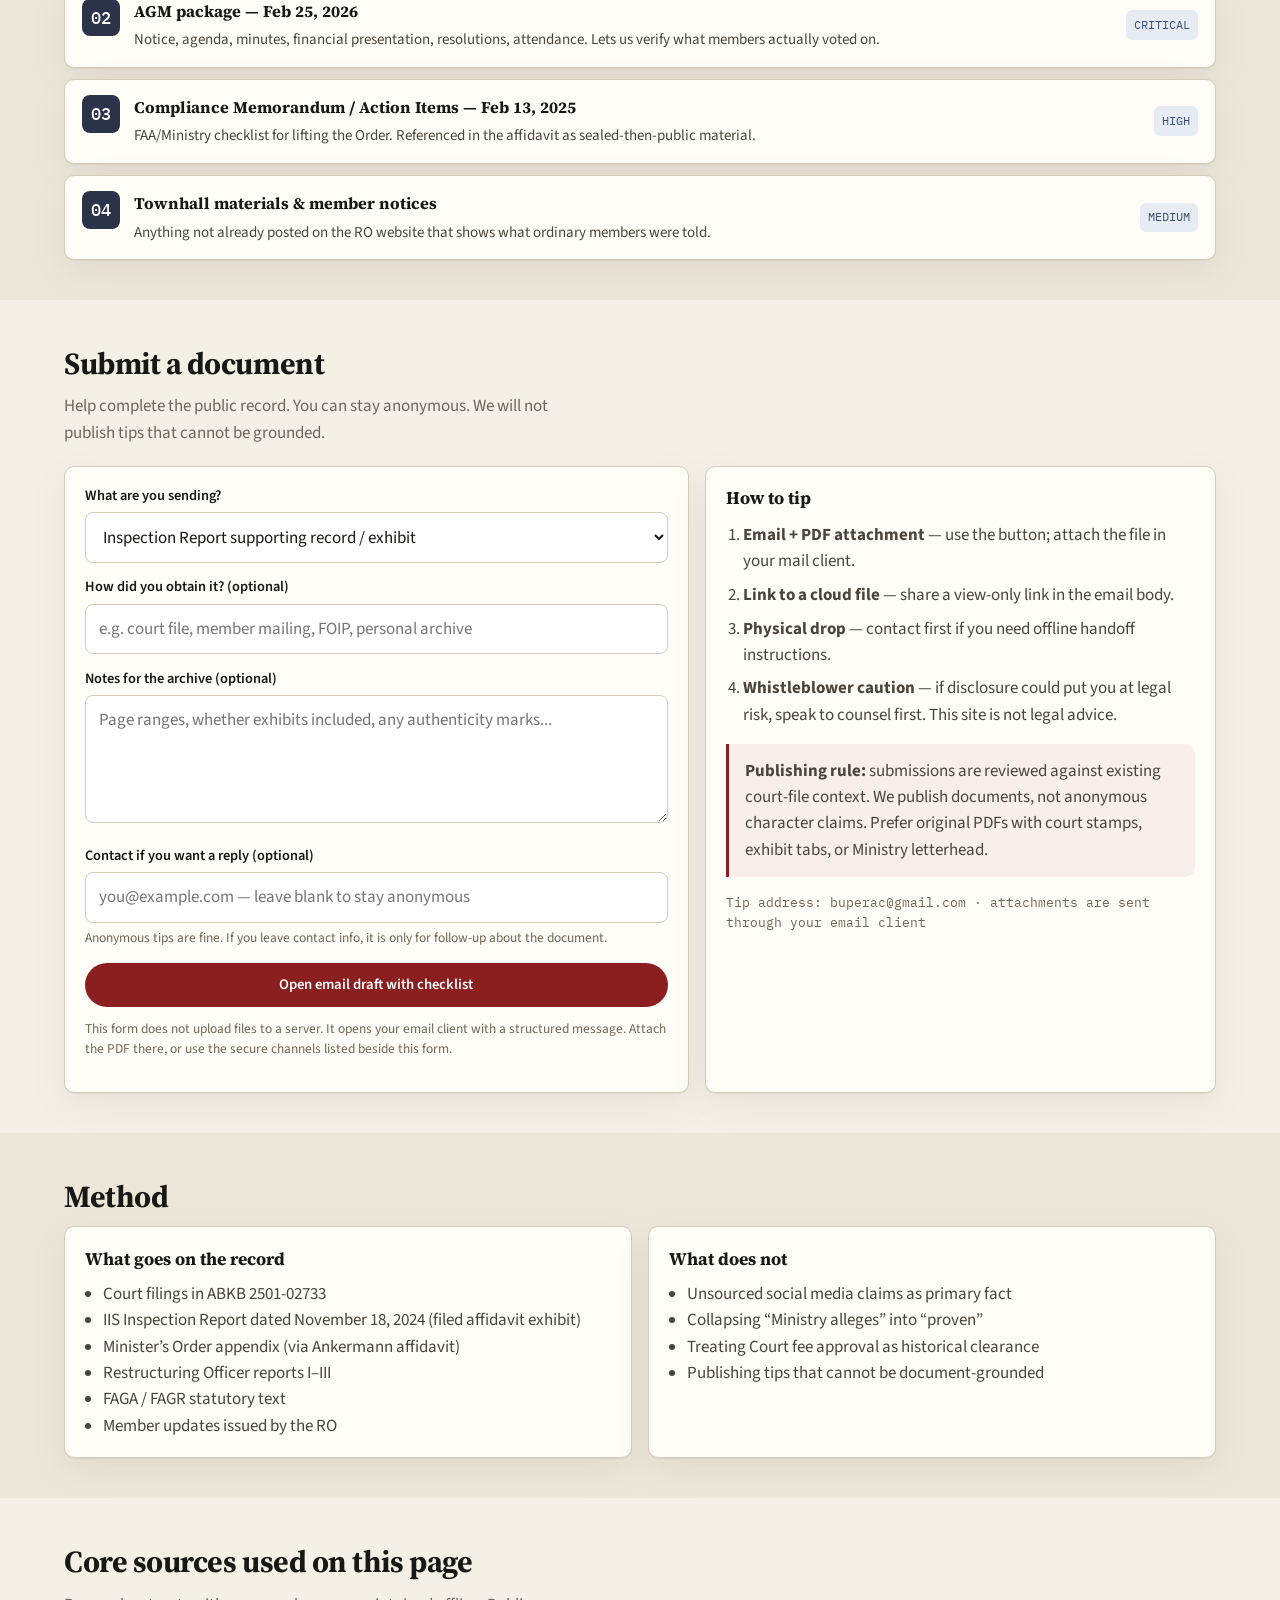
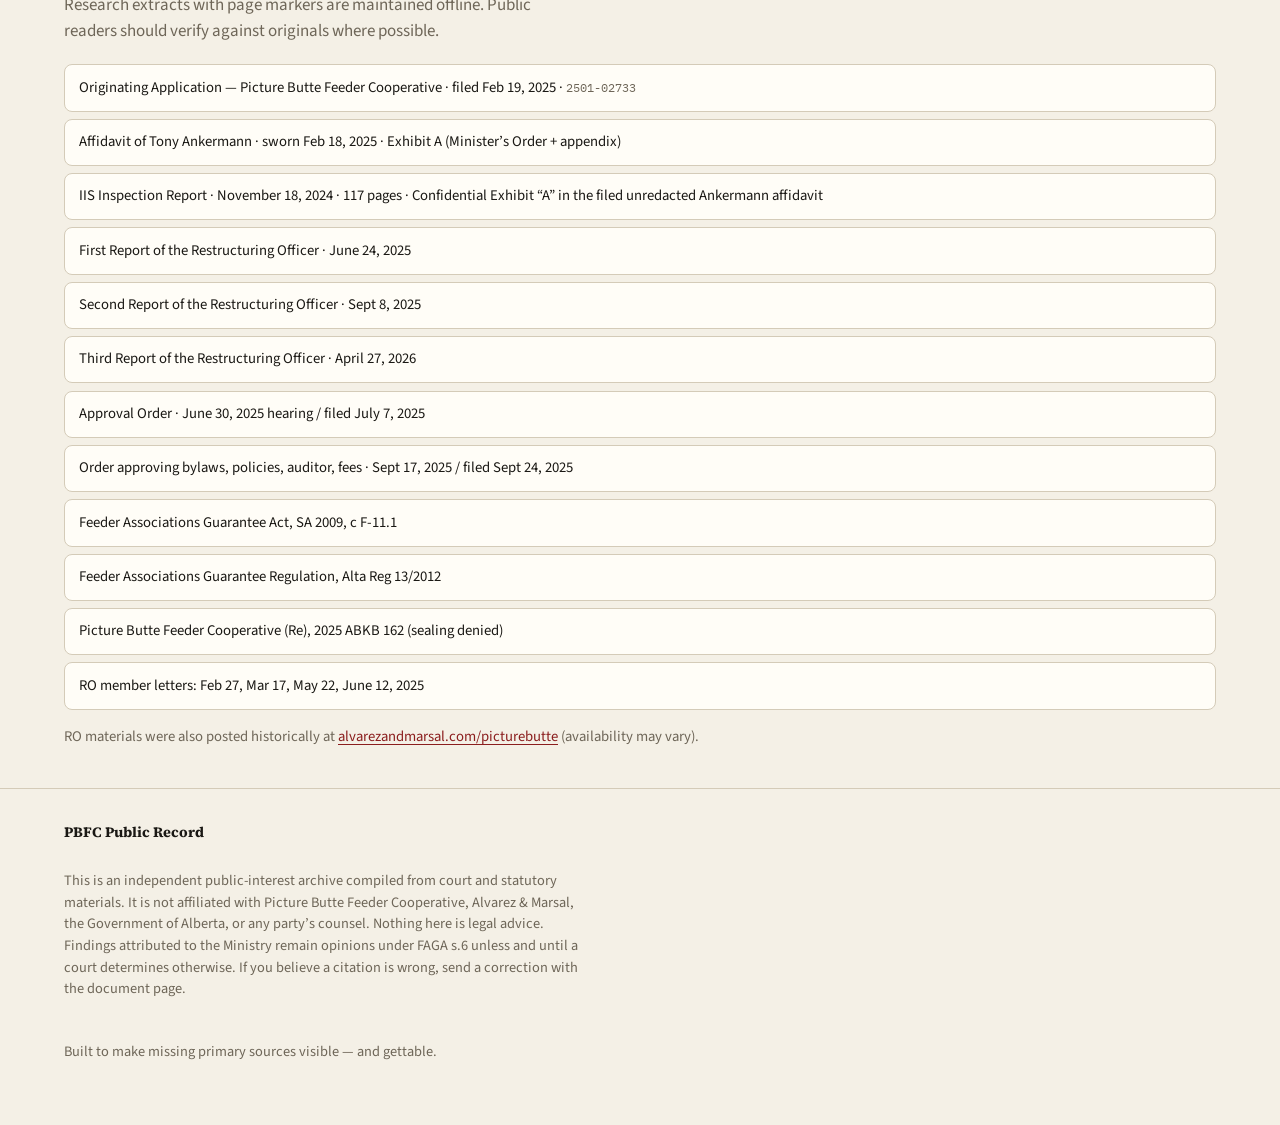
==== commit 1e3254ba: "feat: launch Cattle and Credit simulator" ====
--- a/index.html
+++ b/index.html
@@ -133,6 +133,24 @@
     }
     .stat span { color: var(--muted); font-size: .86rem; }
 
+    .sim-banner {
+      display: grid; grid-template-columns: 1.45fr .75fr; gap: 1rem; align-items: stretch;
+      margin: 1.25rem 0 0; padding: 1.3rem 1.4rem;
+      border: 1px solid rgba(230, 183, 89, .3); border-radius: 14px;
+      background: radial-gradient(circle at 100% 0, rgba(230, 183, 89, .14), transparent 34%), linear-gradient(135deg, #122527, #182f2b);
+      color: #f4f0e6; box-shadow: var(--shadow);
+    }
+    .sim-banner h2 { margin: .35rem 0 .45rem; color: #fff; font-family: var(--serif); font-size: clamp(1.45rem, 2.7vw, 2rem); line-height: 1.05; }
+    .sim-banner p { margin: 0 0 1rem; max-width: 68ch; color: #c8d4cf; }
+    .sim-kicker { color: #e6b759; font-family: var(--mono); font-size: .7rem; font-weight: 800; letter-spacing: .09em; text-transform: uppercase; }
+    .sim-banner .btn-primary { background: #e6b759; color: #1d170c; }
+    .sim-banner .btn-primary:hover { background: #f0ca7d; color: #1d170c; }
+    .sim-proof { display: grid; grid-template-columns: repeat(3, 1fr); align-items: center; overflow: hidden; border: 1px solid rgba(255,255,255,.12); border-radius: 10px; background: rgba(255,255,255,.045); }
+    .sim-proof span { min-width: 0; padding: .8rem .45rem; border-right: 1px solid rgba(255,255,255,.1); color: #91aaa1; font-family: var(--mono); font-size: .58rem; text-align: center; text-transform: uppercase; }
+    .sim-proof span:last-child { border-right: 0; }
+    .sim-proof b { display: block; margin-bottom: .18rem; color: #f4f0e6; font-family: var(--serif); font-size: 1.25rem; }
+    @media (max-width: 800px) { .sim-banner { grid-template-columns: 1fr; } .sim-proof { min-height: 86px; } }
+
     /* Missing banner */
     .missing-banner {
       margin: 1.25rem 0 0;
@@ -159,7 +177,7 @@
       text-transform: uppercase; padding: .15rem .4rem; border-radius: 4px;
       margin-right: .4rem; vertical-align: .05em;
     }
-    .p-high { background: #c45c3a; color: #fff; }
+    .p-high { background: #a94428; color: #fff; }
     .p-med { background: #c9a227; color: #1a1814; }
     .tip-box {
       background: rgba(255,255,255,.08); border: 1px dashed rgba(255,255,255,.22);
@@ -325,6 +343,7 @@
         <span>Court file 2501-02733 · Alberta</span>
       </a>
       <nav aria-label="Primary">
+        <a href="simulator/">Cattle &amp; Credit</a>
         <a href="moonopoly.html">Moonopoly</a>
         <a href="play.html">Spot the Legal One</a>
         <a href="#story">Story</a>
@@ -344,7 +363,8 @@
       Alberta’s largest feeder association under the provincial loan-guarantee program was frozen by Minister’s Order, put under a court-appointed Restructuring Officer, then rebuilt. This site reconstructs that arc from <strong>court filings and statutes</strong> — and marks every blank we still cannot fill without primary documents.
     </p>
     <div class="hero-actions">
-      <a class="btn btn-primary" href="moonopoly.html">Play Moonopoly</a>
+      <a class="btn btn-primary" href="simulator/">Play Cattle &amp; Credit</a>
+      <a class="btn btn-ghost" href="moonopoly.html">Moonopoly</a>
       <a class="btn btn-ghost" href="play.html">Spot the Legal One</a>
       <a class="btn btn-ghost" href="#submit">I have a missing document</a>
       <a class="btn btn-ghost" href="#findings">Read the Order findings</a>
@@ -356,6 +376,20 @@
       <div class="stat"><b>$335M</b><span>Bank facility maximum</span></div>
       <div class="stat"><b>10</b><span>Order finding categories</span></div>
       <div class="stat"><b>117 pages</b><span>IIS Inspection Report recovered</span></div>
+    </div>
+
+    <div class="sim-banner">
+      <div>
+        <span class="sim-kicker">New · playable evidence pilot</span>
+        <h2>Raise the cattle. Finance the season. Keep the story straight.</h2>
+        <p>Operate a fictional feeder-financed farm through eligibility, deposits, cattle care, authority, sales and inspection. Real farm pressure makes the shortcuts tempting; source-pinned IIS context appears only after each decision.</p>
+        <a class="btn btn-primary" href="simulator/">Start a cattle season →</a>
+      </div>
+      <div class="sim-proof" aria-label="Simulator contents">
+        <span><b>7</b>decisions</span>
+        <span><b>5</b>case files</span>
+        <span><b>1</b>cattle cycle</span>
+      </div>
     </div>
 
     <div class="missing-banner" id="missing-banner">
@@ -383,8 +417,9 @@
     </div>
 
     <div class="toc" aria-label="On this page">
-      <a href="moonopoly.html">0. Play Moonopoly</a>
-      <a href="play.html">0b. Spot the Legal One</a>
+      <a href="simulator/">0. Cattle &amp; Credit</a>
+      <a href="moonopoly.html">0b. Moonopoly</a>
+      <a href="play.html">0c. Spot the Legal One</a>
       <a href="#story">1. Story</a>
       <a href="#timeline">2. Timeline</a>
       <a href="#findings">3. Findings</a>
